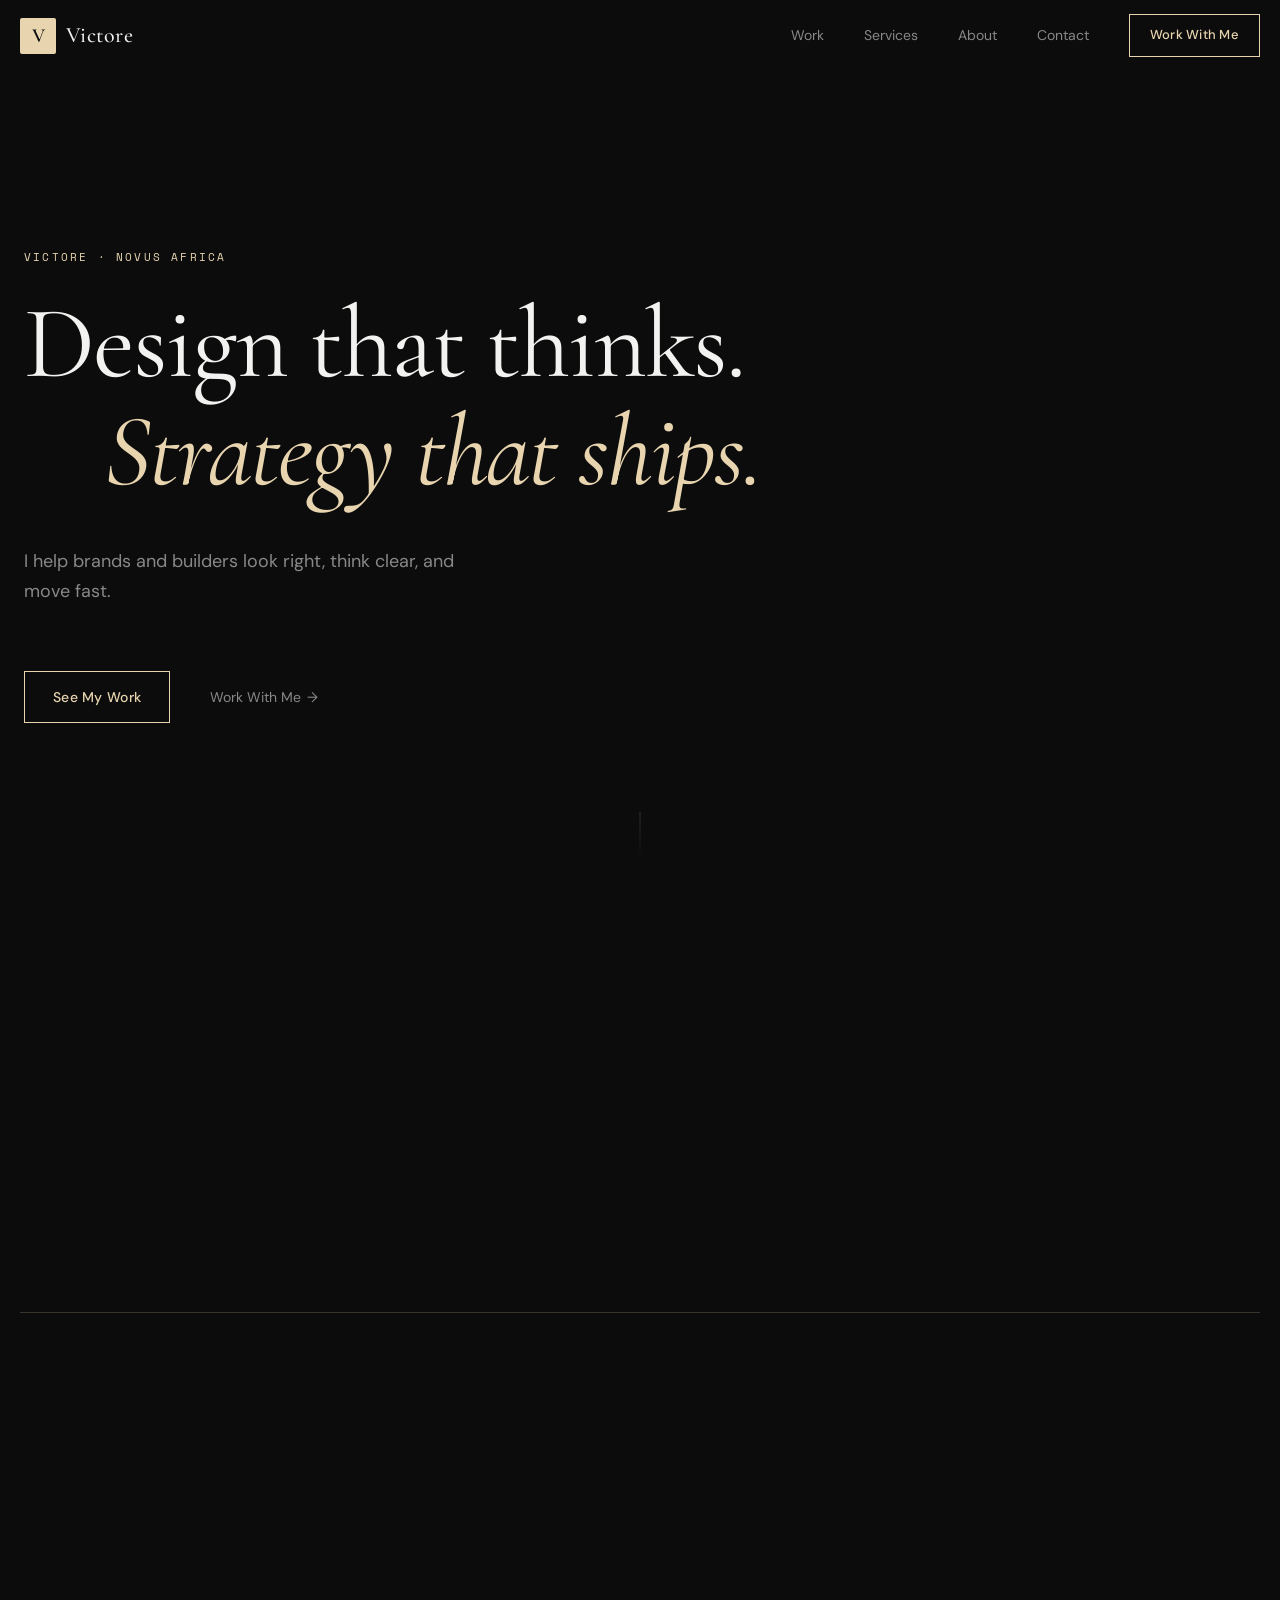
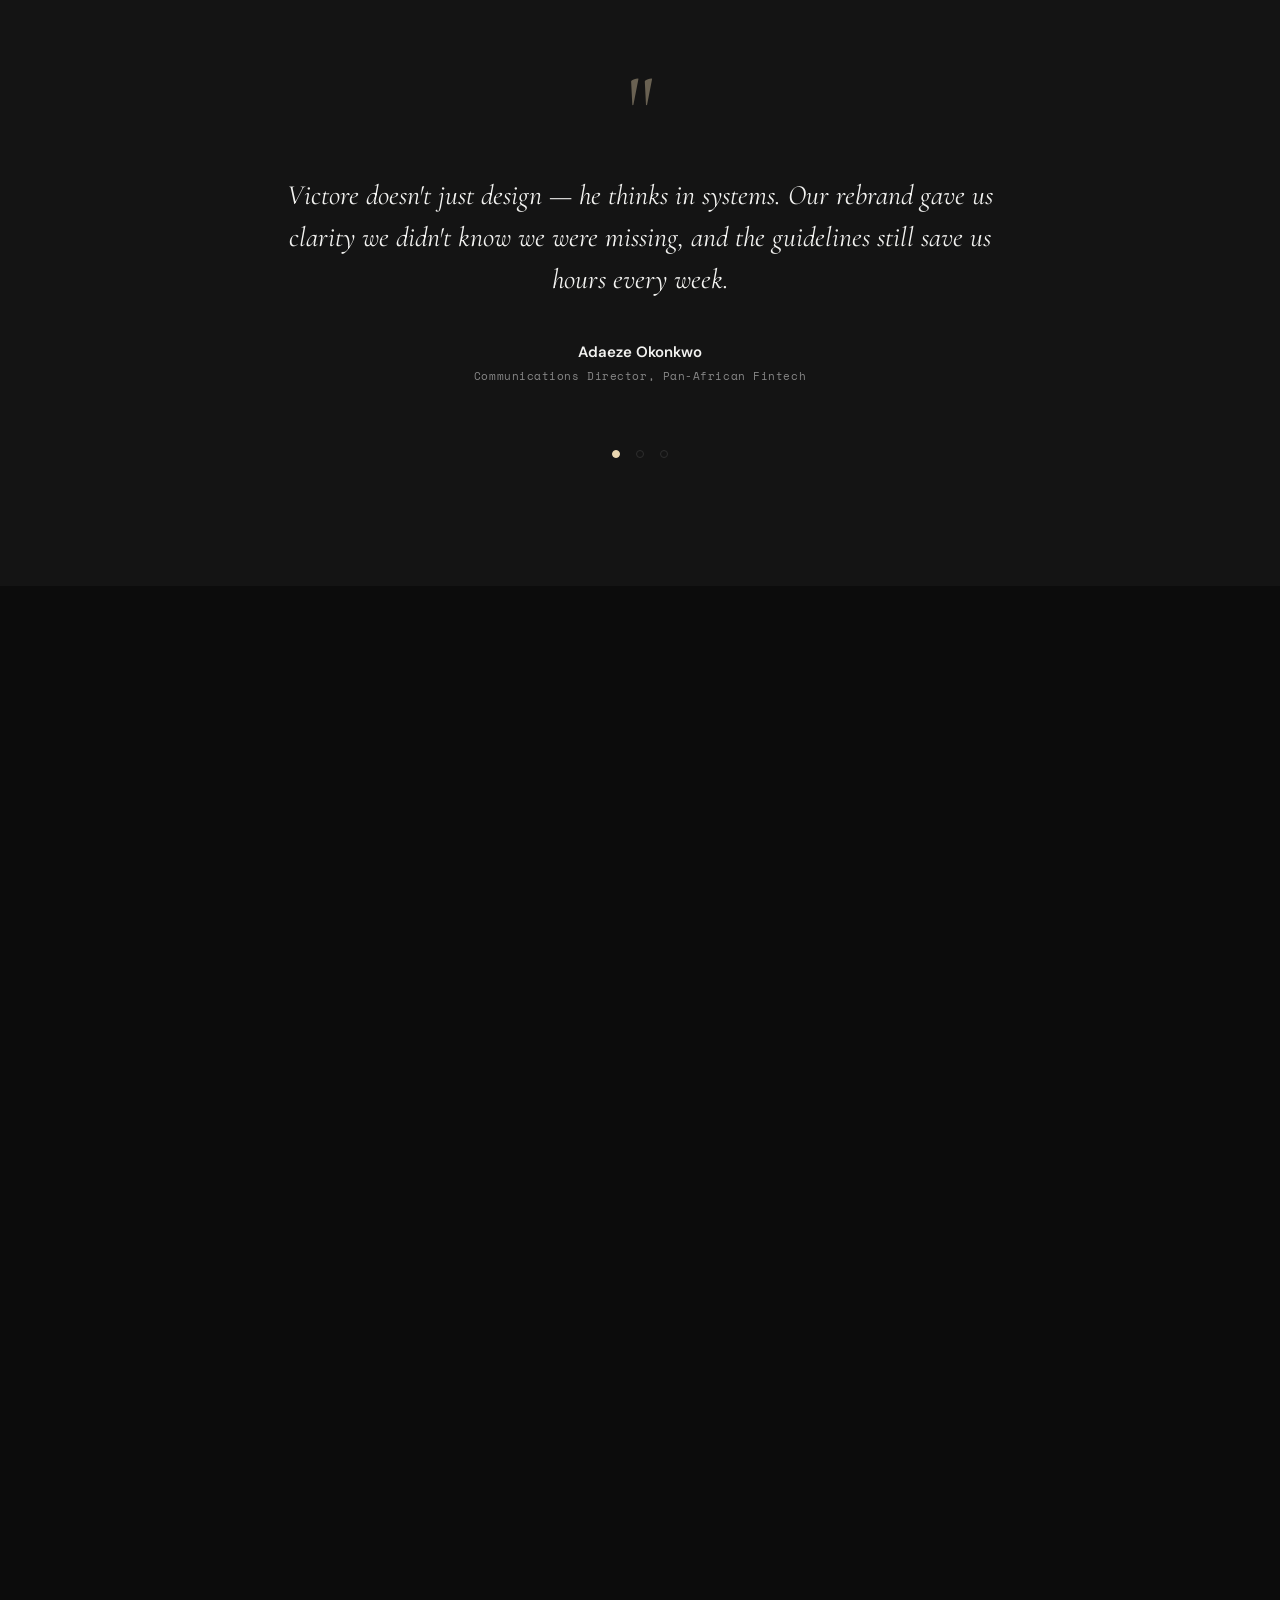
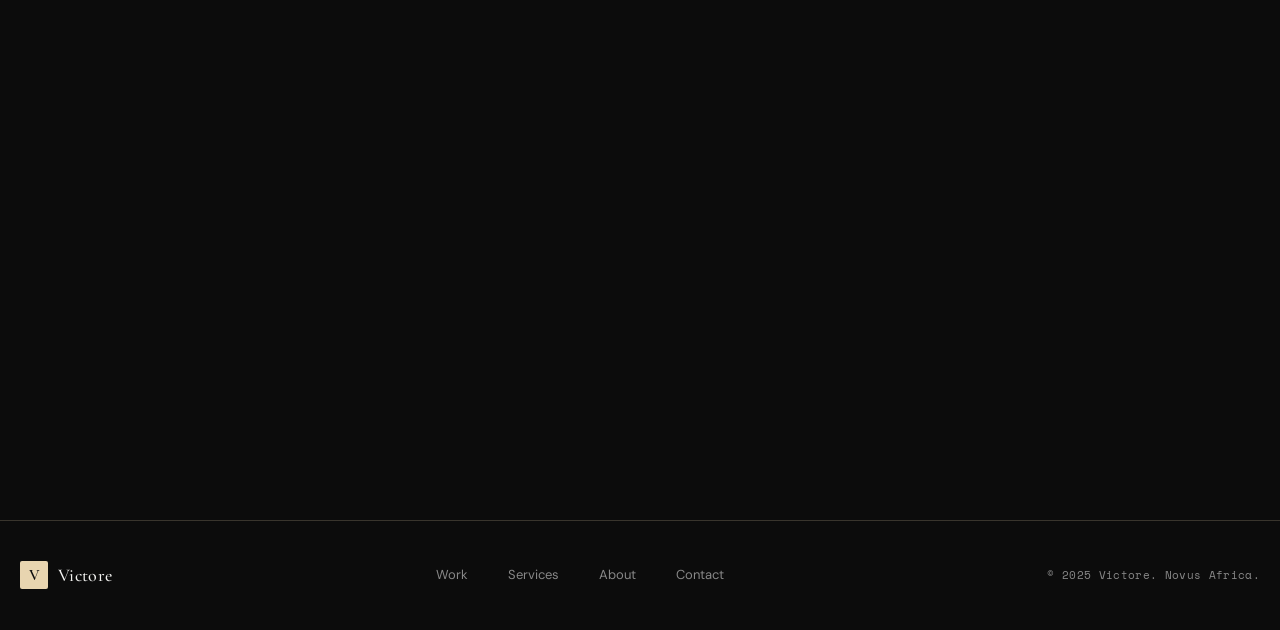
==== index.html @ de28cc41 "Add Victore personal brand website." ====
<!DOCTYPE html>
<html lang="en">
<head>
  <meta charset="UTF-8">
  <meta name="viewport" content="width=device-width, initial-scale=1.0">
  <title>Victore — Design that thinks. Strategy that ships.</title>
  <meta name="description" content="Victore is a Nigerian designer, builder, and founder. Brand identity, web design, content strategy, and business systems under Novus Africa.">
  <link rel="preconnect" href="https://fonts.googleapis.com">
  <link rel="preconnect" href="https://fonts.gstatic.com" crossorigin>
  <link href="https://fonts.googleapis.com/css2?family=Cormorant+Garamond:ital,wght@0,400;0,500;0,600;0,700;1,400;1,500&family=DM+Sans:ital,opsz,wght@0,9..40,400;0,9..40,500;0,9..40,600;1,9..40,400&family=Space+Mono:ital,wght@0,400;0,700;1,400&display=swap" rel="stylesheet">
  <link rel="stylesheet" href="css/styles.css">
</head>
<body>
  <a href="#main" class="skip-link">Skip to content</a>

  <header class="site-header" id="header">
    <div class="header-inner">
      <a href="#" class="logo" aria-label="Victore home">
        <span class="logo-mark">V</span>
        <span class="logo-text">Victore</span>
      </a>
      <button class="menu-toggle" id="menuToggle" aria-label="Toggle menu" aria-expanded="false">
        <span class="menu-bar"></span>
        <span class="menu-bar"></span>
      </button>
      <nav class="nav" id="nav">
        <a href="#work" class="nav-link">Work</a>
        <a href="#services" class="nav-link">Services</a>
        <a href="#about" class="nav-link">About</a>
        <a href="#contact" class="nav-link">Contact</a>
        <a href="#contact" class="btn btn--ghost btn--sm">Work With Me</a>
      </nav>
    </div>
  </header>

  <main id="main">
    <!-- Hero -->
    <section class="hero" id="hero" aria-label="Introduction">
      <div class="hero-spotlight" id="heroSpotlight" aria-hidden="true"></div>
      <div class="hero-inner">
        <p class="hero-label reveal" data-delay="0">Victore · Novus Africa</p>
        <h1 class="hero-headline reveal" data-delay="1">
          <span class="line">Design that thinks.</span>
          <span class="line line--offset">Strategy that ships.</span>
        </h1>
        <p class="hero-sub reveal" data-delay="2">I help brands and builders look right, think clear, and move fast.</p>
        <div class="hero-cta reveal" data-delay="3">
          <a href="#work" class="btn btn--ghost">See My Work</a>
          <a href="#contact" class="link-arrow">Work With Me <span aria-hidden="true">→</span></a>
        </div>
      </div>
      <div class="scroll-indicator" aria-hidden="true">
        <span class="scroll-line"></span>
      </div>
    </section>

    <!-- Identity Strip -->
    <section class="identity section" id="about" aria-labelledby="identity-heading">
      <div class="container">
        <p class="identity-copy reveal" id="identity-heading">
          I'm Victore — designer, builder, and founder. I work at the intersection of visual identity, systems thinking, and digital product. Based in Nigeria, building for the world.
        </p>
        <div class="stats reveal">
          <div class="stat">
            <span class="stat-value">4+</span>
            <span class="stat-label">Ventures Built</span>
          </div>
          <div class="stat">
            <span class="stat-value">10+</span>
            <span class="stat-label">Years in Design</span>
          </div>
          <div class="stat">
            <span class="stat-value">Pan-African</span>
            <span class="stat-label">+ Global Clients</span>
          </div>
        </div>
        <hr class="gold-rule">
      </div>
    </section>

    <!-- Services -->
    <section class="services section" id="services" aria-labelledby="services-heading">
      <div class="container">
        <div class="section-intro reveal">
          <span class="section-tag">What I Do</span>
          <h2 class="section-title" id="services-heading">Services</h2>
        </div>
      </div>
      <div class="services-list" role="list">
        <article class="service-row reveal" role="listitem">
          <div class="service-icon" aria-hidden="true">
            <svg viewBox="0 0 32 32" fill="none"><circle cx="16" cy="16" r="12" stroke="currentColor" stroke-width="1"/><path d="M10 16h12M16 10v12" stroke="currentColor" stroke-width="1"/></svg>
          </div>
          <div class="service-content">
            <h3 class="service-name">Brand Identity & Visual Systems</h3>
            <p class="service-desc">Logos, guidelines, and cohesive visual languages that scale across every touchpoint.</p>
          </div>
        </article>
        <article class="service-row reveal" role="listitem">
          <div class="service-icon" aria-hidden="true">
            <svg viewBox="0 0 32 32" fill="none"><rect x="6" y="8" width="20" height="16" rx="1" stroke="currentColor" stroke-width="1"/><path d="M6 12h20" stroke="currentColor" stroke-width="1"/></svg>
          </div>
          <div class="service-content">
            <h3 class="service-name">Web Design & Development</h3>
            <p class="service-desc">Fast, beautiful websites and digital products built to convert and perform.</p>
          </div>
        </article>
        <article class="service-row reveal" role="listitem">
          <div class="service-icon" aria-hidden="true">
            <svg viewBox="0 0 32 32" fill="none"><path d="M8 24V12l8-4 8 4v12" stroke="currentColor" stroke-width="1"/><path d="M12 20h8" stroke="currentColor" stroke-width="1"/></svg>
          </div>
          <div class="service-content">
            <h3 class="service-name">Content Strategy</h3>
            <p class="service-desc">Messaging frameworks and content systems that tell your story with clarity.</p>
          </div>
        </article>
        <article class="service-row reveal" role="listitem">
          <div class="service-icon" aria-hidden="true">
            <svg viewBox="0 0 32 32" fill="none"><rect x="8" y="8" width="6" height="6" stroke="currentColor" stroke-width="1"/><rect x="18" y="8" width="6" height="6" stroke="currentColor" stroke-width="1"/><rect x="8" y="18" width="6" height="6" stroke="currentColor" stroke-width="1"/><rect x="18" y="18" width="6" height="6" stroke="currentColor" stroke-width="1"/></svg>
          </div>
          <div class="service-content">
            <h3 class="service-name">Business Systems & Consulting</h3>
            <p class="service-desc">Operational clarity — workflows, tools, and structures that help teams move faster.</p>
          </div>
        </article>
        <article class="service-row reveal" role="listitem">
          <div class="service-icon" aria-hidden="true">
            <svg viewBox="0 0 32 32" fill="none"><path d="M6 26L16 6l10 20" stroke="currentColor" stroke-width="1"/><circle cx="16" cy="18" r="2" stroke="currentColor" stroke-width="1"/></svg>
          </div>
          <div class="service-content">
            <h3 class="service-name">Creative Direction</h3>
            <p class="service-desc">End-to-end vision for campaigns, launches, and brand moments that land.</p>
          </div>
        </article>
      </div>
    </section>

    <!-- Portfolio -->
    <section class="work section" id="work" aria-labelledby="work-heading">
      <div class="container">
        <div class="section-intro reveal">
          <span class="section-tag">Selected Work</span>
          <h2 class="section-title" id="work-heading">Projects</h2>
        </div>
        <div class="bento-grid">
          <article class="bento-item bento-item--wide reveal">
            <a href="#" class="bento-link">
              <div class="bento-visual bento-visual--fintech" aria-hidden="true"></div>
              <div class="bento-info">
                <span class="bento-tag">Branding</span>
                <h3 class="bento-name">Pan-African Fintech Identity</h3>
                <p class="bento-desc">Full brand system for a trust-first fintech launch across West Africa.</p>
              </div>
            </a>
          </article>
          <article class="bento-item reveal">
            <a href="#" class="bento-link">
              <div class="bento-visual bento-visual--saas" aria-hidden="true"></div>
              <div class="bento-info">
                <span class="bento-tag">Branding</span>
                <h3 class="bento-name">SaaS Startup Identity</h3>
                <p class="bento-desc">Memorable B2B brand used through fundraise and product launch.</p>
              </div>
            </a>
          </article>
          <article class="bento-item reveal">
            <a href="#" class="bento-link">
              <div class="bento-visual bento-visual--corp" aria-hidden="true"></div>
              <div class="bento-info">
                <span class="bento-tag">Web</span>
                <h3 class="bento-name">Corporate Services Site</h3>
                <p class="bento-desc">Lead-generating website with 3× form submissions post-launch.</p>
              </div>
            </a>
          </article>
          <article class="bento-item bento-item--tall reveal">
            <a href="#" class="bento-link">
              <div class="bento-visual bento-visual--church" aria-hidden="true"></div>
              <div class="bento-info">
                <span class="bento-tag">Branding + Web</span>
                <h3 class="bento-name">Megachurch Rebrand</h3>
                <p class="bento-desc">Complete rebrand, guidelines, and digital presence for a 10,000+ congregation.</p>
              </div>
            </a>
          </article>
          <article class="bento-item bento-item--wide reveal">
            <a href="#" class="bento-link">
              <div class="bento-visual bento-visual--ecom" aria-hidden="true"></div>
              <div class="bento-info">
                <span class="bento-tag">E-commerce</span>
                <h3 class="bento-name">Trybez Marketplace</h3>
                <p class="bento-desc">Brand, UX, and storefront design for a Pan-African fashion platform.</p>
              </div>
            </a>
          </article>
          <article class="bento-item reveal">
            <a href="#" class="bento-link">
              <div class="bento-visual bento-visual--media" aria-hidden="true"></div>
              <div class="bento-info">
                <span class="bento-tag">Creative Direction</span>
                <h3 class="bento-name">Design Circle</h3>
                <p class="bento-desc">Visual identity and content system for Africa's design community.</p>
              </div>
            </a>
          </article>
        </div>
        <div class="work-cta reveal">
          <a href="#" class="link-arrow">View All Work <span aria-hidden="true">→</span></a>
        </div>
      </div>
    </section>

    <!-- Process -->
    <section class="process section" id="process" aria-labelledby="process-heading">
      <div class="container">
        <div class="section-intro reveal">
          <span class="section-tag">How I Work</span>
          <h2 class="section-title" id="process-heading">Process</h2>
        </div>
        <div class="timeline" role="list">
          <div class="timeline-track" aria-hidden="true">
            <svg class="timeline-svg" viewBox="0 0 800 4" preserveAspectRatio="none">
              <line class="timeline-line-bg" x1="0" y1="2" x2="800" y2="2"/>
              <line class="timeline-line-draw" x1="0" y1="2" x2="800" y2="2"/>
            </svg>
          </div>
          <article class="timeline-step reveal" role="listitem">
            <span class="timeline-label">Discover</span>
            <p class="timeline-text">Deep listening. Understanding your goals, audience, and constraints before anything else.</p>
          </article>
          <article class="timeline-step reveal" role="listitem">
            <span class="timeline-label">Define</span>
            <p class="timeline-text">Strategy and structure. Clear direction, messaging, and a roadmap everyone aligns on.</p>
          </article>
          <article class="timeline-step reveal" role="listitem">
            <span class="timeline-label">Design</span>
            <p class="timeline-text">Visual and experiential craft. Iterative, intentional, always in service of the strategy.</p>
          </article>
          <article class="timeline-step reveal" role="listitem">
            <span class="timeline-label">Deliver</span>
            <p class="timeline-text">Launch-ready assets, systems, and handoff. Built to scale, not just to look good.</p>
          </article>
        </div>
      </div>
    </section>

    <!-- Testimonials -->
    <section class="testimonials section" id="testimonials" aria-labelledby="testimonials-heading">
      <div class="container">
        <h2 class="visually-hidden" id="testimonials-heading">Client Testimonials</h2>
        <div class="testimonial-carousel" id="testimonialCarousel">
          <span class="quote-mark" aria-hidden="true">"</span>
          <div class="testimonial-slides">
            <blockquote class="testimonial-slide active" data-index="0">
              <p>Victore doesn't just design — he thinks in systems. Our rebrand gave us clarity we didn't know we were missing, and the guidelines still save us hours every week.</p>
              <footer>
                <cite class="client-name">Adaeze Okonkwo</cite>
                <span class="client-role">Communications Director, Pan-African Fintech</span>
              </footer>
            </blockquote>
            <blockquote class="testimonial-slide" data-index="1">
              <p>Working with Victore felt like having a co-founder in the room. He understood our product, our market, and delivered a site that actually converts.</p>
              <footer>
                <cite class="client-name">James Mwangi</cite>
                <span class="client-role">Founder, B2B SaaS Startup</span>
              </footer>
            </blockquote>
            <blockquote class="testimonial-slide" data-index="2">
              <p>Premium taste, fast turnaround, and zero ego. Victore is the kind of creative partner you keep on speed dial.</p>
              <footer>
                <cite class="client-name">Sarah Adeyemi</cite>
                <span class="client-role">CEO, Professional Services Firm</span>
              </footer>
            </blockquote>
          </div>
          <div class="testimonial-dots" role="tablist" aria-label="Testimonial navigation">
            <button class="dot active" role="tab" aria-selected="true" aria-label="Testimonial 1" data-index="0"></button>
            <button class="dot" role="tab" aria-selected="false" aria-label="Testimonial 2" data-index="1"></button>
            <button class="dot" role="tab" aria-selected="false" aria-label="Testimonial 3" data-index="2"></button>
          </div>
        </div>
      </div>
    </section>

    <!-- Ventures -->
    <section class="ventures section" id="ventures" aria-labelledby="ventures-heading">
      <div class="container">
        <div class="section-intro reveal">
          <span class="section-tag">Novus Africa</span>
          <h2 class="section-title" id="ventures-heading">Beyond client work, I build.</h2>
        </div>
        <div class="venture-grid">
          <article class="venture-card reveal">
            <div class="venture-header">
              <h3 class="venture-name">Stack Sixth</h3>
              <span class="venture-badge venture-badge--live">Live</span>
            </div>
            <p class="venture-desc">Tech education and community for the next generation of African builders.</p>
          </article>
          <article class="venture-card reveal">
            <div class="venture-header">
              <h3 class="venture-name">Design Circle</h3>
              <span class="venture-badge venture-badge--live">Live</span>
            </div>
            <p class="venture-desc">Africa's design community — events, resources, and creative collaboration.</p>
          </article>
          <article class="venture-card reveal">
            <div class="venture-header">
              <h3 class="venture-name">Trybez</h3>
              <span class="venture-badge venture-badge--dev">In Development</span>
            </div>
            <p class="venture-desc">Pan-African fashion marketplace connecting designers with global buyers.</p>
          </article>
          <article class="venture-card reveal">
            <div class="venture-header">
              <h3 class="venture-name">Stitches by Isi</h3>
              <span class="venture-badge venture-badge--soon">Coming Soon</span>
            </div>
            <p class="venture-desc">Premium bespoke fashion brand celebrating African craftsmanship.</p>
          </article>
        </div>
      </div>
    </section>

    <!-- CTA / Contact -->
    <section class="cta section" id="contact" aria-labelledby="cta-heading">
      <div class="container">
        <h2 class="cta-headline reveal" id="cta-heading">Let's Build Something<br>Worth Remembering.</h2>
        <p class="cta-sub reveal">Whether you need a brand, a website, a strategy, or all three — I'd love to hear what you're working on.</p>
        <form class="contact-form reveal" id="contactForm" action="mailto:info@novusafricang.com" method="post" enctype="text/plain">
          <div class="form-row">
            <label for="name" class="visually-hidden">Your name</label>
            <input type="text" id="name" name="name" placeholder="Your name" required autocomplete="name">
            <label for="email" class="visually-hidden">Your email</label>
            <input type="email" id="email" name="email" placeholder="Your email" required autocomplete="email">
          </div>
          <label for="message" class="visually-hidden">Your message</label>
          <textarea id="message" name="message" rows="4" placeholder="Tell me about your project..." required></textarea>
          <button type="submit" class="btn btn--primary btn--shimmer">Start a Conversation <span aria-hidden="true">→</span></button>
        </form>
        <p class="cta-email reveal">
          Or email directly: <a href="mailto:info@novusafricang.com">info@novusafricang.com</a>
        </p>
        <div class="social-links reveal">
          <a href="https://instagram.com/realvictore" target="_blank" rel="noopener noreferrer" class="social-link">Instagram @realvictore</a>
        </div>
      </div>
    </section>
  </main>

  <footer class="site-footer">
    <div class="footer-inner">
      <a href="#" class="logo logo--footer" aria-label="Victore home">
        <span class="logo-mark">V</span>
        <span class="logo-text">Victore</span>
      </a>
      <nav class="footer-nav" aria-label="Footer">
        <a href="#work">Work</a>
        <a href="#services">Services</a>
        <a href="#about">About</a>
        <a href="#contact">Contact</a>
      </nav>
      <p class="footer-copy">© 2025 Victore. Novus Africa.</p>
    </div>
  </footer>

  <script src="js/main.js"></script>
</body>
</html>
---- css/styles.css ----
/* ==========================================================================
   Victore — Personal Brand Site
   Simplicity. Structure. Strategy.
   ========================================================================== */

:root {
  --bg: #0C0C0C;
  --surface: #141414;
  --surface-hover: #1A1A1A;
  --accent: #E8D5B0;
  --accent-muted: rgba(232, 213, 176, 0.2);
  --border: #2E2E2E;
  --text: #F2F2F0;
  --text-muted: #888888;

  --font-display: "Cormorant Garamond", Georgia, serif;
  --font-body: "DM Sans", system-ui, sans-serif;
  --font-mono: "Space Mono", ui-monospace, monospace;

  --space-xs: 0.5rem;
  --space-sm: 1rem;
  --space-md: 1.5rem;
  --space-lg: 2.5rem;
  --space-xl: 4rem;
  --space-2xl: 6rem;
  --space-3xl: 8rem;

  --container: min(1280px, calc(100% - 2.5rem));
  --header-h: 72px;
  --ease: cubic-bezier(0.25, 0.46, 0.45, 0.94);
  --ease-out: cubic-bezier(0.16, 1, 0.3, 1);
}

*, *::before, *::after {
  box-sizing: border-box;
  margin: 0;
  padding: 0;
}

html {
  scroll-behavior: smooth;
  -webkit-font-smoothing: antialiased;
  -moz-osx-font-smoothing: grayscale;
}

body {
  font-family: var(--font-body);
  font-size: 1rem;
  line-height: 1.6;
  color: var(--text);
  background: var(--bg);
  overflow-x: hidden;
}

img, svg {
  display: block;
  max-width: 100%;
}

a {
  color: inherit;
  text-decoration: none;
}

button, input, textarea {
  font: inherit;
  color: inherit;
  border: none;
  background: none;
}

.visually-hidden {
  position: absolute;
  width: 1px;
  height: 1px;
  padding: 0;
  margin: -1px;
  overflow: hidden;
  clip: rect(0, 0, 0, 0);
  white-space: nowrap;
  border: 0;
}

.skip-link {
  position: absolute;
  top: -100%;
  left: var(--space-sm);
  z-index: 9999;
  padding: var(--space-xs) var(--space-sm);
  background: var(--accent);
  color: var(--bg);
  font-family: var(--font-mono);
  font-size: 0.75rem;
}

.skip-link:focus {
  top: var(--space-sm);
}

.container {
  width: var(--container);
  margin-inline: auto;
}

.section {
  padding-block: var(--space-2xl);
}

.gold-rule {
  border: none;
  height: 1px;
  background: var(--accent-muted);
  margin-top: var(--space-xl);
}

.section-tag {
  display: block;
  font-family: var(--font-mono);
  font-size: 0.6875rem;
  letter-spacing: 0.15em;
  text-transform: uppercase;
  color: var(--accent);
  margin-bottom: var(--space-sm);
}

.section-title {
  font-family: var(--font-display);
  font-size: clamp(2.5rem, 5vw, 3.75rem);
  font-weight: 400;
  letter-spacing: -0.02em;
  line-height: 1.1;
}

.section-intro {
  margin-bottom: var(--space-xl);
}

/* ==========================================================================
   Header
   ========================================================================== */

.site-header {
  position: fixed;
  top: 0;
  left: 0;
  right: 0;
  z-index: 100;
  height: var(--header-h);
  transition: background 0.4s var(--ease), border-color 0.4s var(--ease);
  border-bottom: 1px solid transparent;
}

.site-header.scrolled {
  background: rgba(12, 12, 12, 0.92);
  backdrop-filter: blur(12px);
  -webkit-backdrop-filter: blur(12px);
  border-bottom-color: var(--border);
}

.header-inner {
  display: flex;
  align-items: center;
  justify-content: space-between;
  height: 100%;
  width: var(--container);
  margin-inline: auto;
}

.logo {
  display: flex;
  align-items: center;
  gap: 0.625rem;
}

.logo-mark {
  display: flex;
  align-items: center;
  justify-content: center;
  width: 36px;
  height: 36px;
  font-family: var(--font-display);
  font-size: 1.25rem;
  font-weight: 600;
  color: var(--bg);
  background: var(--accent);
  border-radius: 2px;
}

.logo-text {
  font-family: var(--font-display);
  font-size: 1.375rem;
  font-weight: 500;
  letter-spacing: 0.02em;
}

.nav {
  display: flex;
  align-items: center;
  gap: var(--space-lg);
}

.nav-link {
  position: relative;
  font-size: 0.875rem;
  color: var(--text-muted);
  transition: color 0.3s var(--ease);
}

.nav-link::after {
  content: "";
  position: absolute;
  left: 0;
  bottom: -4px;
  width: 100%;
  height: 1px;
  background: var(--accent);
  transform: scaleX(0);
  transform-origin: left;
  transition: transform 0.35s var(--ease-out);
}

.nav-link:hover,
.nav-link:focus-visible {
  color: var(--text);
}

.nav-link:hover::after,
.nav-link:focus-visible::after {
  transform: scaleX(1);
}

.menu-toggle {
  display: none;
  flex-direction: column;
  justify-content: center;
  gap: 6px;
  width: 32px;
  height: 32px;
  cursor: pointer;
}

.menu-bar {
  display: block;
  width: 100%;
  height: 1px;
  background: var(--text);
  transition: transform 0.3s var(--ease), opacity 0.3s var(--ease);
}

.menu-toggle[aria-expanded="true"] .menu-bar:first-child {
  transform: translateY(3.5px) rotate(45deg);
}

.menu-toggle[aria-expanded="true"] .menu-bar:last-child {
  transform: translateY(-3.5px) rotate(-45deg);
}

/* Buttons */
.btn {
  display: inline-flex;
  align-items: center;
  gap: 0.5rem;
  padding: 0.875rem 1.75rem;
  font-size: 0.875rem;
  font-weight: 500;
  letter-spacing: 0.02em;
  cursor: pointer;
  transition: color 0.3s var(--ease), border-color 0.3s var(--ease), background 0.3s var(--ease);
}

.btn--sm {
  padding: 0.625rem 1.25rem;
  font-size: 0.8125rem;
}

.btn--ghost {
  border: 1px solid var(--accent);
  color: var(--accent);
  background: transparent;
}

.btn--ghost:hover,
.btn--ghost:focus-visible {
  background: rgba(232, 213, 176, 0.08);
}

.btn--primary {
  border: 1px solid var(--accent);
  background: var(--accent);
  color: var(--bg);
}

.btn--primary:hover,
.btn--primary:focus-visible {
  background: transparent;
  color: var(--accent);
}

.btn--shimmer {
  position: relative;
  overflow: hidden;
}

.btn--shimmer::before {
  content: "";
  position: absolute;
  top: 0;
  left: -100%;
  width: 60%;
  height: 100%;
  background: linear-gradient(90deg, transparent, rgba(255, 255, 255, 0.25), transparent);
  transition: left 0.6s var(--ease);
}

.btn--shimmer:hover::before {
  left: 120%;
}

.link-arrow {
  display: inline-flex;
  align-items: center;
  gap: 0.375rem;
  font-size: 0.875rem;
  color: var(--text-muted);
  transition: color 0.3s var(--ease), gap 0.3s var(--ease);
}

.link-arrow:hover,
.link-arrow:focus-visible {
  color: var(--accent);
  gap: 0.625rem;
}

/* ==========================================================================
   Hero
   ========================================================================== */

.hero {
  position: relative;
  min-height: 100vh;
  min-height: 100dvh;
  display: flex;
  flex-direction: column;
  justify-content: center;
  padding: calc(var(--header-h) + var(--space-xl)) var(--space-md) var(--space-xl);
  overflow: hidden;
}

.hero-spotlight {
  position: absolute;
  inset: 0;
  pointer-events: none;
  opacity: 0;
  transition: opacity 0.6s var(--ease);
  background: radial-gradient(
    600px circle at var(--mouse-x, 50%) var(--mouse-y, 50%),
    rgba(232, 213, 176, 0.12),
    transparent 40%
  );
}

.hero-spotlight.active {
  opacity: 1;
}

.hero-inner {
  position: relative;
  z-index: 1;
  max-width: 900px;
}

.hero-label {
  font-family: var(--font-mono);
  font-size: 0.6875rem;
  letter-spacing: 0.2em;
  text-transform: uppercase;
  color: var(--accent);
  margin-bottom: var(--space-md);
}

.hero-headline {
  font-family: var(--font-display);
  font-weight: 400;
  line-height: 1.05;
  margin-bottom: var(--space-lg);
}

.hero-headline .line {
  display: block;
  font-size: clamp(3rem, 8vw, 6.5rem);
  letter-spacing: -0.02em;
}

.hero-headline .line--offset {
  margin-left: clamp(1rem, 8vw, 5rem);
  font-style: italic;
  color: var(--accent);
}

.hero-sub {
  max-width: 480px;
  font-size: clamp(1rem, 2vw, 1.125rem);
  color: var(--text-muted);
  margin-bottom: var(--space-xl);
  line-height: 1.7;
}

.hero-cta {
  display: flex;
  flex-wrap: wrap;
  align-items: center;
  gap: var(--space-md) var(--space-lg);
}

.scroll-indicator {
  position: absolute;
  bottom: var(--space-lg);
  left: 50%;
  transform: translateX(-50%);
  z-index: 1;
}

.scroll-line {
  display: block;
  width: 1px;
  height: 48px;
  background: linear-gradient(to bottom, var(--accent-muted), transparent);
  animation: scrollPulse 2s var(--ease) infinite;
}

@keyframes scrollPulse {
  0%, 100% { opacity: 0.4; transform: scaleY(0.6); transform-origin: top; }
  50% { opacity: 1; transform: scaleY(1); transform-origin: top; }
}

/* Hero reveal animation */
.reveal {
  opacity: 0;
  transform: translateY(24px);
}

.reveal.visible {
  animation: fadeUp 0.7s var(--ease-out) forwards;
}

.reveal[data-delay="1"].visible { animation-delay: 0.1s; }
.reveal[data-delay="2"].visible { animation-delay: 0.2s; }
.reveal[data-delay="3"].visible { animation-delay: 0.35s; }

@keyframes fadeUp {
  to {
    opacity: 1;
    transform: translateY(0);
  }
}

/* Scroll reveal (non-hero) */
.section .reveal:not(.hero-inner .reveal) {
  opacity: 0;
  transform: translateY(32px);
  transition: opacity 0.7s var(--ease-out), transform 0.7s var(--ease-out);
}

.section .reveal.in-view {
  opacity: 1;
  transform: translateY(0);
}

/* ==========================================================================
   Identity
   ========================================================================== */

.identity-copy {
  font-family: var(--font-display);
  font-size: clamp(1.375rem, 3vw, 2rem);
  line-height: 1.5;
  max-width: 780px;
  letter-spacing: -0.01em;
}

.stats {
  display: flex;
  flex-wrap: wrap;
  gap: var(--space-lg) var(--space-xl);
  margin-top: var(--space-xl);
}

.stat {
  display: flex;
  flex-direction: column;
  gap: 0.25rem;
}

.stat-value {
  font-family: var(--font-mono);
  font-size: 0.875rem;
  color: var(--accent);
  letter-spacing: 0.05em;
}

.stat-label {
  font-family: var(--font-mono);
  font-size: 0.6875rem;
  color: var(--text-muted);
  letter-spacing: 0.1em;
  text-transform: uppercase;
}

/* ==========================================================================
   Services
   ========================================================================== */

.services-list {
  display: flex;
  flex-direction: column;
}

@media (max-width: 767px) {
  .services-list {
    flex-direction: row;
    overflow-x: auto;
    scroll-snap-type: x mandatory;
    -webkit-overflow-scrolling: touch;
    scrollbar-width: none;
    padding-inline: max(1.25rem, calc((100% - 1280px) / 2 + 1.25rem));
    gap: var(--space-sm);
    padding-bottom: var(--space-sm);
  }

  .services-list::-webkit-scrollbar {
    display: none;
  }

  .service-row {
    flex: 0 0 min(85vw, 340px);
    scroll-snap-align: start;
    border: 1px solid var(--border);
    border-radius: 2px;
  }
}

.service-row {
  position: relative;
  display: flex;
  align-items: flex-start;
  gap: var(--space-md);
  padding: var(--space-lg) max(1.25rem, calc((100% - 1280px) / 2 + 1.25rem));
  border-bottom: 1px solid var(--border);
  transition: background 0.35s var(--ease);
  cursor: default;
}

.service-row::before {
  content: "";
  position: absolute;
  left: 0;
  top: 0;
  bottom: 0;
  width: 3px;
  background: var(--accent);
  transform: scaleY(0);
  transform-origin: top;
  transition: transform 0.35s var(--ease-out);
}

.service-row:hover {
  background: var(--surface-hover);
}

.service-row:hover::before {
  transform: scaleY(1);
}

.service-icon {
  flex-shrink: 0;
  width: 32px;
  height: 32px;
  color: var(--accent);
  opacity: 0.7;
  transition: opacity 0.3s var(--ease);
}

.service-row:hover .service-icon {
  opacity: 1;
}

.service-name {
  font-family: var(--font-display);
  font-size: clamp(1.5rem, 3vw, 2.25rem);
  font-weight: 500;
  line-height: 1.2;
  margin-bottom: 0.375rem;
}

.service-desc {
  font-size: 0.9375rem;
  color: var(--text-muted);
  max-width: 560px;
}

/* ==========================================================================
   Portfolio — Bento Grid
   ========================================================================== */

.bento-grid {
  display: grid;
  grid-template-columns: repeat(3, 1fr);
  grid-auto-rows: minmax(280px, auto);
  gap: var(--space-sm);
}

.bento-item {
  position: relative;
  background: var(--surface);
  border-radius: 2px;
  overflow: hidden;
  min-height: 280px;
}

.bento-item--wide {
  grid-column: span 2;
}

.bento-item--tall {
  grid-row: span 2;
}

.bento-link {
  display: flex;
  flex-direction: column;
  height: 100%;
}

.bento-visual {
  flex: 1;
  min-height: 180px;
  transition: transform 0.6s var(--ease-out);
  background-size: cover;
  background-position: center;
}

.bento-link:hover .bento-visual,
.bento-link:focus-visible .bento-visual {
  transform: scale(1.03);
}

.bento-visual--fintech {
  background: linear-gradient(135deg, #1a1520 0%, #2d2438 50%, rgba(232, 213, 176, 0.15) 100%);
}

.bento-visual--saas {
  background: linear-gradient(160deg, #0f1419 0%, #1e2a3a 60%, rgba(232, 213, 176, 0.1) 100%);
}

.bento-visual--corp {
  background: linear-gradient(180deg, #141414 0%, #1c1c1c 40%, rgba(232, 213, 176, 0.08) 100%);
}

.bento-visual--church {
  background: linear-gradient(145deg, #18120f 0%, #2a1f18 50%, rgba(232, 213, 176, 0.12) 100%);
}

.bento-visual--ecom {
  background: linear-gradient(120deg, #1a1018 0%, #251a28 50%, rgba(232, 213, 176, 0.18) 100%);
}

.bento-visual--media {
  background: linear-gradient(200deg, #101418 0%, #1a2228 70%, rgba(232, 213, 176, 0.1) 100%);
}

.bento-info {
  padding: var(--space-md);
  position: relative;
}

.bento-tag {
  font-family: var(--font-mono);
  font-size: 0.625rem;
  letter-spacing: 0.12em;
  text-transform: uppercase;
  color: var(--accent);
}

.bento-name {
  font-family: var(--font-display);
  font-size: 1.375rem;
  font-weight: 500;
  margin-top: 0.375rem;
  line-height: 1.2;
}

.bento-desc {
  font-size: 0.8125rem;
  color: var(--text-muted);
  margin-top: 0.5rem;
  max-height: 0;
  opacity: 0;
  overflow: hidden;
  transform: translateY(8px);
  transition: max-height 0.4s var(--ease-out), opacity 0.4s var(--ease-out), transform 0.4s var(--ease-out);
}

.bento-link:hover .bento-desc,
.bento-link:focus-visible .bento-desc {
  max-height: 80px;
  opacity: 1;
  transform: translateY(0);
}

.work-cta {
  margin-top: var(--space-xl);
  text-align: center;
}

/* ==========================================================================
   Process — Timeline
   ========================================================================== */

.timeline {
  position: relative;
  display: grid;
  grid-template-columns: repeat(4, 1fr);
  gap: var(--space-md);
  padding-top: var(--space-lg);
}

.timeline-track {
  position: absolute;
  top: 0;
  left: 0;
  right: 0;
  height: 4px;
}

.timeline-svg {
  width: 100%;
  height: 4px;
}

.timeline-line-bg {
  stroke: var(--border);
  stroke-width: 1;
}

.timeline-line-draw {
  stroke: var(--accent);
  stroke-width: 1;
  stroke-dasharray: 800;
  stroke-dashoffset: 800;
  transition: stroke-dashoffset 1.2s var(--ease-out);
}

.timeline.in-view .timeline-line-draw {
  stroke-dashoffset: 0;
}

.timeline-label {
  display: block;
  font-family: var(--font-display);
  font-size: 1.5rem;
  font-weight: 500;
  color: var(--accent);
  margin-bottom: var(--space-sm);
}

.timeline-text {
  font-size: 0.875rem;
  color: var(--text-muted);
  line-height: 1.65;
  max-width: 220px;
}

/* ==========================================================================
   Testimonials
   ========================================================================== */

.testimonials {
  background: var(--surface);
  padding-block: var(--space-3xl);
}

.testimonial-carousel {
  position: relative;
  max-width: 720px;
  margin-inline: auto;
  text-align: center;
}

.quote-mark {
  display: block;
  font-family: var(--font-display);
  font-size: 6rem;
  line-height: 0.5;
  color: var(--accent);
  opacity: 0.4;
  margin-bottom: var(--space-lg);
}

.testimonial-slides {
  position: relative;
  min-height: 200px;
}

.testimonial-slide {
  position: absolute;
  inset: 0;
  opacity: 0;
  transform: translateY(12px);
  transition: opacity 0.5s var(--ease), transform 0.5s var(--ease);
  pointer-events: none;
}

.testimonial-slide.active {
  position: relative;
  opacity: 1;
  transform: translateY(0);
  pointer-events: auto;
}

.testimonial-slide p {
  font-family: var(--font-display);
  font-size: clamp(1.25rem, 3vw, 1.75rem);
  line-height: 1.5;
  font-style: italic;
  margin-bottom: var(--space-lg);
}

.client-name {
  display: block;
  font-family: var(--font-body);
  font-size: 0.9375rem;
  font-style: normal;
  font-weight: 600;
}

.client-role {
  display: block;
  font-family: var(--font-mono);
  font-size: 0.6875rem;
  color: var(--text-muted);
  letter-spacing: 0.05em;
  margin-top: 0.25rem;
}

.testimonial-dots {
  display: flex;
  justify-content: center;
  gap: var(--space-sm);
  margin-top: var(--space-xl);
}

.dot {
  width: 8px;
  height: 8px;
  border-radius: 50%;
  border: 1px solid var(--border);
  cursor: pointer;
  transition: background 0.3s var(--ease), border-color 0.3s var(--ease);
}

.dot.active,
.dot:hover {
  background: var(--accent);
  border-color: var(--accent);
}

/* ==========================================================================
   Ventures
   ========================================================================== */

.venture-grid {
  display: grid;
  grid-template-columns: repeat(2, 1fr);
  gap: var(--space-sm);
}

.venture-card {
  padding: var(--space-md) var(--space-lg);
  background: var(--surface);
  border: 1px solid var(--border);
  border-radius: 2px;
  transition: border-color 0.3s var(--ease);
}

.venture-card:hover {
  border-color: var(--accent-muted);
}

.venture-header {
  display: flex;
  align-items: center;
  justify-content: space-between;
  gap: var(--space-sm);
  margin-bottom: 0.5rem;
}

.venture-name {
  font-family: var(--font-display);
  font-size: 1.25rem;
  font-weight: 500;
}

.venture-badge {
  font-family: var(--font-mono);
  font-size: 0.5625rem;
  letter-spacing: 0.1em;
  text-transform: uppercase;
  padding: 0.25rem 0.5rem;
  border: 1px solid var(--border);
  border-radius: 2px;
  flex-shrink: 0;
}

.venture-badge--live {
  color: var(--accent);
  border-color: var(--accent-muted);
}

.venture-badge--dev {
  color: var(--text-muted);
}

.venture-badge--soon {
  color: var(--text-muted);
  opacity: 0.7;
}

.venture-desc {
  font-size: 0.875rem;
  color: var(--text-muted);
  line-height: 1.6;
}

/* ==========================================================================
   CTA / Contact
   ========================================================================== */

.cta {
  min-height: 80vh;
  display: flex;
  align-items: center;
  padding-block: var(--space-3xl);
}

.cta-headline {
  font-family: var(--font-display);
  font-size: clamp(2.5rem, 6vw, 4.5rem);
  font-weight: 400;
  line-height: 1.1;
  letter-spacing: -0.02em;
  margin-bottom: var(--space-md);
}

.cta-sub {
  font-size: 1.0625rem;
  color: var(--text-muted);
  max-width: 520px;
  margin-bottom: var(--space-xl);
  line-height: 1.7;
}

.contact-form {
  max-width: 560px;
  display: flex;
  flex-direction: column;
  gap: var(--space-sm);
  margin-bottom: var(--space-lg);
}

.form-row {
  display: grid;
  grid-template-columns: 1fr 1fr;
  gap: var(--space-sm);
}

.contact-form input,
.contact-form textarea {
  width: 100%;
  padding: 0.875rem 1rem;
  background: var(--surface);
  border: 1px solid var(--border);
  border-radius: 2px;
  color: var(--text);
  transition: border-color 0.3s var(--ease);
}

.contact-form input::placeholder,
.contact-form textarea::placeholder {
  color: var(--text-muted);
}

.contact-form input:focus,
.contact-form textarea:focus {
  outline: none;
  border-color: var(--accent-muted);
}

.contact-form textarea {
  resize: vertical;
  min-height: 120px;
}

.cta-email {
  font-size: 0.875rem;
  color: var(--text-muted);
  margin-bottom: var(--space-md);
}

.cta-email a {
  color: var(--accent);
  transition: opacity 0.3s var(--ease);
}

.cta-email a:hover {
  opacity: 0.8;
}

.social-links {
  display: flex;
  gap: var(--space-md);
}

.social-link {
  font-family: var(--font-mono);
  font-size: 0.75rem;
  color: var(--text-muted);
  letter-spacing: 0.03em;
  transition: color 0.3s var(--ease);
}

.social-link:hover {
  color: var(--accent);
}

/* ==========================================================================
   Footer
   ========================================================================== */

.site-footer {
  border-top: 1px solid var(--accent-muted);
  padding: var(--space-lg) 0;
}

.footer-inner {
  display: flex;
  align-items: center;
  justify-content: space-between;
  flex-wrap: wrap;
  gap: var(--space-md);
  width: var(--container);
  margin-inline: auto;
}

.footer-nav {
  display: flex;
  gap: var(--space-lg);
}

.footer-nav a {
  font-size: 0.8125rem;
  color: var(--text-muted);
  transition: color 0.3s var(--ease);
}

.footer-nav a:hover {
  color: var(--text);
}

.footer-copy {
  font-family: var(--font-mono);
  font-size: 0.6875rem;
  color: var(--text-muted);
  letter-spacing: 0.03em;
}

.logo--footer .logo-mark {
  width: 28px;
  height: 28px;
  font-size: 1rem;
}

.logo--footer .logo-text {
  font-size: 1.125rem;
}

/* ==========================================================================
   Responsive
   ========================================================================== */

@media (max-width: 1023px) {
  .bento-grid {
    grid-template-columns: repeat(2, 1fr);
  }

  .bento-item--wide {
    grid-column: span 2;
  }

  .bento-item--tall {
    grid-row: span 1;
  }

  .timeline {
    grid-template-columns: repeat(2, 1fr);
    row-gap: var(--space-xl);
  }

  .timeline-track {
    display: none;
  }
}

@media (max-width: 767px) {
  :root {
    --space-2xl: 4rem;
    --space-3xl: 5rem;
  }

  .menu-toggle {
    display: flex;
  }

  .nav {
    position: fixed;
    top: var(--header-h);
    left: 0;
    right: 0;
    bottom: 0;
    flex-direction: column;
    align-items: flex-start;
    justify-content: flex-start;
    gap: var(--space-md);
    padding: var(--space-xl) var(--space-md);
    background: var(--bg);
    border-top: 1px solid var(--border);
    transform: translateX(100%);
    transition: transform 0.4s var(--ease-out);
  }

  .nav.open {
    transform: translateX(0);
  }

  .nav .btn {
    margin-top: var(--space-sm);
  }

  .hero-headline .line--offset {
    margin-left: 0;
  }

  .bento-grid {
    grid-template-columns: 1fr;
  }

  .bento-item--wide {
    grid-column: span 1;
  }

  .timeline {
    grid-template-columns: 1fr;
    padding-top: 0;
    border-left: 1px solid var(--border);
    padding-left: var(--space-md);
    margin-left: var(--space-xs);
  }

  .timeline-step {
    padding-bottom: var(--space-lg);
  }

  .timeline-text {
    max-width: none;
  }

  .venture-grid {
    grid-template-columns: 1fr;
  }

  .form-row {
    grid-template-columns: 1fr;
  }

  .footer-inner {
    flex-direction: column;
    text-align: center;
  }

  .footer-nav {
    order: 2;
    flex-wrap: wrap;
    justify-content: center;
  }

  .footer-copy {
    order: 3;
  }
}

/* ==========================================================================
   Reduced Motion
   ========================================================================== */

@media (prefers-reduced-motion: reduce) {
  html {
    scroll-behavior: auto;
  }

  *, *::before, *::after {
    animation-duration: 0.01ms !important;
    animation-iteration-count: 1 !important;
    transition-duration: 0.01ms !important;
  }

  .hero-spotlight {
    display: none;
  }

  .reveal,
  .section .reveal:not(.hero-inner .reveal) {
    opacity: 1;
    transform: none;
  }

  .scroll-line {
    animation: none;
  }

  .timeline-line-draw {
    stroke-dashoffset: 0;
  }

  .bento-link:hover .bento-visual {
    transform: none;
  }
}
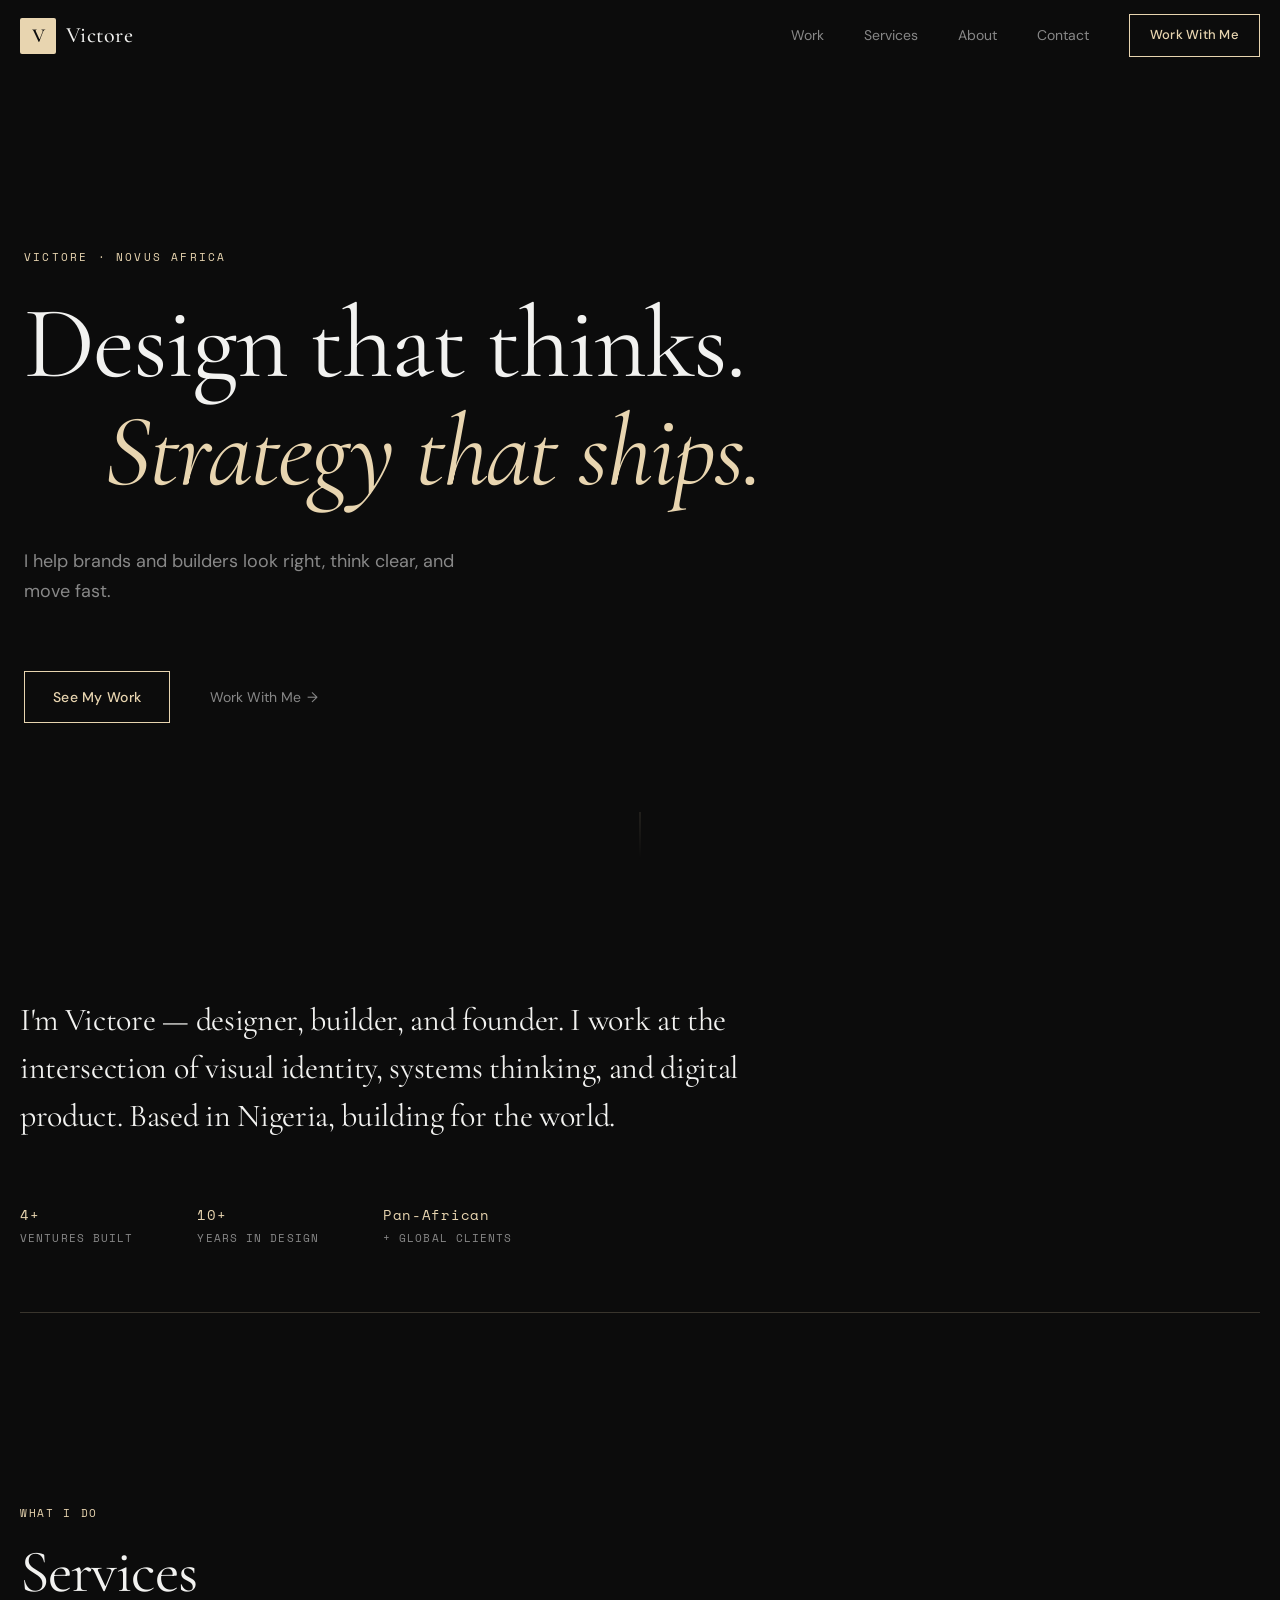
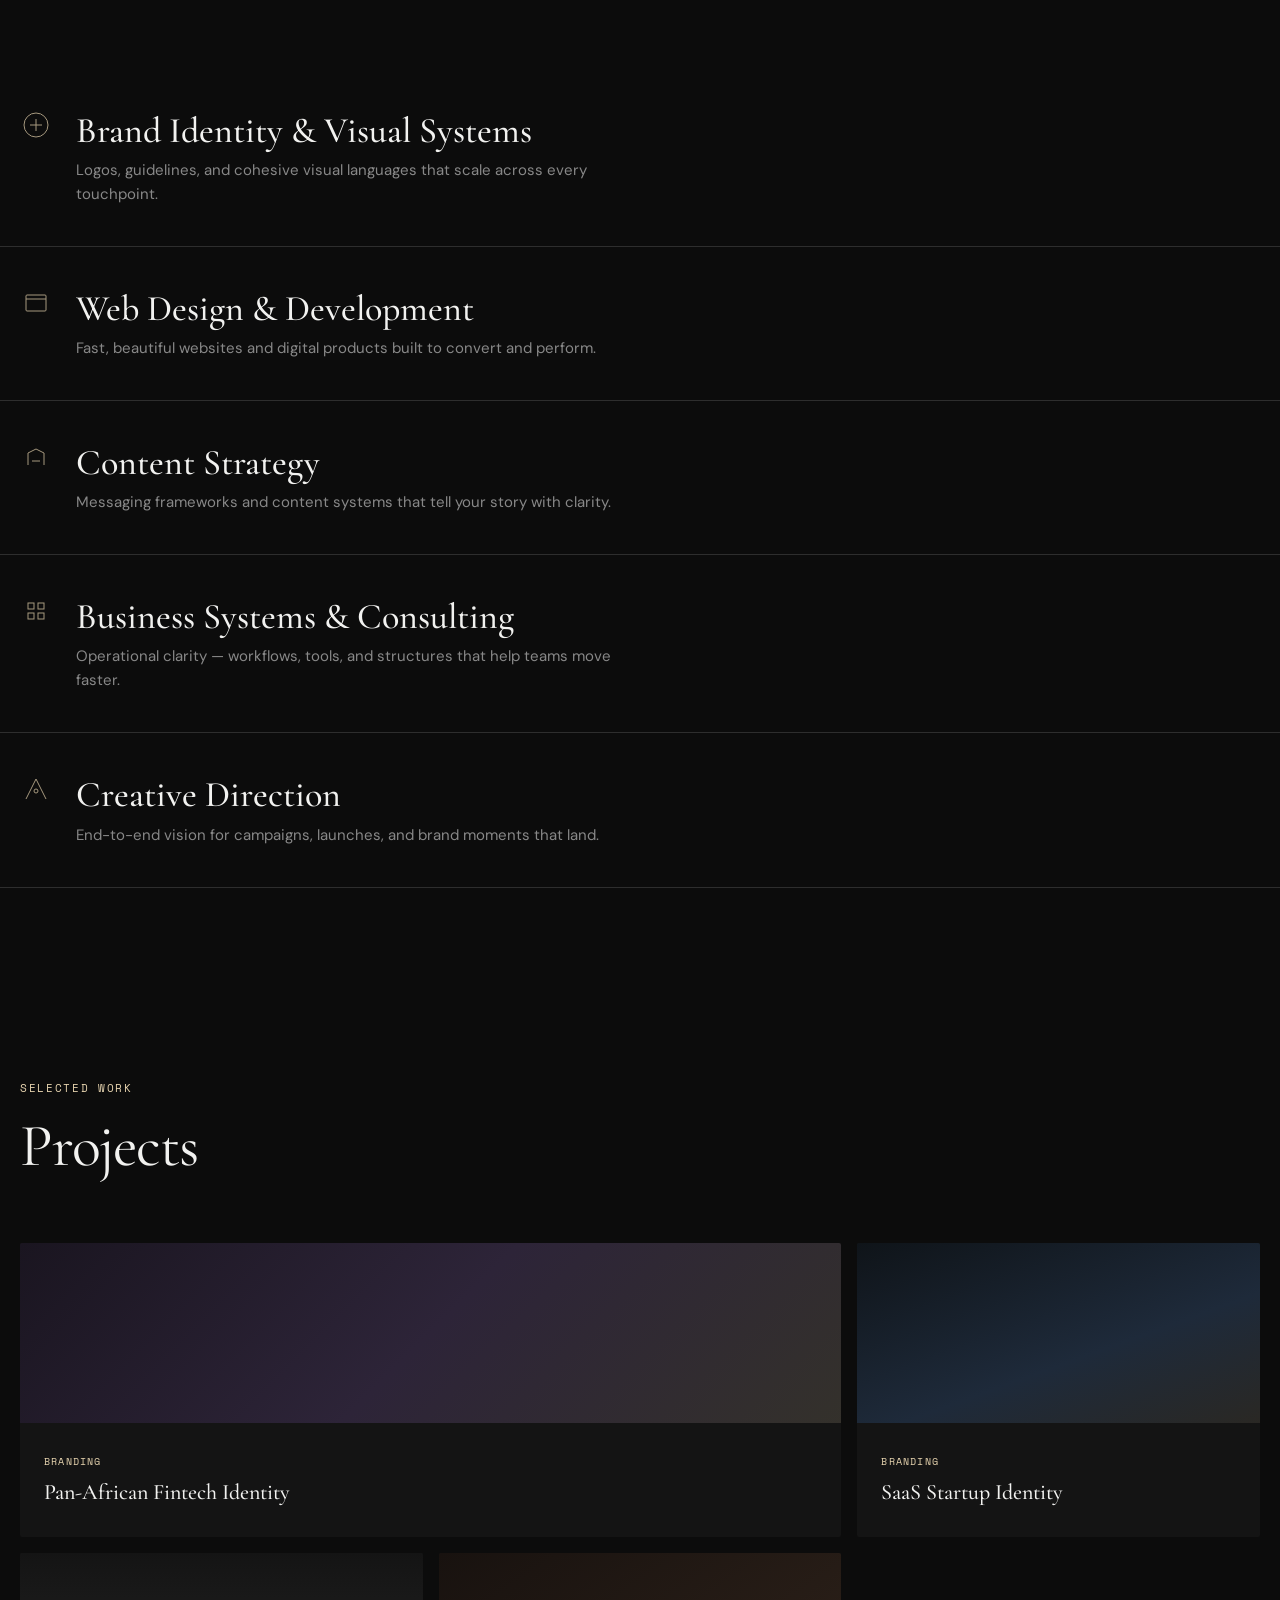
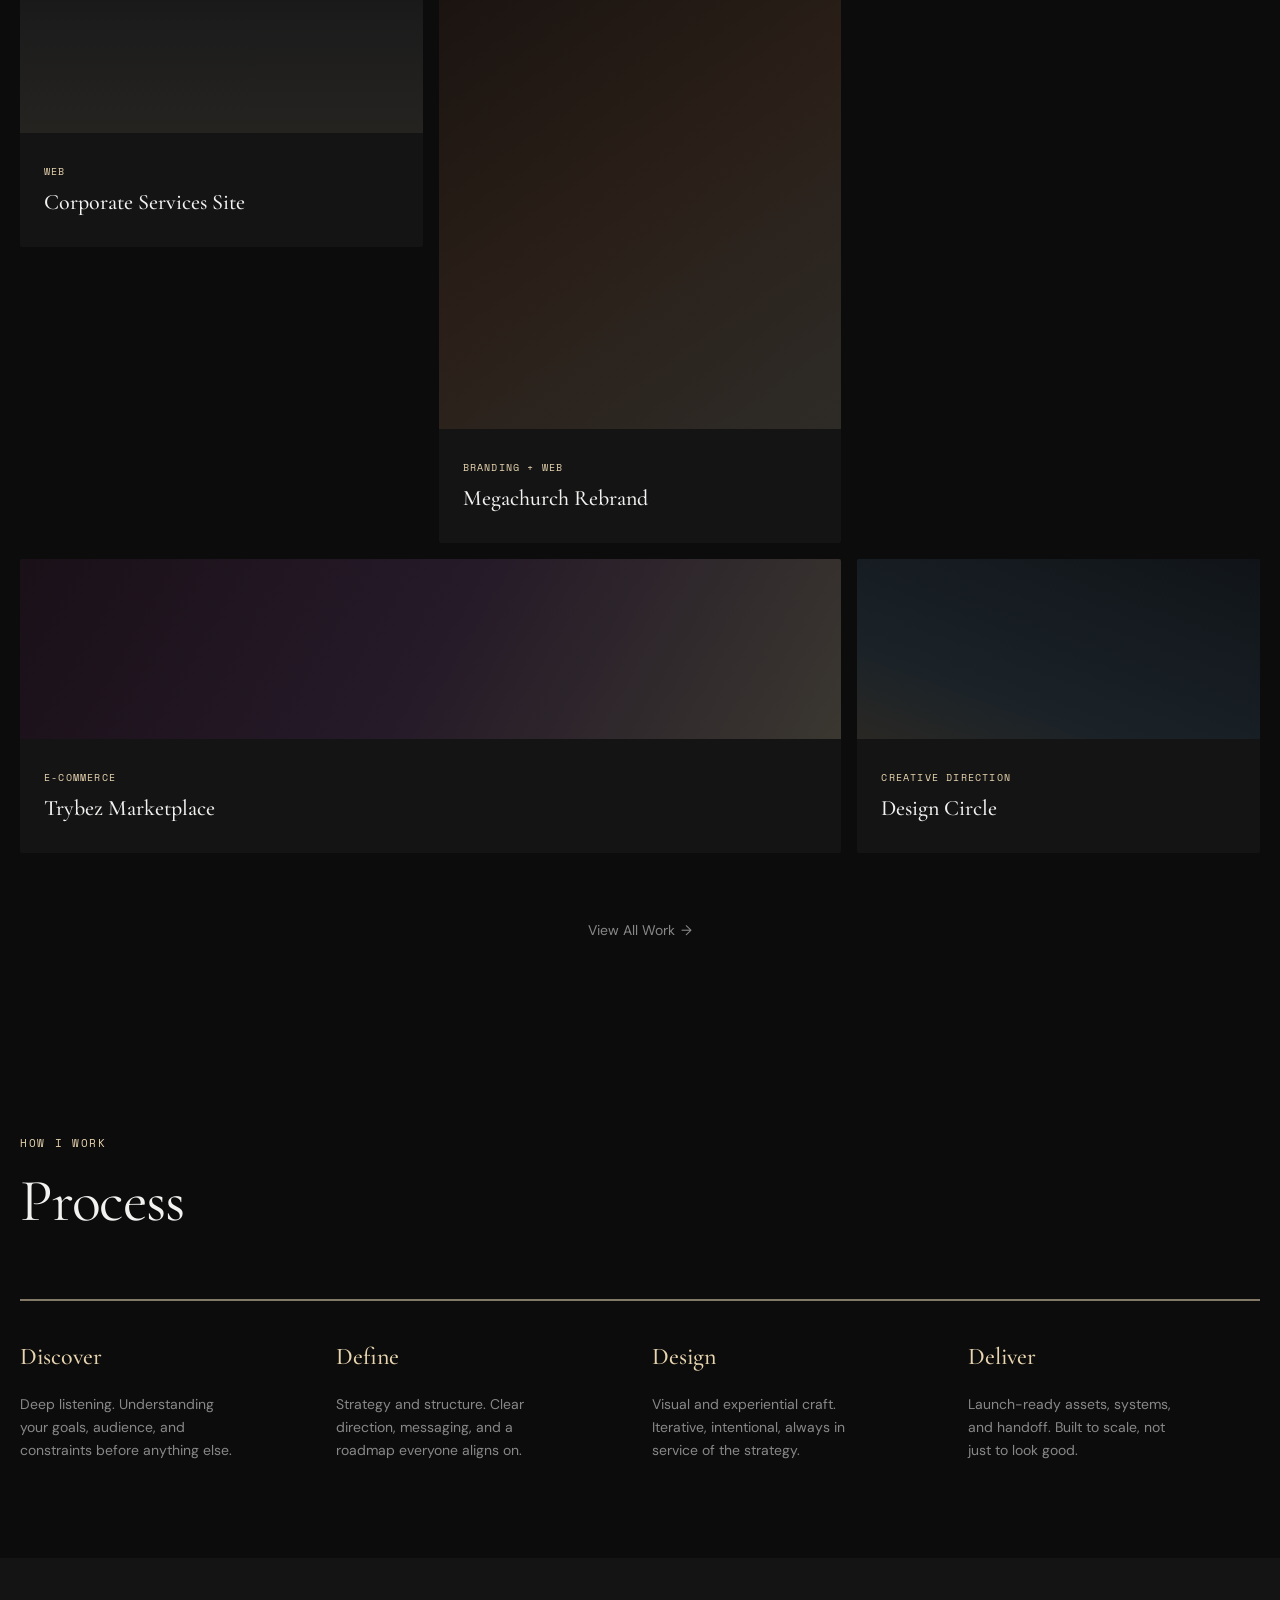
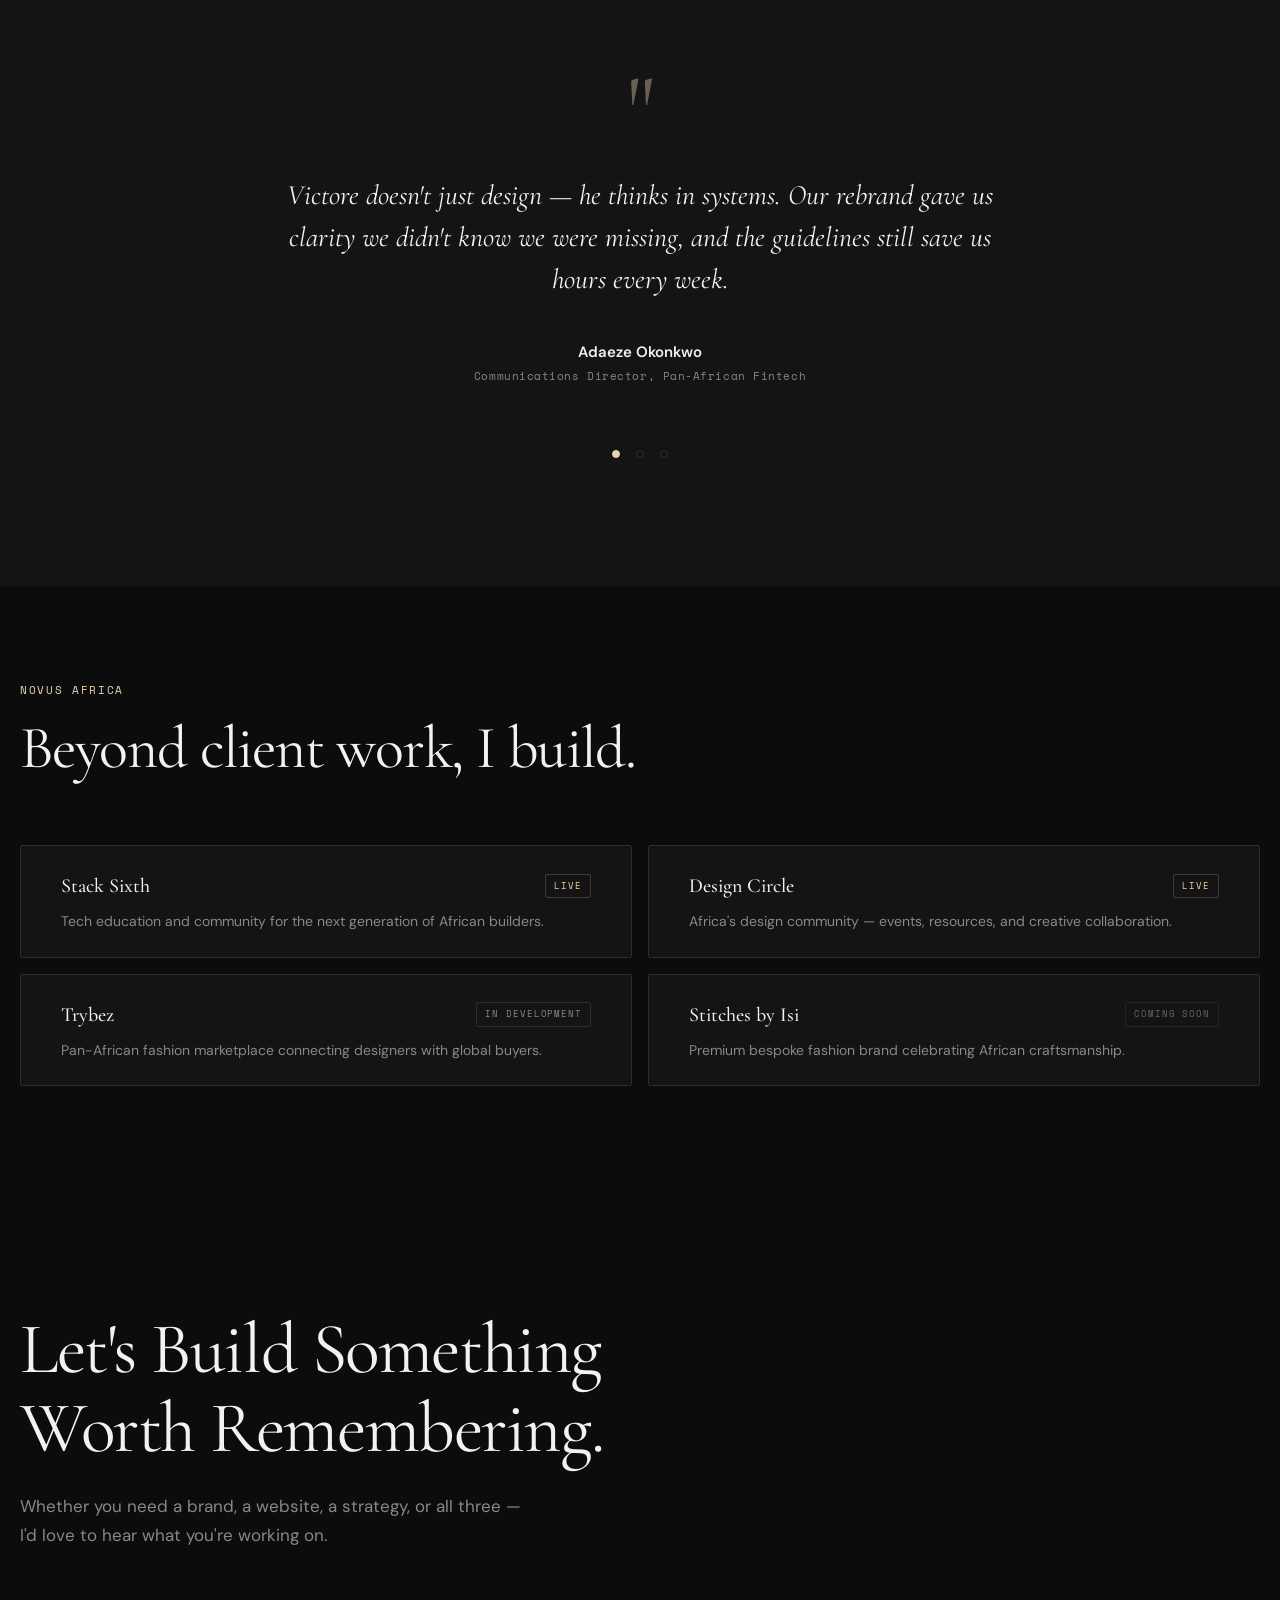
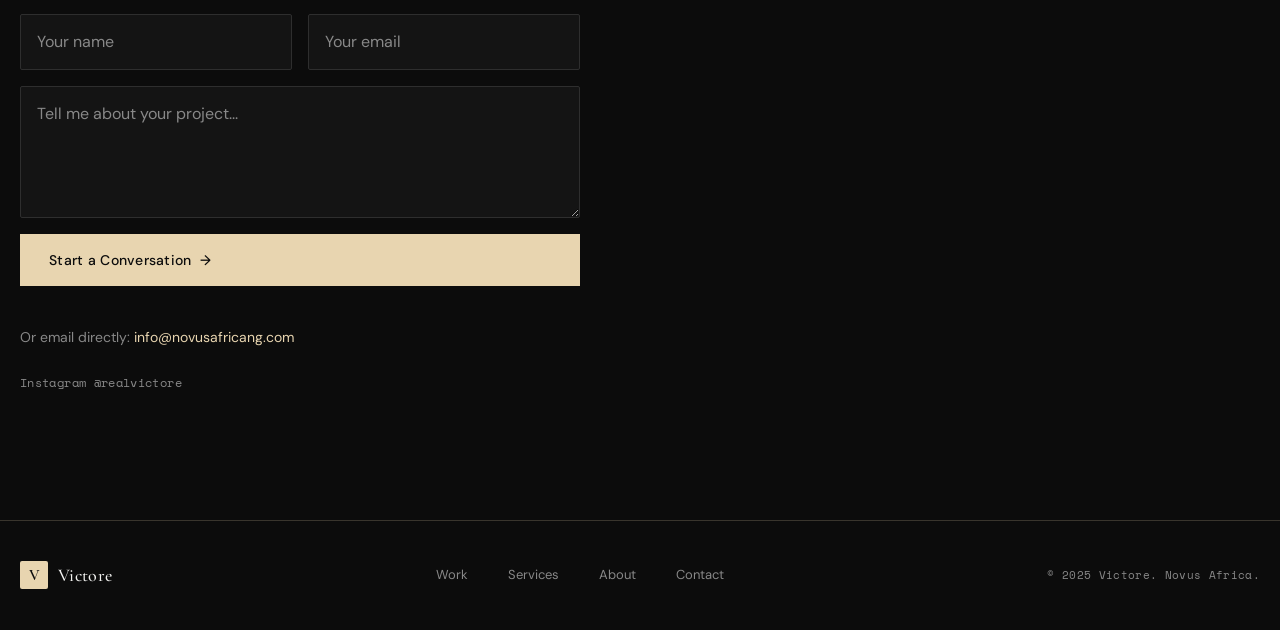
==== commit 7074f44d: "Fix blank page issue and harden static hosting. Content is always visible without JS. Add GitHub Pag" ====
--- a/index.html
+++ b/index.html
@@ -9,6 +9,7 @@
   <link rel="preconnect" href="https://fonts.gstatic.com" crossorigin>
   <link href="https://fonts.googleapis.com/css2?family=Cormorant+Garamond:ital,wght@0,400;0,500;0,600;0,700;1,400;1,500&family=DM+Sans:ital,opsz,wght@0,9..40,400;0,9..40,500;0,9..40,600;1,9..40,400&family=Space+Mono:ital,wght@0,400;0,700;1,400&display=swap" rel="stylesheet">
   <link rel="stylesheet" href="css/styles.css">
+  <link rel="canonical" href="https://victore-brand.vercel.app/">
 </head>
 <body>
   <a href="#main" class="skip-link">Skip to content</a>
--- a/css/styles.css
+++ b/css/styles.css
@@ -433,36 +433,32 @@
   50% { opacity: 1; transform: scaleY(1); transform-origin: top; }
 }
 
-/* Hero reveal animation */
-.reveal {
-  opacity: 0;
-  transform: translateY(24px);
-}
-
-.reveal.visible {
-  animation: fadeUp 0.7s var(--ease-out) forwards;
-}
-
-.reveal[data-delay="1"].visible { animation-delay: 0.1s; }
-.reveal[data-delay="2"].visible { animation-delay: 0.2s; }
-.reveal[data-delay="3"].visible { animation-delay: 0.35s; }
-
-@keyframes fadeUp {
+/* Optional motion — content always visible */
+html.js .hero-inner .reveal.visible {
+  animation: heroIn 0.65s var(--ease-out) both;
+}
+
+html.js .hero-inner .reveal[data-delay="1"].visible { animation-delay: 0.08s; }
+html.js .hero-inner .reveal[data-delay="2"].visible { animation-delay: 0.16s; }
+html.js .hero-inner .reveal[data-delay="3"].visible { animation-delay: 0.28s; }
+
+@keyframes heroIn {
+  from {
+    opacity: 0.7;
+    transform: translateY(14px);
+  }
   to {
     opacity: 1;
     transform: translateY(0);
   }
 }
 
-/* Scroll reveal (non-hero) */
-.section .reveal:not(.hero-inner .reveal) {
-  opacity: 0;
-  transform: translateY(32px);
-  transition: opacity 0.7s var(--ease-out), transform 0.7s var(--ease-out);
-}
-
-.section .reveal.in-view {
-  opacity: 1;
+html.js .section .reveal {
+  transition: transform 0.65s var(--ease-out), opacity 0.65s var(--ease-out);
+  transform: translateY(18px);
+}
+
+html.js .section .reveal.in-view {
   transform: translateY(0);
 }
 
@@ -1216,8 +1212,8 @@
     display: none;
   }
 
-  .reveal,
-  .section .reveal:not(.hero-inner .reveal) {
+  html.js .section .reveal,
+  html.js .hero-inner .reveal {
     opacity: 1;
     transform: none;
   }
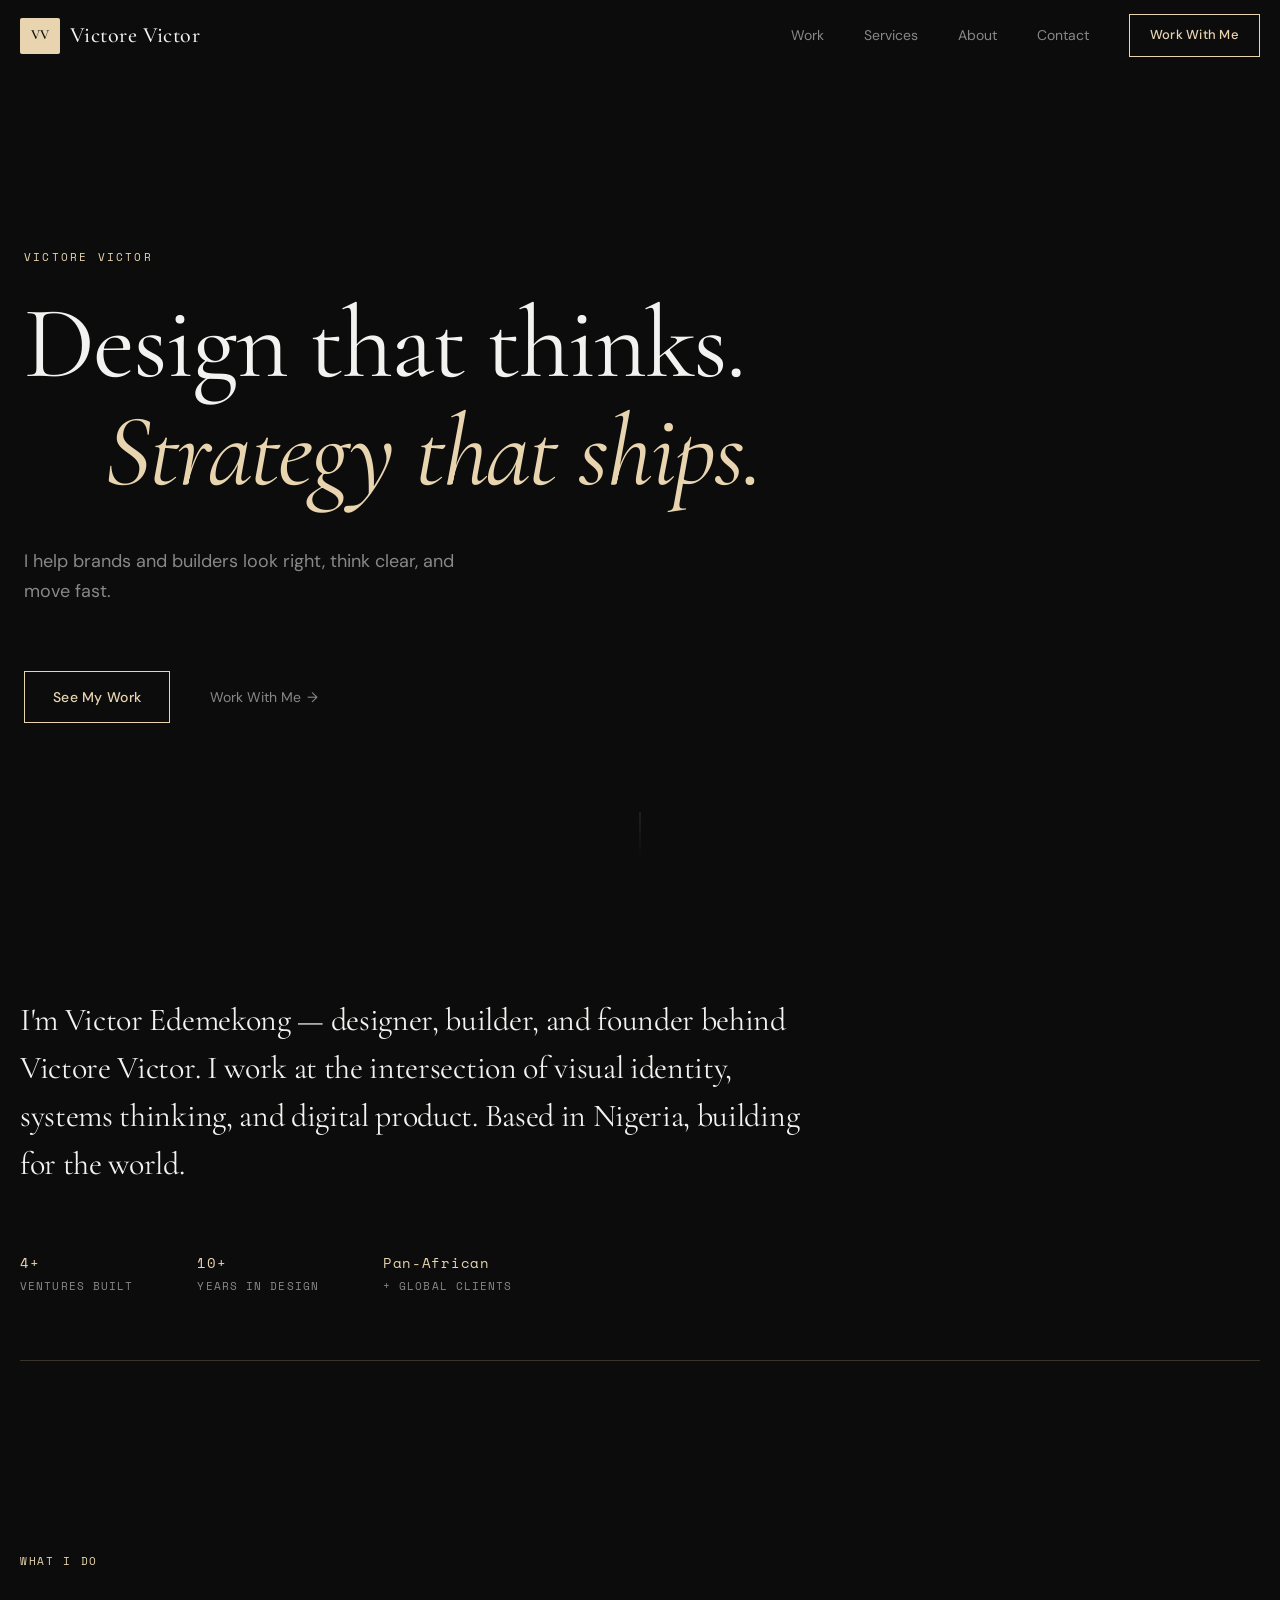
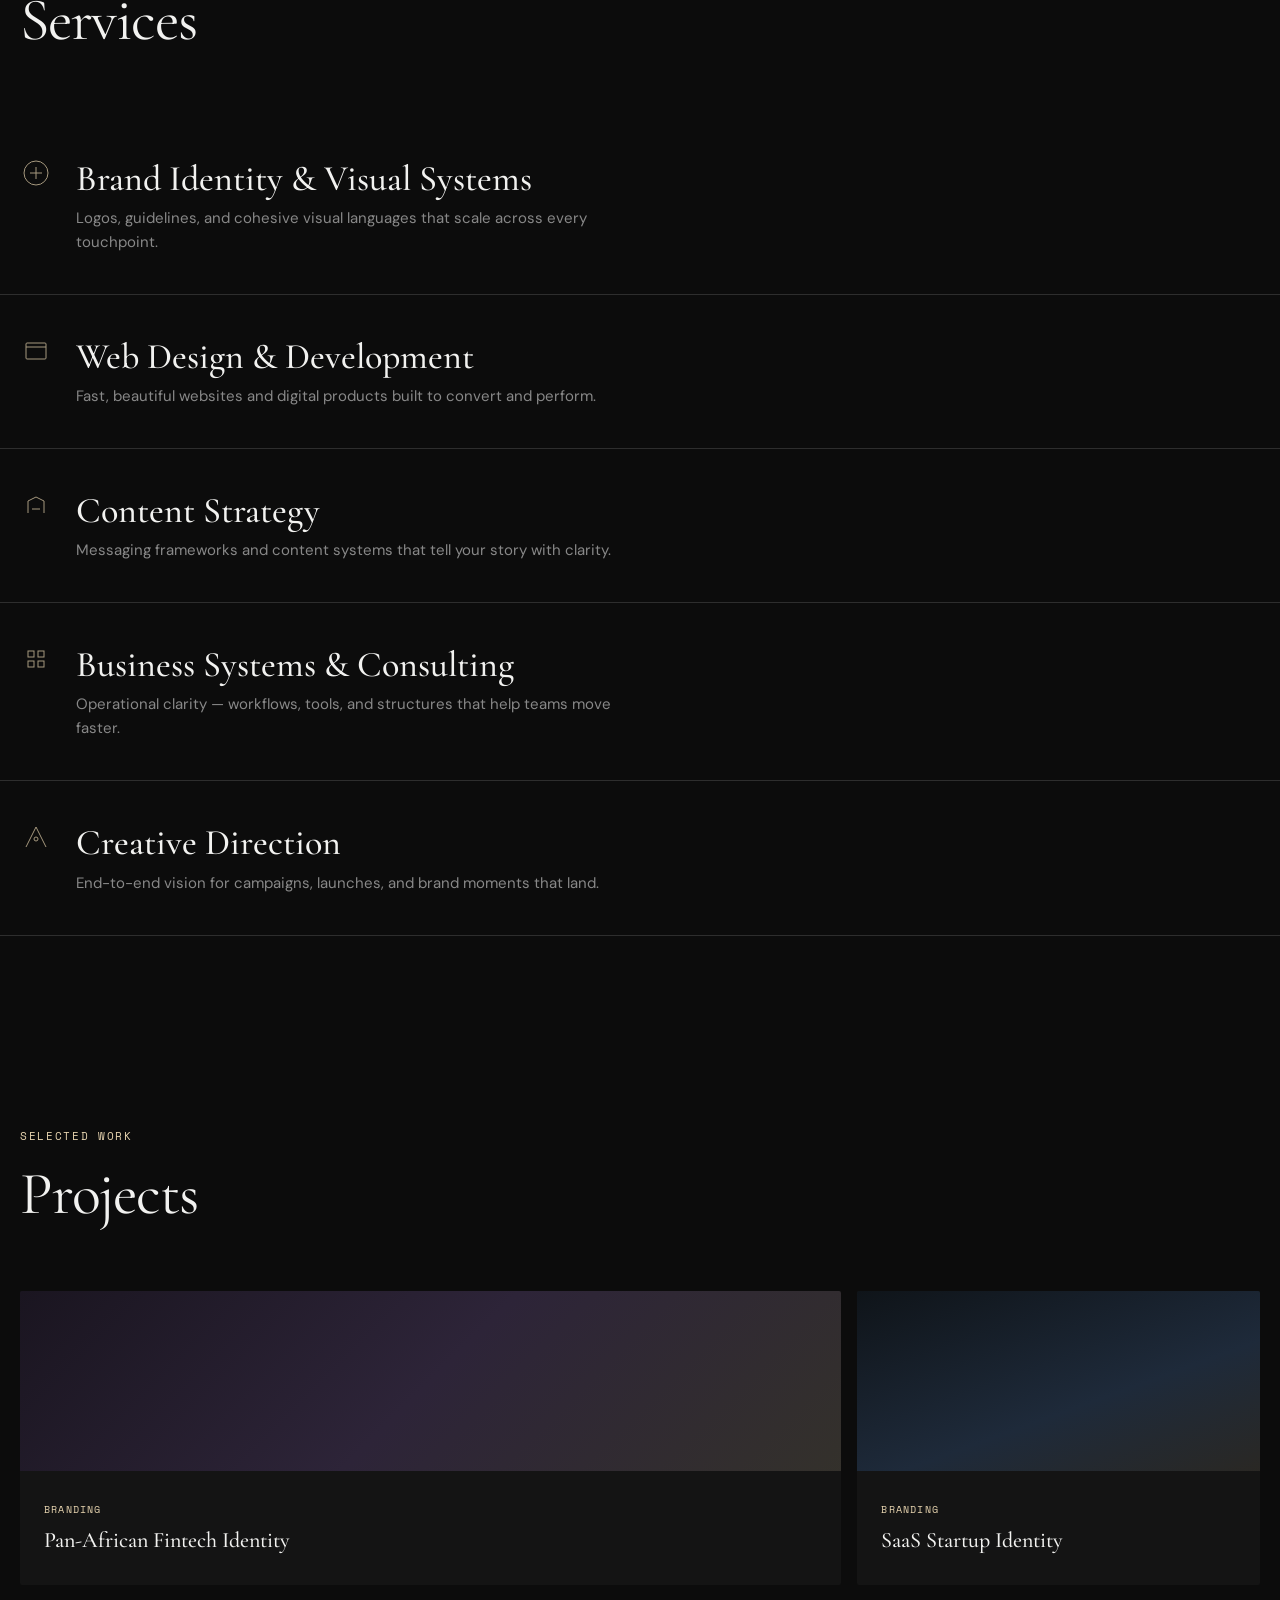
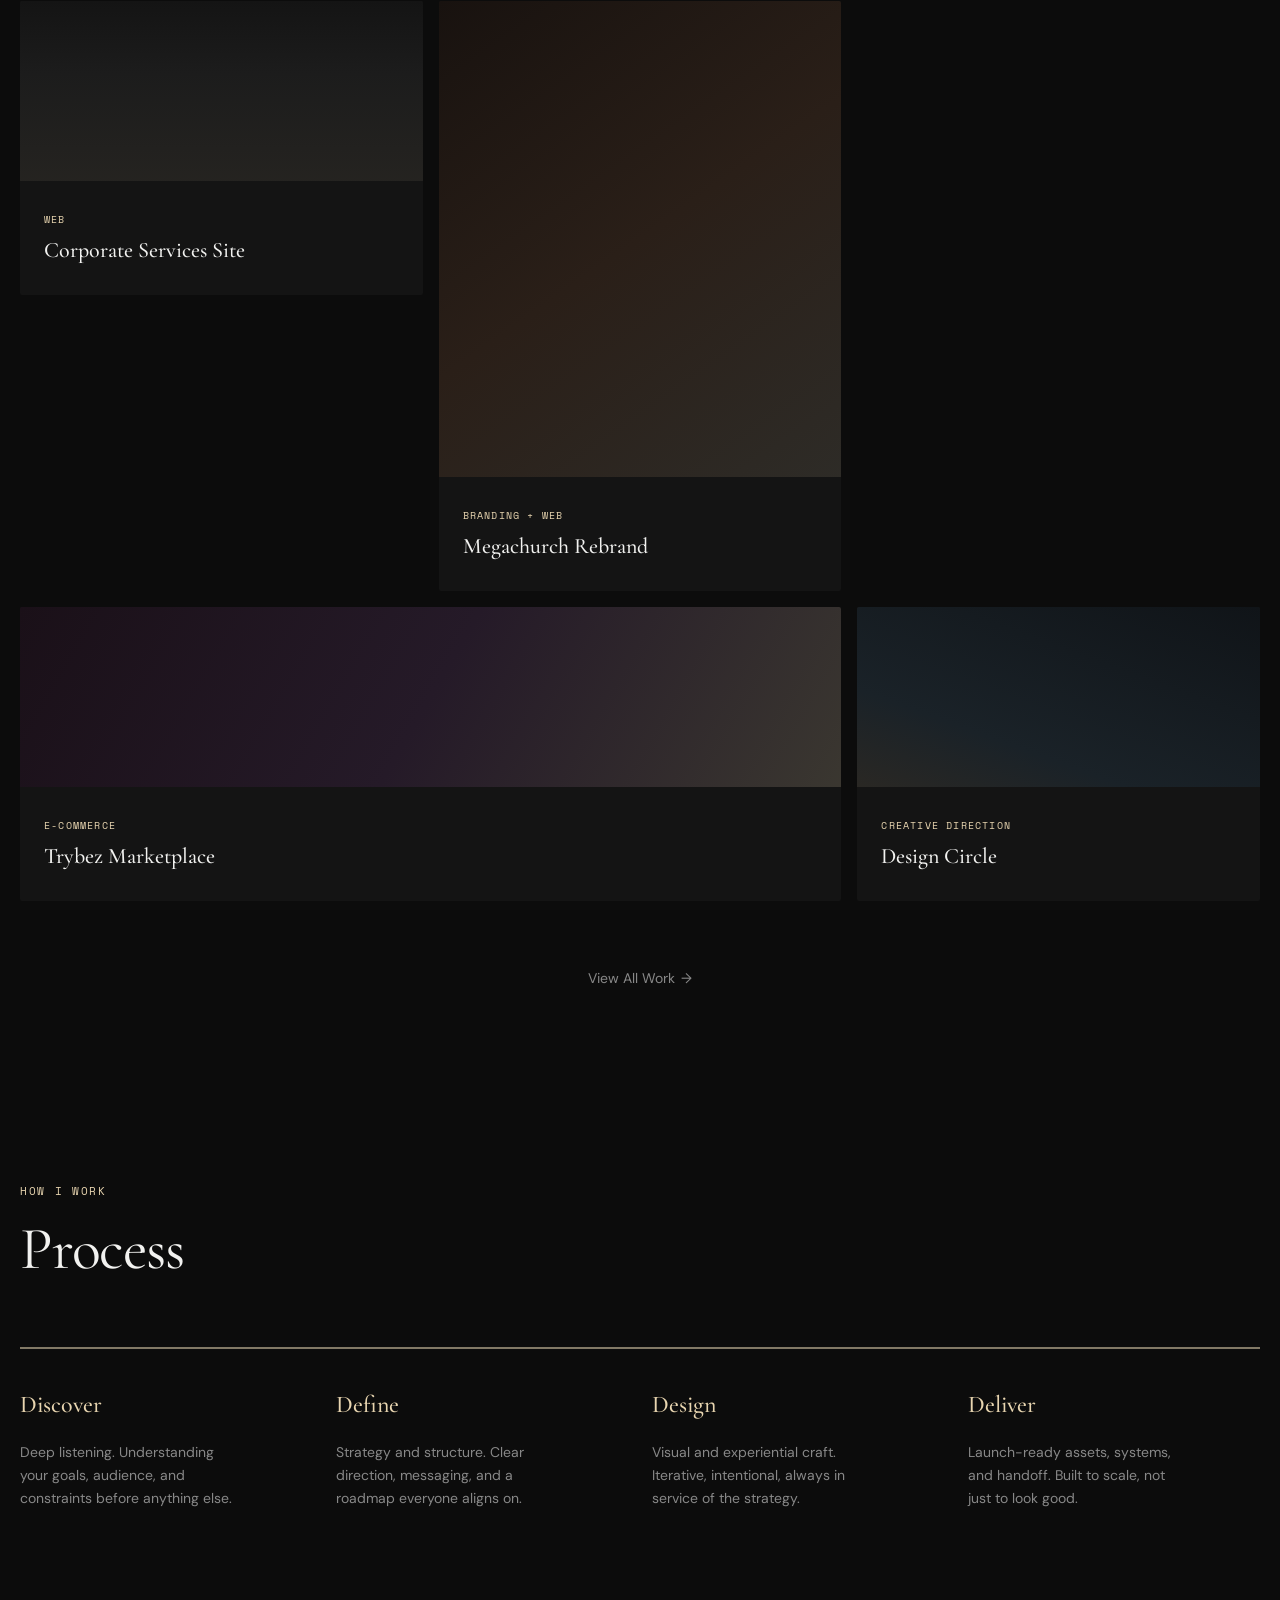
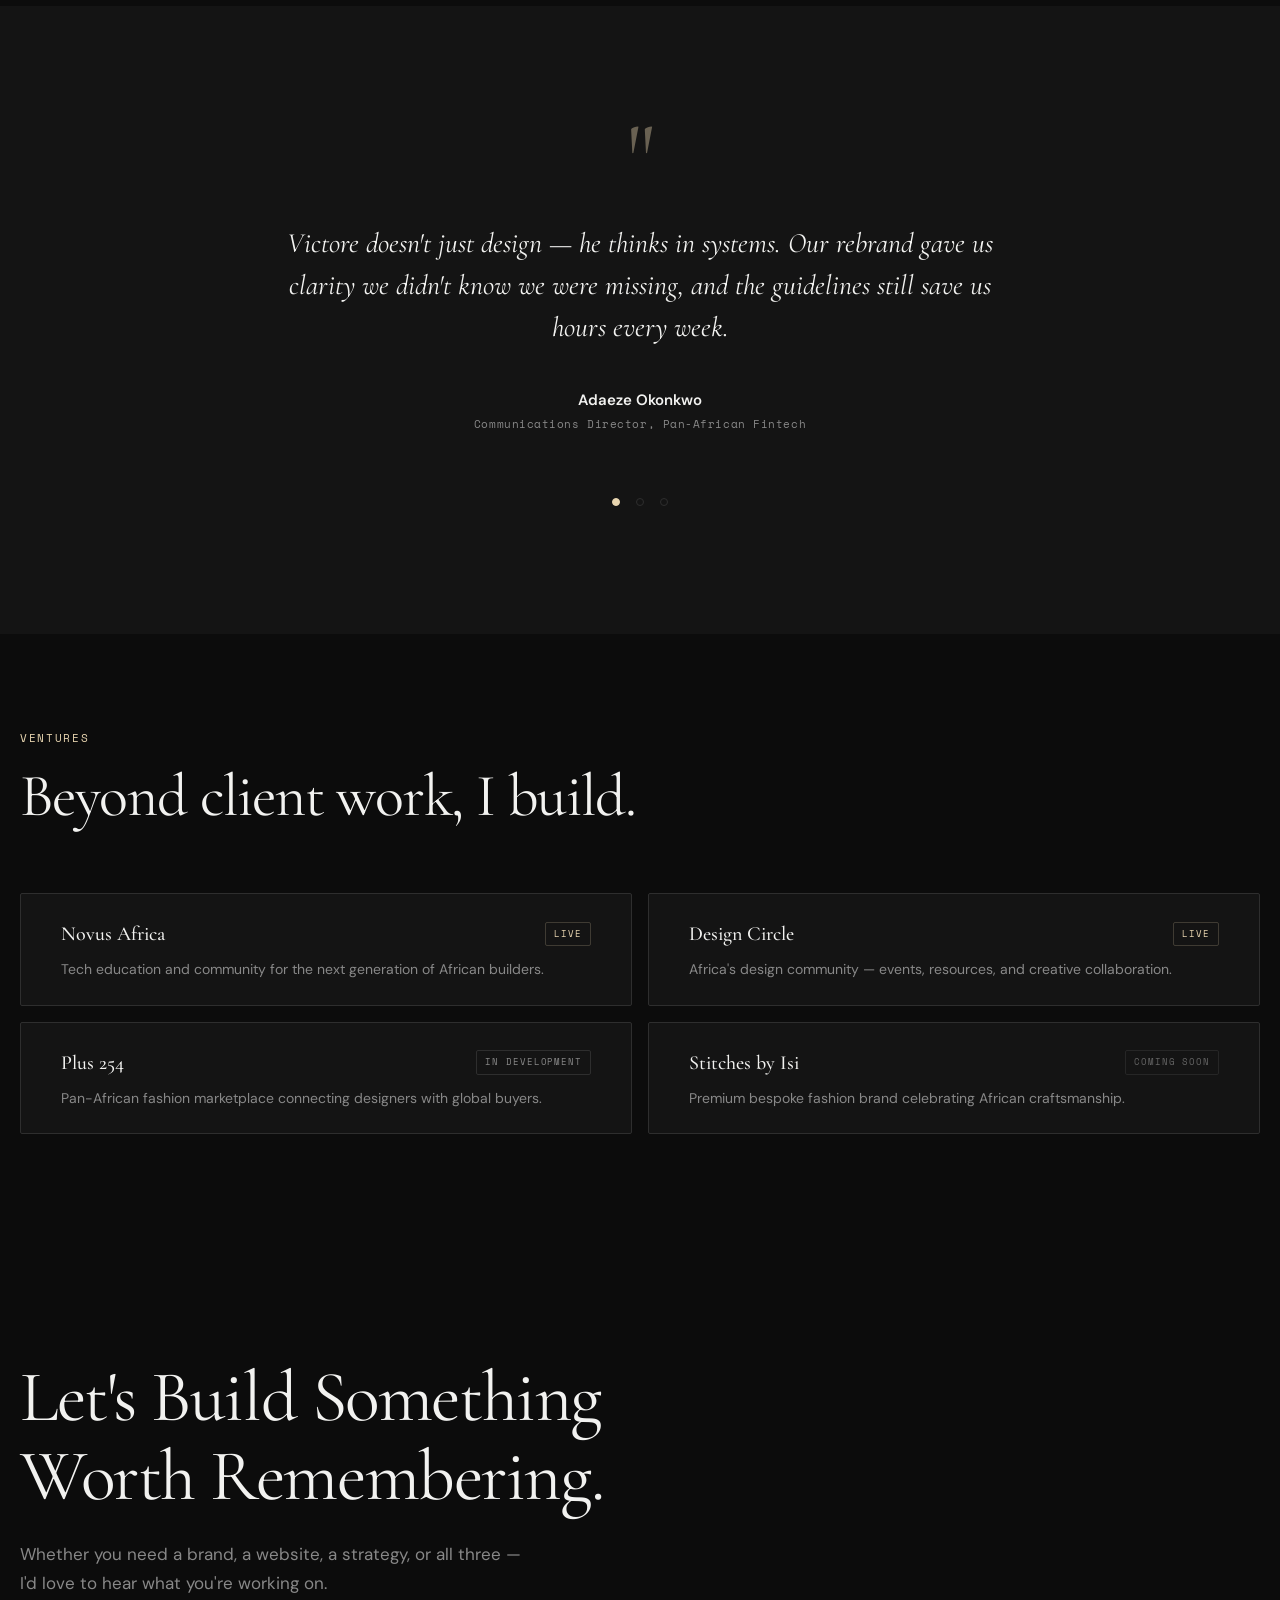
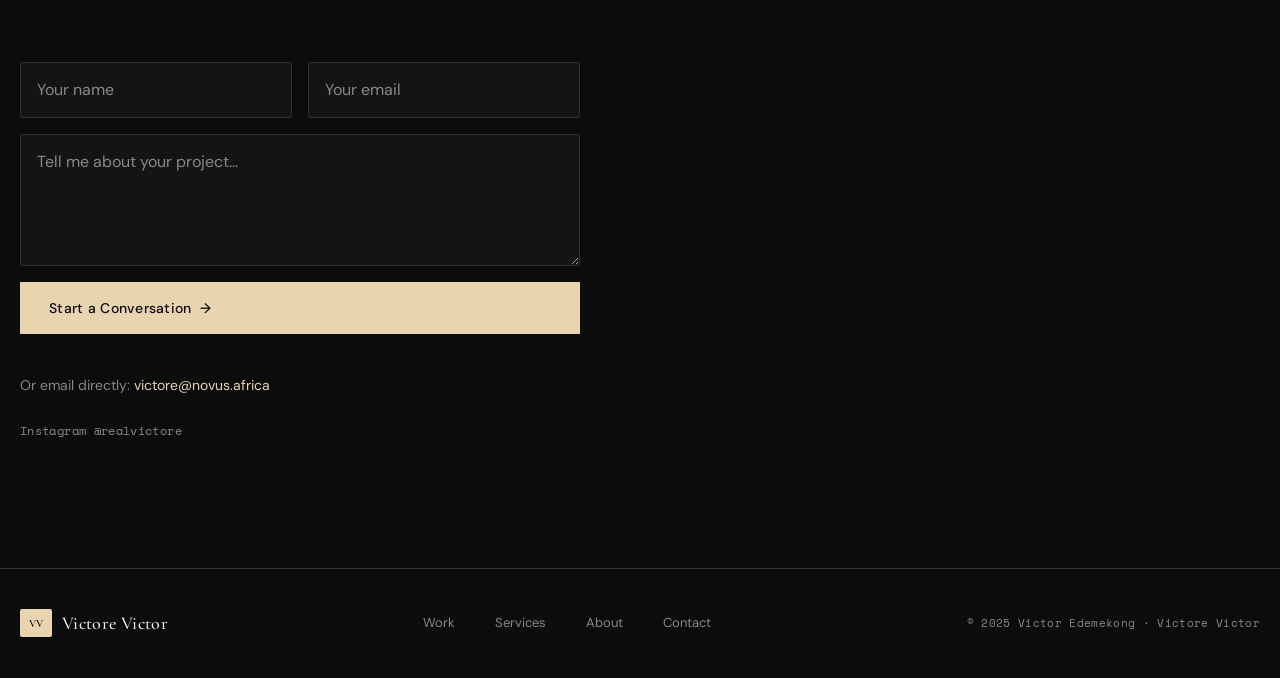
==== commit bc985abb: "Update personal brand to Victore Victor and refresh contact details. Rebrand hero, identity, logo, v" ====
--- a/index.html
+++ b/index.html
@@ -3,8 +3,8 @@
 <head>
   <meta charset="UTF-8">
   <meta name="viewport" content="width=device-width, initial-scale=1.0">
-  <title>Victore — Design that thinks. Strategy that ships.</title>
-  <meta name="description" content="Victore is a Nigerian designer, builder, and founder. Brand identity, web design, content strategy, and business systems under Novus Africa.">
+  <title>Victore Victor — Design that thinks. Strategy that ships.</title>
+  <meta name="description" content="Victor Edemekong — Nigerian designer, builder, and founder behind Victore Victor. Brand identity, web design, content strategy, and business systems.">
   <link rel="preconnect" href="https://fonts.googleapis.com">
   <link rel="preconnect" href="https://fonts.gstatic.com" crossorigin>
   <link href="https://fonts.googleapis.com/css2?family=Cormorant+Garamond:ital,wght@0,400;0,500;0,600;0,700;1,400;1,500&family=DM+Sans:ital,opsz,wght@0,9..40,400;0,9..40,500;0,9..40,600;1,9..40,400&family=Space+Mono:ital,wght@0,400;0,700;1,400&display=swap" rel="stylesheet">
@@ -16,9 +16,9 @@
 
   <header class="site-header" id="header">
     <div class="header-inner">
-      <a href="#" class="logo" aria-label="Victore home">
-        <span class="logo-mark">V</span>
-        <span class="logo-text">Victore</span>
+      <a href="#" class="logo" aria-label="Victore Victor home">
+        <span class="logo-mark">VV</span>
+        <span class="logo-text">Victore Victor</span>
       </a>
       <button class="menu-toggle" id="menuToggle" aria-label="Toggle menu" aria-expanded="false">
         <span class="menu-bar"></span>
@@ -39,7 +39,7 @@
     <section class="hero" id="hero" aria-label="Introduction">
       <div class="hero-spotlight" id="heroSpotlight" aria-hidden="true"></div>
       <div class="hero-inner">
-        <p class="hero-label reveal" data-delay="0">Victore · Novus Africa</p>
+        <p class="hero-label reveal" data-delay="0">Victore Victor</p>
         <h1 class="hero-headline reveal" data-delay="1">
           <span class="line">Design that thinks.</span>
           <span class="line line--offset">Strategy that ships.</span>
@@ -59,7 +59,7 @@
     <section class="identity section" id="about" aria-labelledby="identity-heading">
       <div class="container">
         <p class="identity-copy reveal" id="identity-heading">
-          I'm Victore — designer, builder, and founder. I work at the intersection of visual identity, systems thinking, and digital product. Based in Nigeria, building for the world.
+          I'm Victor Edemekong — designer, builder, and founder behind Victore Victor. I work at the intersection of visual identity, systems thinking, and digital product. Based in Nigeria, building for the world.
         </p>
         <div class="stats reveal">
           <div class="stat">
@@ -287,13 +287,13 @@
     <section class="ventures section" id="ventures" aria-labelledby="ventures-heading">
       <div class="container">
         <div class="section-intro reveal">
-          <span class="section-tag">Novus Africa</span>
+          <span class="section-tag">Ventures</span>
           <h2 class="section-title" id="ventures-heading">Beyond client work, I build.</h2>
         </div>
         <div class="venture-grid">
           <article class="venture-card reveal">
             <div class="venture-header">
-              <h3 class="venture-name">Stack Sixth</h3>
+              <h3 class="venture-name">Novus Africa</h3>
               <span class="venture-badge venture-badge--live">Live</span>
             </div>
             <p class="venture-desc">Tech education and community for the next generation of African builders.</p>
@@ -307,7 +307,7 @@
           </article>
           <article class="venture-card reveal">
             <div class="venture-header">
-              <h3 class="venture-name">Trybez</h3>
+              <h3 class="venture-name">Plus 254</h3>
               <span class="venture-badge venture-badge--dev">In Development</span>
             </div>
             <p class="venture-desc">Pan-African fashion marketplace connecting designers with global buyers.</p>
@@ -328,7 +328,7 @@
       <div class="container">
         <h2 class="cta-headline reveal" id="cta-heading">Let's Build Something<br>Worth Remembering.</h2>
         <p class="cta-sub reveal">Whether you need a brand, a website, a strategy, or all three — I'd love to hear what you're working on.</p>
-        <form class="contact-form reveal" id="contactForm" action="mailto:info@novusafricang.com" method="post" enctype="text/plain">
+        <form class="contact-form reveal" id="contactForm" action="mailto:victore@novus.africa" method="post" enctype="text/plain">
           <div class="form-row">
             <label for="name" class="visually-hidden">Your name</label>
             <input type="text" id="name" name="name" placeholder="Your name" required autocomplete="name">
@@ -340,7 +340,7 @@
           <button type="submit" class="btn btn--primary btn--shimmer">Start a Conversation <span aria-hidden="true">→</span></button>
         </form>
         <p class="cta-email reveal">
-          Or email directly: <a href="mailto:info@novusafricang.com">info@novusafricang.com</a>
+          Or email directly: <a href="mailto:victore@novus.africa">victore@novus.africa</a>
         </p>
         <div class="social-links reveal">
           <a href="https://instagram.com/realvictore" target="_blank" rel="noopener noreferrer" class="social-link">Instagram @realvictore</a>
@@ -351,9 +351,9 @@
 
   <footer class="site-footer">
     <div class="footer-inner">
-      <a href="#" class="logo logo--footer" aria-label="Victore home">
-        <span class="logo-mark">V</span>
-        <span class="logo-text">Victore</span>
+      <a href="#" class="logo logo--footer" aria-label="Victore Victor home">
+        <span class="logo-mark">VV</span>
+        <span class="logo-text">Victore Victor</span>
       </a>
       <nav class="footer-nav" aria-label="Footer">
         <a href="#work">Work</a>
@@ -361,7 +361,7 @@
         <a href="#about">About</a>
         <a href="#contact">Contact</a>
       </nav>
-      <p class="footer-copy">© 2025 Victore. Novus Africa.</p>
+      <p class="footer-copy">© 2025 Victor Edemekong · Victore Victor</p>
     </div>
   </footer>
 
--- a/css/styles.css
+++ b/css/styles.css
@@ -176,11 +176,12 @@
   display: flex;
   align-items: center;
   justify-content: center;
-  width: 36px;
+  width: 40px;
   height: 36px;
   font-family: var(--font-display);
-  font-size: 1.25rem;
+  font-size: 0.875rem;
   font-weight: 600;
+  letter-spacing: -0.03em;
   color: var(--bg);
   background: var(--accent);
   border-radius: 2px;
@@ -1070,9 +1071,9 @@
 }
 
 .logo--footer .logo-mark {
-  width: 28px;
+  width: 32px;
   height: 28px;
-  font-size: 1rem;
+  font-size: 0.6875rem;
 }
 
 .logo--footer .logo-text {
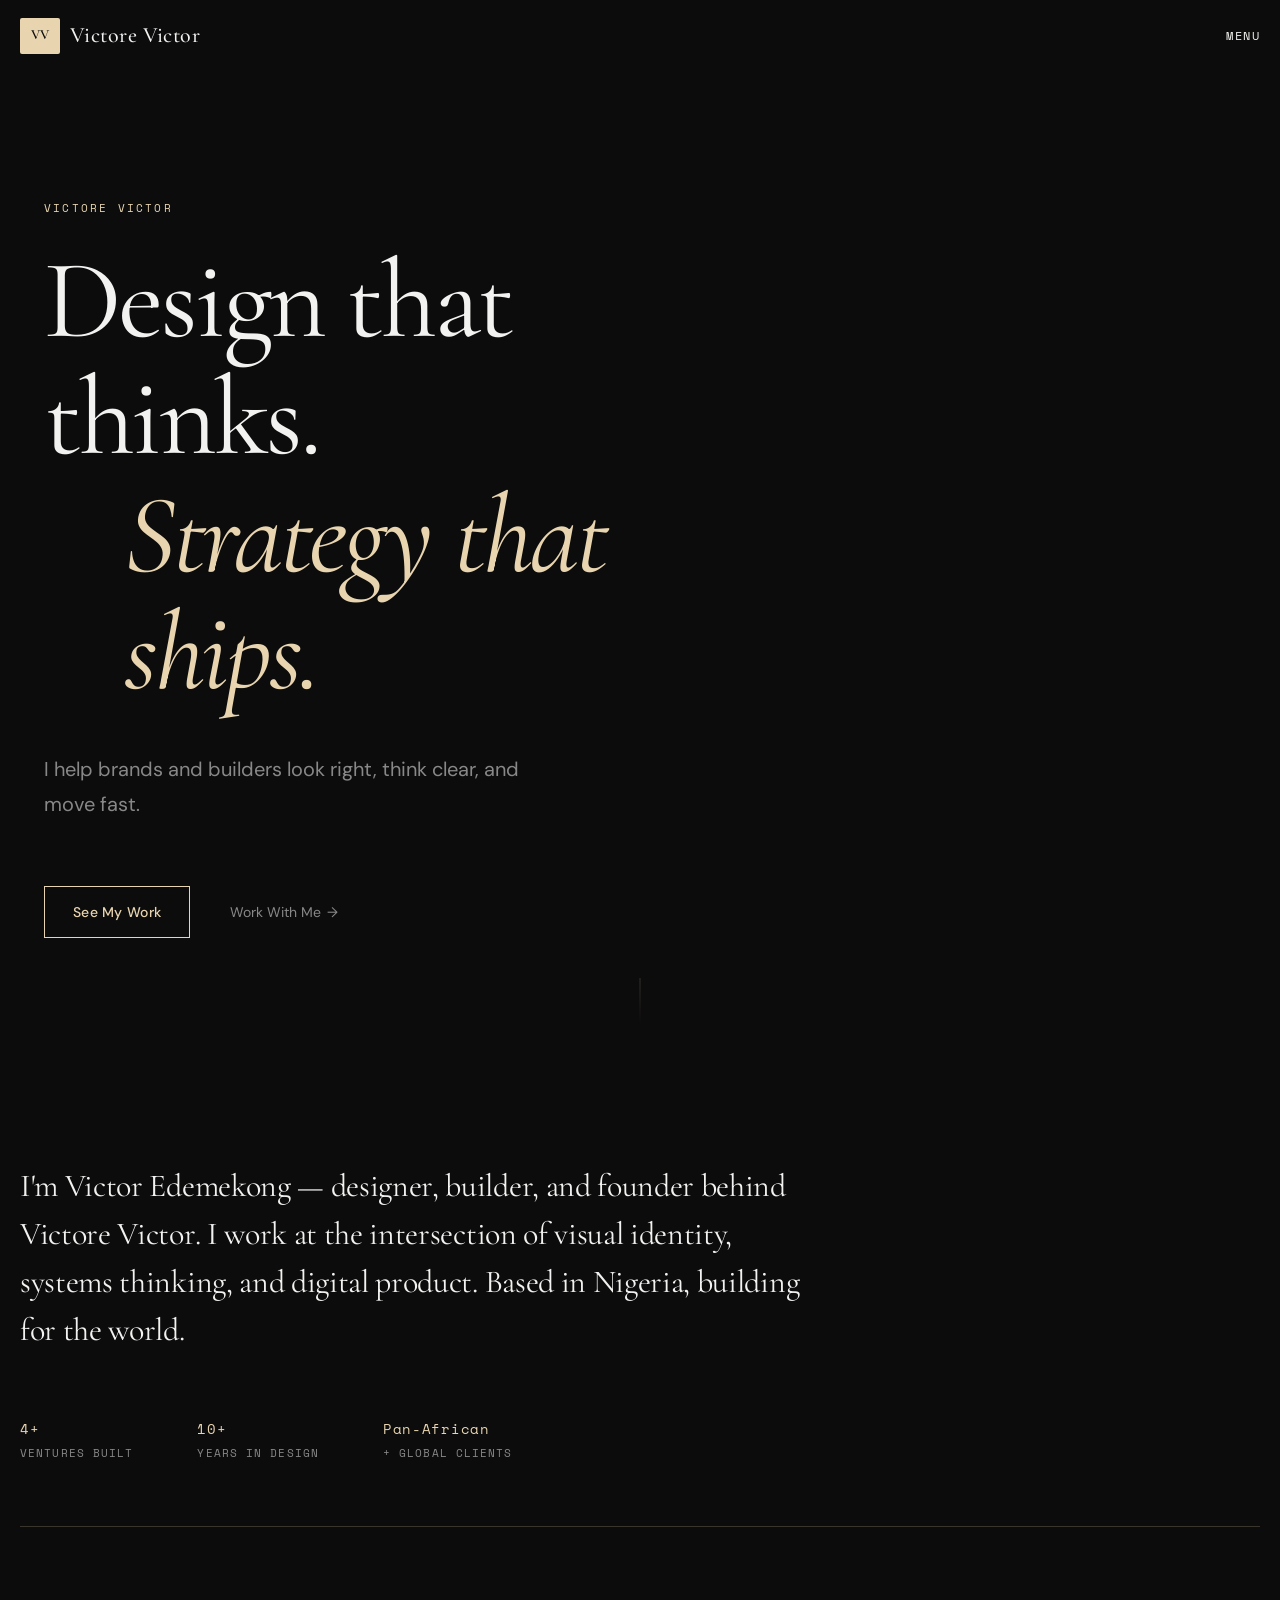
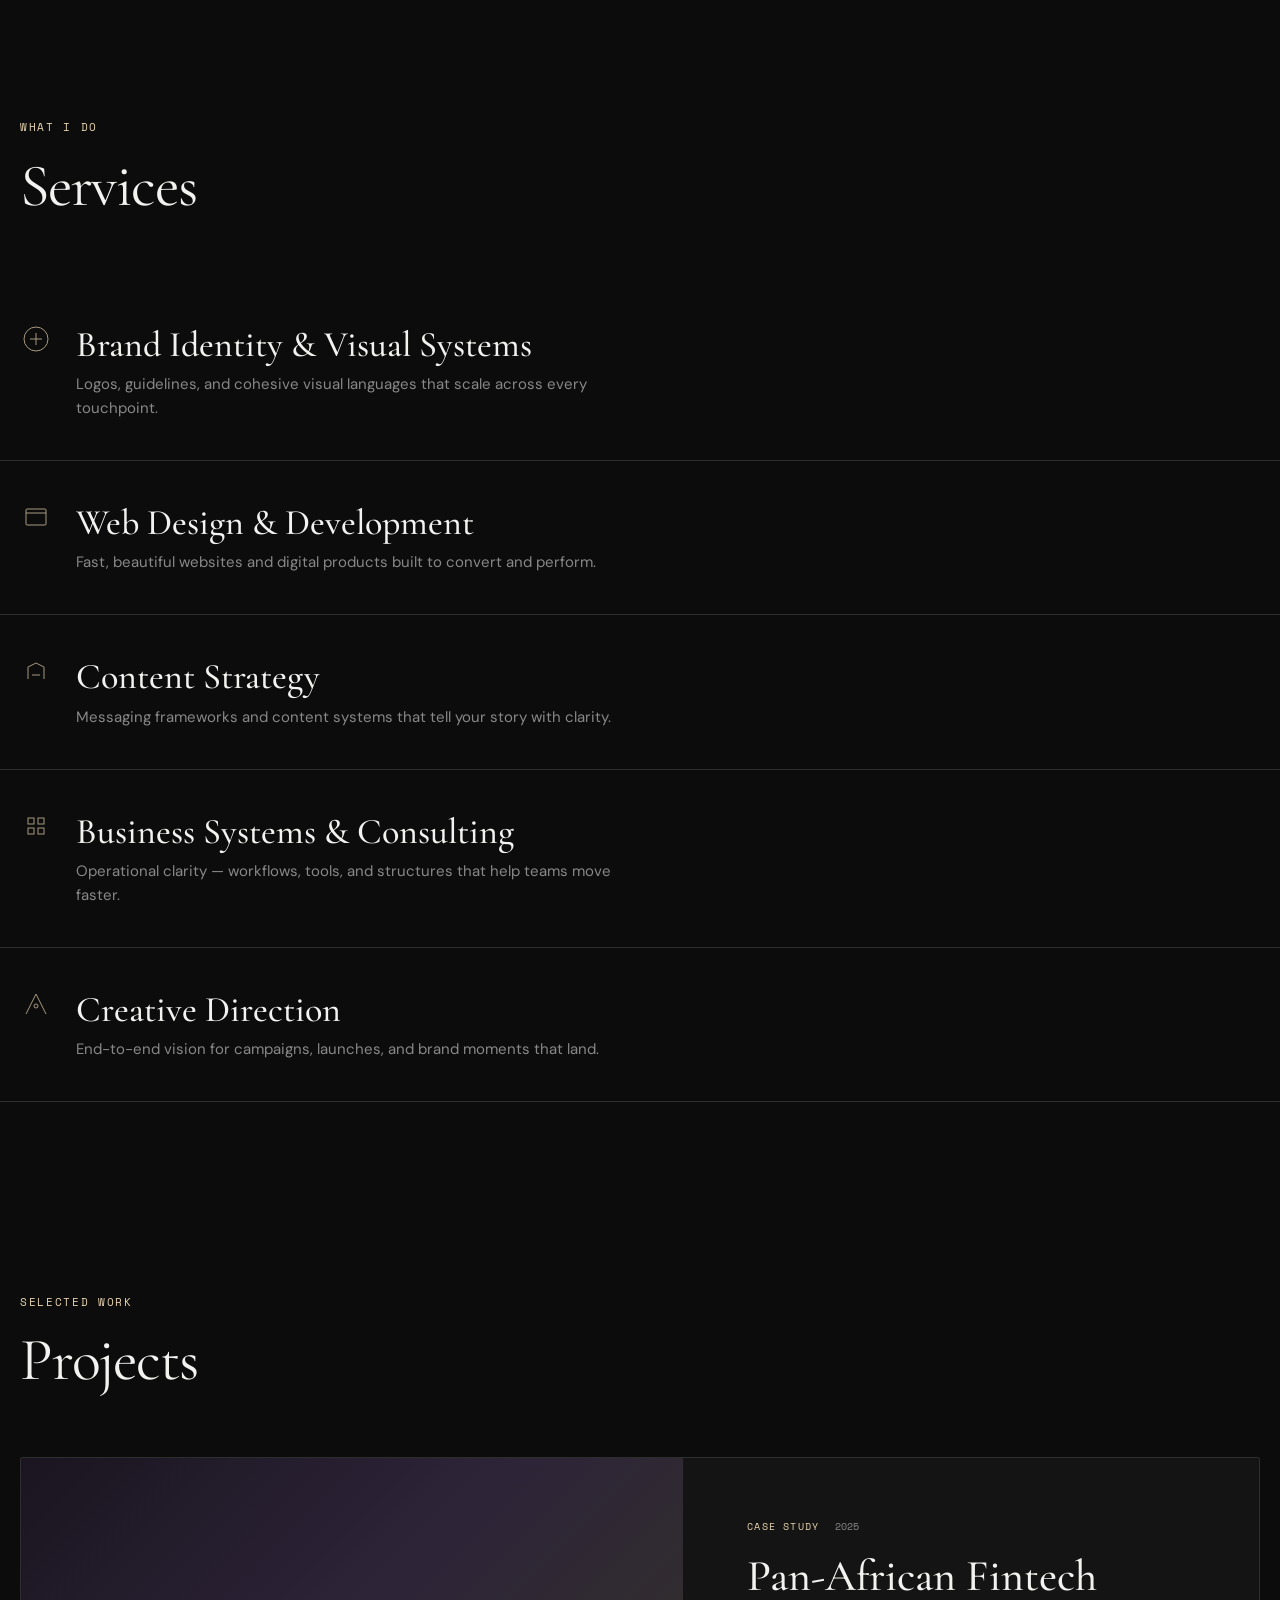
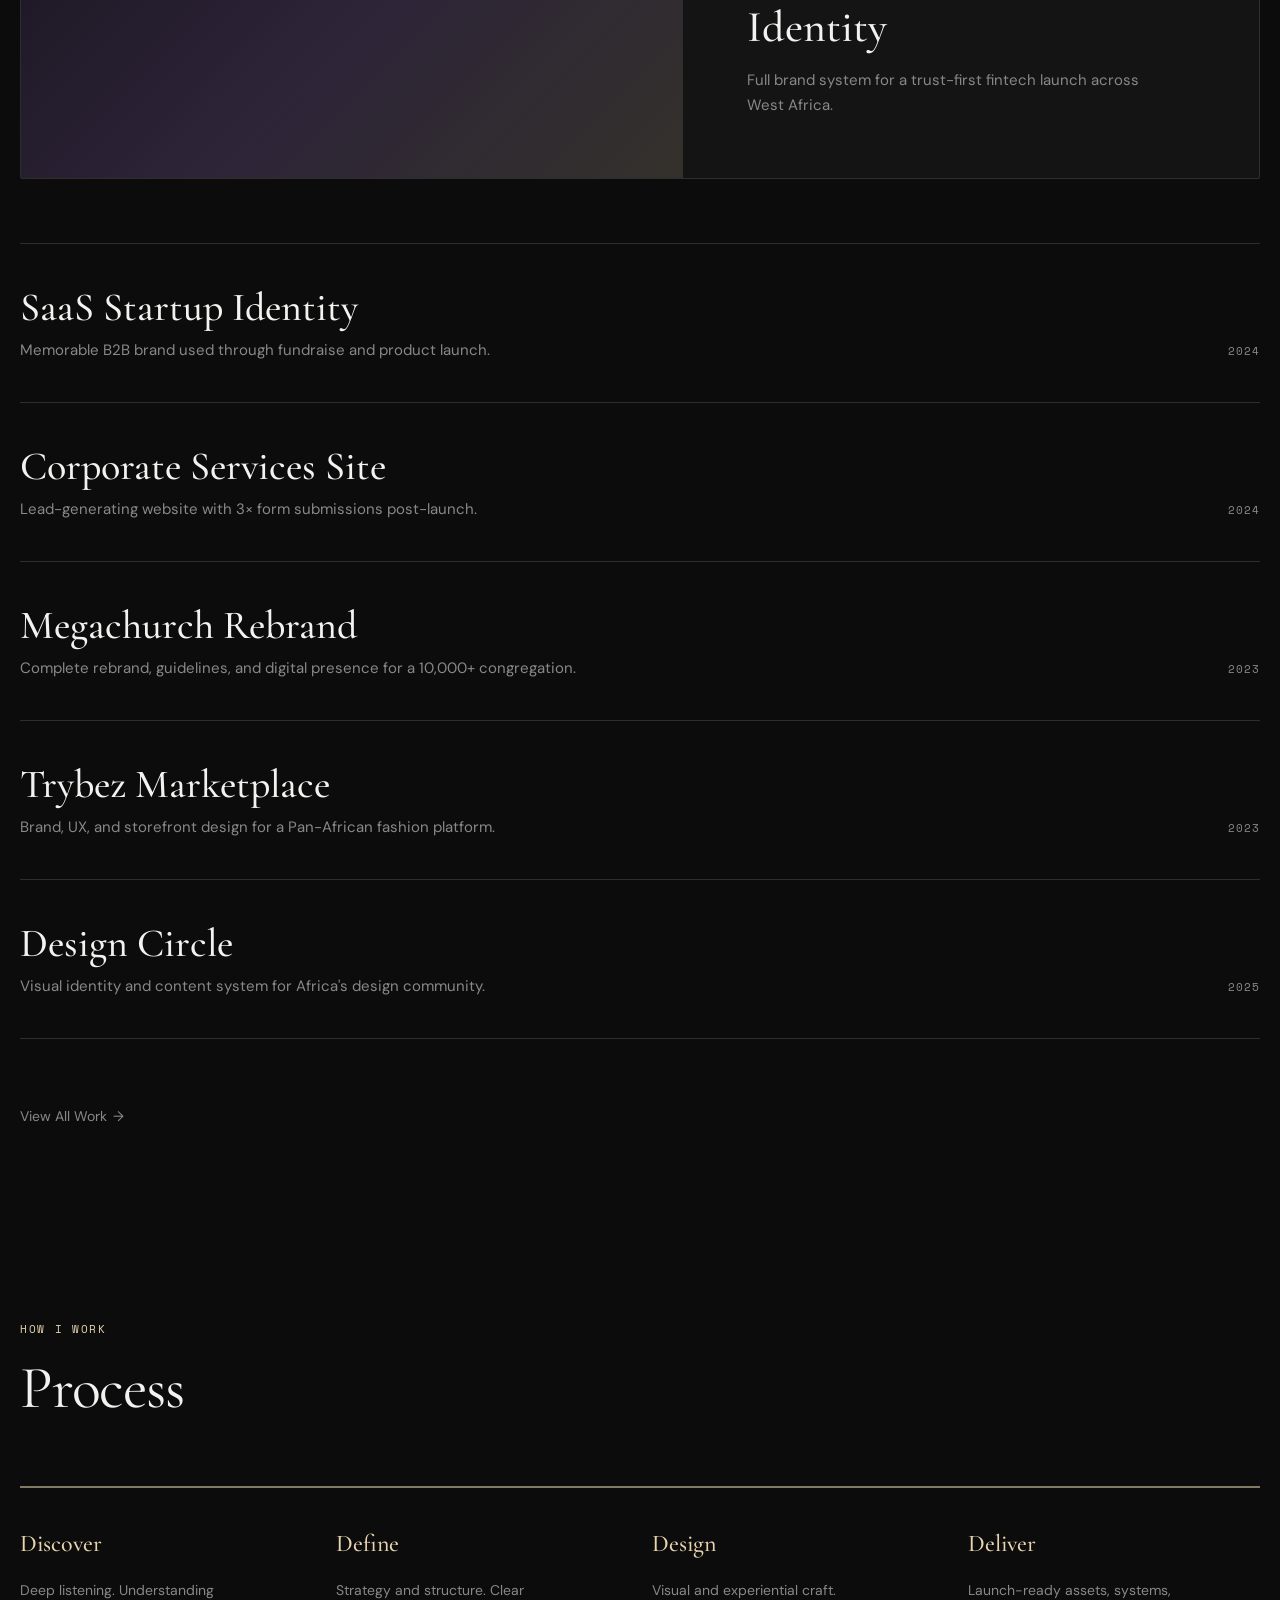
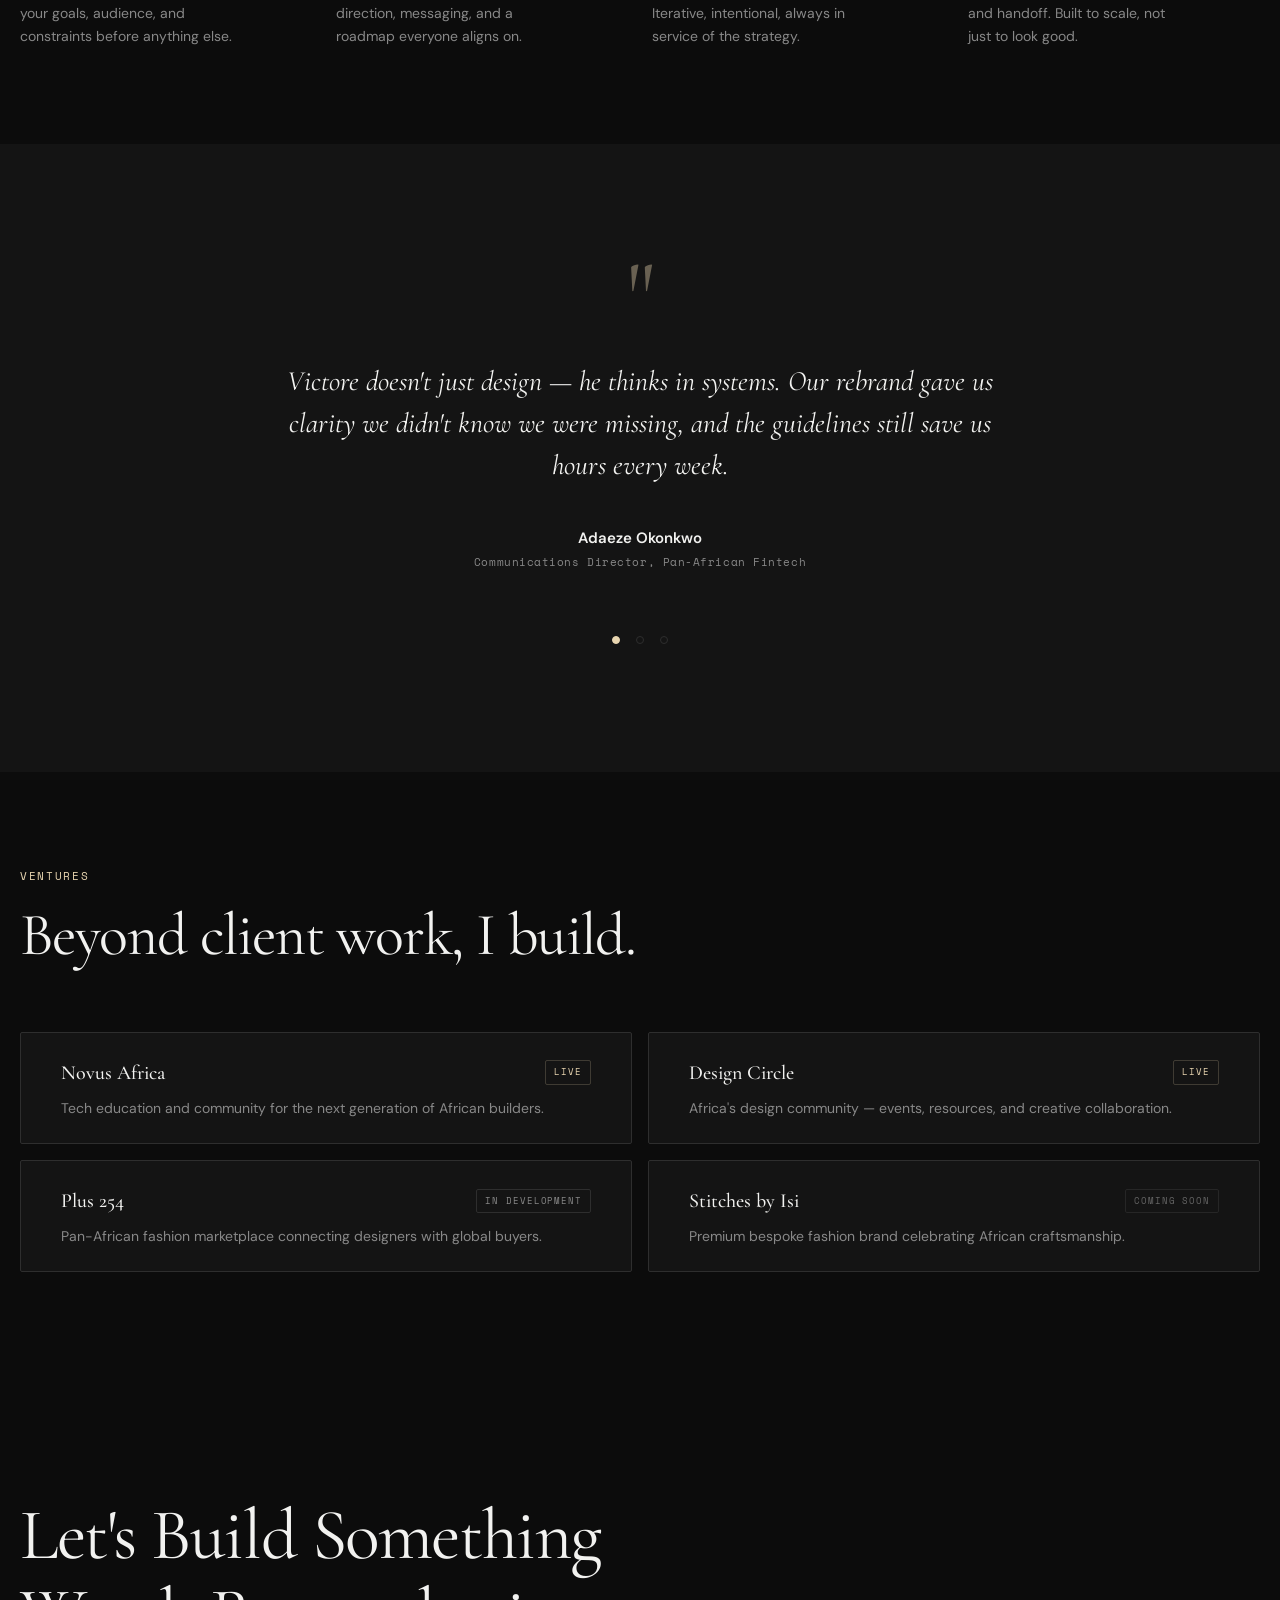
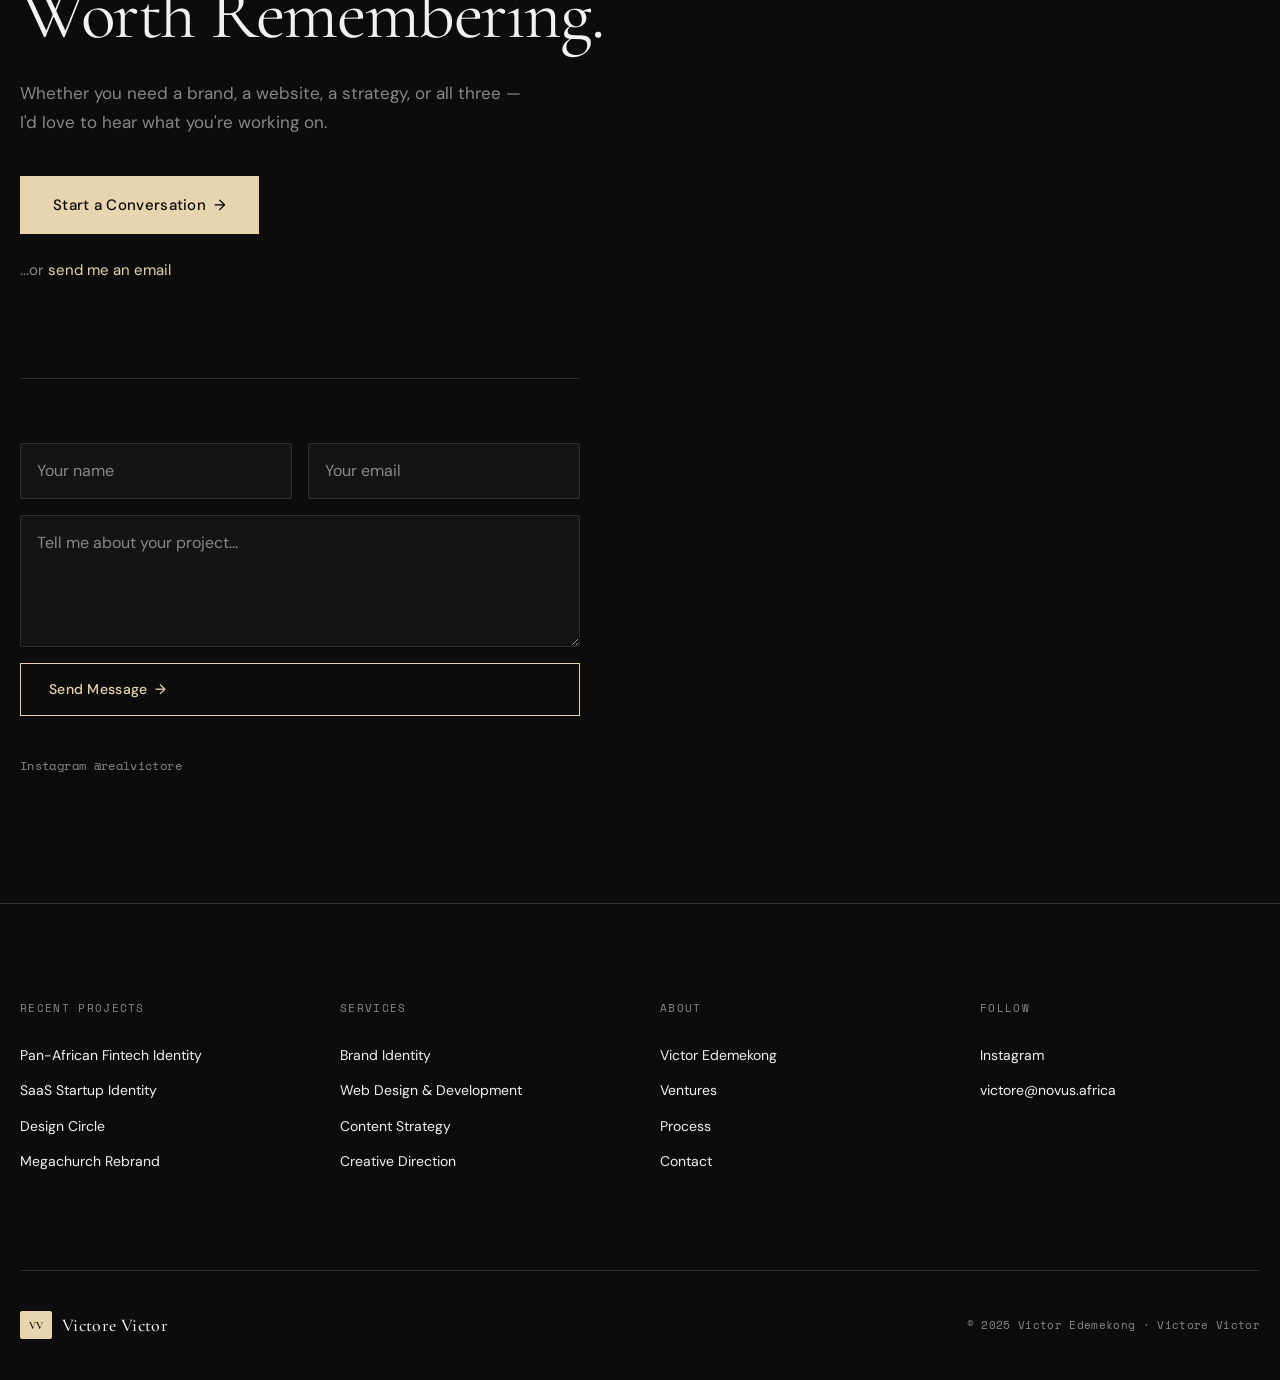
==== commit bd3ba5ee: "Adapt Kolibri-inspired layout while keeping Victore Victor branding. Fullscreen menu, featured proje" ====
--- a/index.html
+++ b/index.html
@@ -20,25 +20,36 @@
         <span class="logo-mark">VV</span>
         <span class="logo-text">Victore Victor</span>
       </a>
-      <button class="menu-toggle" id="menuToggle" aria-label="Toggle menu" aria-expanded="false">
-        <span class="menu-bar"></span>
-        <span class="menu-bar"></span>
+      <button class="menu-toggle" id="menuToggle" aria-label="Open menu" aria-expanded="false" aria-controls="menuOverlay">
+        <span class="menu-toggle-text">Menu</span>
       </button>
-      <nav class="nav" id="nav">
-        <a href="#work" class="nav-link">Work</a>
-        <a href="#services" class="nav-link">Services</a>
-        <a href="#about" class="nav-link">About</a>
-        <a href="#contact" class="nav-link">Contact</a>
-        <a href="#contact" class="btn btn--ghost btn--sm">Work With Me</a>
-      </nav>
     </div>
   </header>
+
+  <div class="menu-overlay" id="menuOverlay" aria-hidden="true">
+    <div class="menu-overlay-top">
+      <span class="menu-overlay-label">Navigation</span>
+      <button class="menu-close" id="menuClose" aria-label="Close menu">
+        <span class="menu-toggle-text">Close</span>
+      </button>
+    </div>
+    <nav class="menu-nav" id="nav" aria-label="Main">
+      <a href="#work" class="menu-nav-link">Work</a>
+      <a href="#services" class="menu-nav-link">Services</a>
+      <a href="#about" class="menu-nav-link">About</a>
+      <a href="#contact" class="menu-nav-link">Contact</a>
+    </nav>
+    <div class="menu-overlay-footer">
+      <a href="mailto:victore@novus.africa" class="menu-overlay-email">victore@novus.africa</a>
+      <a href="https://instagram.com/realvictore" target="_blank" rel="noopener noreferrer" class="menu-overlay-social">Instagram</a>
+    </div>
+  </div>
 
   <main id="main">
     <!-- Hero -->
     <section class="hero" id="hero" aria-label="Introduction">
       <div class="hero-spotlight" id="heroSpotlight" aria-hidden="true"></div>
-      <div class="hero-inner">
+      <div class="hero-inner container">
         <p class="hero-label reveal" data-delay="0">Victore Victor</p>
         <h1 class="hero-headline reveal" data-delay="1">
           <span class="line">Design that thinks.</span>
@@ -143,68 +154,69 @@
           <span class="section-tag">Selected Work</span>
           <h2 class="section-title" id="work-heading">Projects</h2>
         </div>
-        <div class="bento-grid">
-          <article class="bento-item bento-item--wide reveal">
-            <a href="#" class="bento-link">
-              <div class="bento-visual bento-visual--fintech" aria-hidden="true"></div>
-              <div class="bento-info">
-                <span class="bento-tag">Branding</span>
-                <h3 class="bento-name">Pan-African Fintech Identity</h3>
-                <p class="bento-desc">Full brand system for a trust-first fintech launch across West Africa.</p>
+
+        <article class="project-featured reveal">
+          <a href="#" class="project-featured-link">
+            <div class="project-featured-visual bento-visual--fintech" aria-hidden="true"></div>
+            <div class="project-featured-body">
+              <div class="project-featured-meta">
+                <span class="project-featured-tag">Case Study</span>
+                <span class="project-featured-year">2025</span>
               </div>
+              <h3 class="project-featured-title">Pan-African Fintech Identity</h3>
+              <p class="project-featured-desc">Full brand system for a trust-first fintech launch across West Africa.</p>
+            </div>
+          </a>
+        </article>
+
+        <ul class="project-list">
+          <li class="project-item reveal">
+            <a href="#" class="project-item-link">
+              <h3 class="project-item-title">SaaS Startup Identity</h3>
+              <p class="project-item-meta">
+                <span class="project-item-desc">Memorable B2B brand used through fundraise and product launch.</span>
+                <span class="project-item-year">2024</span>
+              </p>
             </a>
-          </article>
-          <article class="bento-item reveal">
-            <a href="#" class="bento-link">
-              <div class="bento-visual bento-visual--saas" aria-hidden="true"></div>
-              <div class="bento-info">
-                <span class="bento-tag">Branding</span>
-                <h3 class="bento-name">SaaS Startup Identity</h3>
-                <p class="bento-desc">Memorable B2B brand used through fundraise and product launch.</p>
-              </div>
+          </li>
+          <li class="project-item reveal">
+            <a href="#" class="project-item-link">
+              <h3 class="project-item-title">Corporate Services Site</h3>
+              <p class="project-item-meta">
+                <span class="project-item-desc">Lead-generating website with 3× form submissions post-launch.</span>
+                <span class="project-item-year">2024</span>
+              </p>
             </a>
-          </article>
-          <article class="bento-item reveal">
-            <a href="#" class="bento-link">
-              <div class="bento-visual bento-visual--corp" aria-hidden="true"></div>
-              <div class="bento-info">
-                <span class="bento-tag">Web</span>
-                <h3 class="bento-name">Corporate Services Site</h3>
-                <p class="bento-desc">Lead-generating website with 3× form submissions post-launch.</p>
-              </div>
+          </li>
+          <li class="project-item reveal">
+            <a href="#" class="project-item-link">
+              <h3 class="project-item-title">Megachurch Rebrand</h3>
+              <p class="project-item-meta">
+                <span class="project-item-desc">Complete rebrand, guidelines, and digital presence for a 10,000+ congregation.</span>
+                <span class="project-item-year">2023</span>
+              </p>
             </a>
-          </article>
-          <article class="bento-item bento-item--tall reveal">
-            <a href="#" class="bento-link">
-              <div class="bento-visual bento-visual--church" aria-hidden="true"></div>
-              <div class="bento-info">
-                <span class="bento-tag">Branding + Web</span>
-                <h3 class="bento-name">Megachurch Rebrand</h3>
-                <p class="bento-desc">Complete rebrand, guidelines, and digital presence for a 10,000+ congregation.</p>
-              </div>
+          </li>
+          <li class="project-item reveal">
+            <a href="#" class="project-item-link">
+              <h3 class="project-item-title">Trybez Marketplace</h3>
+              <p class="project-item-meta">
+                <span class="project-item-desc">Brand, UX, and storefront design for a Pan-African fashion platform.</span>
+                <span class="project-item-year">2023</span>
+              </p>
             </a>
-          </article>
-          <article class="bento-item bento-item--wide reveal">
-            <a href="#" class="bento-link">
-              <div class="bento-visual bento-visual--ecom" aria-hidden="true"></div>
-              <div class="bento-info">
-                <span class="bento-tag">E-commerce</span>
-                <h3 class="bento-name">Trybez Marketplace</h3>
-                <p class="bento-desc">Brand, UX, and storefront design for a Pan-African fashion platform.</p>
-              </div>
+          </li>
+          <li class="project-item reveal">
+            <a href="#" class="project-item-link">
+              <h3 class="project-item-title">Design Circle</h3>
+              <p class="project-item-meta">
+                <span class="project-item-desc">Visual identity and content system for Africa's design community.</span>
+                <span class="project-item-year">2025</span>
+              </p>
             </a>
-          </article>
-          <article class="bento-item reveal">
-            <a href="#" class="bento-link">
-              <div class="bento-visual bento-visual--media" aria-hidden="true"></div>
-              <div class="bento-info">
-                <span class="bento-tag">Creative Direction</span>
-                <h3 class="bento-name">Design Circle</h3>
-                <p class="bento-desc">Visual identity and content system for Africa's design community.</p>
-              </div>
-            </a>
-          </article>
-        </div>
+          </li>
+        </ul>
+
         <div class="work-cta reveal">
           <a href="#" class="link-arrow">View All Work <span aria-hidden="true">→</span></a>
         </div>
@@ -328,6 +340,10 @@
       <div class="container">
         <h2 class="cta-headline reveal" id="cta-heading">Let's Build Something<br>Worth Remembering.</h2>
         <p class="cta-sub reveal">Whether you need a brand, a website, a strategy, or all three — I'd love to hear what you're working on.</p>
+        <div class="cta-actions reveal">
+          <a href="#contactForm" class="btn btn--primary btn--lg btn--shimmer">Start a Conversation <span aria-hidden="true">→</span></a>
+          <p class="cta-alt">...or <a href="mailto:victore@novus.africa">send me an email</a></p>
+        </div>
         <form class="contact-form reveal" id="contactForm" action="mailto:victore@novus.africa" method="post" enctype="text/plain">
           <div class="form-row">
             <label for="name" class="visually-hidden">Your name</label>
@@ -337,11 +353,8 @@
           </div>
           <label for="message" class="visually-hidden">Your message</label>
           <textarea id="message" name="message" rows="4" placeholder="Tell me about your project..." required></textarea>
-          <button type="submit" class="btn btn--primary btn--shimmer">Start a Conversation <span aria-hidden="true">→</span></button>
+          <button type="submit" class="btn btn--ghost">Send Message <span aria-hidden="true">→</span></button>
         </form>
-        <p class="cta-email reveal">
-          Or email directly: <a href="mailto:victore@novus.africa">victore@novus.africa</a>
-        </p>
         <div class="social-links reveal">
           <a href="https://instagram.com/realvictore" target="_blank" rel="noopener noreferrer" class="social-link">Instagram @realvictore</a>
         </div>
@@ -350,17 +363,47 @@
   </main>
 
   <footer class="site-footer">
-    <div class="footer-inner">
+    <div class="footer-grid container">
+      <div class="footer-col">
+        <h3 class="footer-col-title">Recent projects</h3>
+        <ul class="footer-list">
+          <li><a href="#work">Pan-African Fintech Identity</a></li>
+          <li><a href="#work">SaaS Startup Identity</a></li>
+          <li><a href="#work">Design Circle</a></li>
+          <li><a href="#work">Megachurch Rebrand</a></li>
+        </ul>
+      </div>
+      <div class="footer-col">
+        <h3 class="footer-col-title">Services</h3>
+        <ul class="footer-list">
+          <li><a href="#services">Brand Identity</a></li>
+          <li><a href="#services">Web Design & Development</a></li>
+          <li><a href="#services">Content Strategy</a></li>
+          <li><a href="#services">Creative Direction</a></li>
+        </ul>
+      </div>
+      <div class="footer-col">
+        <h3 class="footer-col-title">About</h3>
+        <ul class="footer-list">
+          <li><a href="#about">Victor Edemekong</a></li>
+          <li><a href="#ventures">Ventures</a></li>
+          <li><a href="#process">Process</a></li>
+          <li><a href="#contact">Contact</a></li>
+        </ul>
+      </div>
+      <div class="footer-col">
+        <h3 class="footer-col-title">Follow</h3>
+        <ul class="footer-list">
+          <li><a href="https://instagram.com/realvictore" target="_blank" rel="noopener noreferrer">Instagram</a></li>
+          <li><a href="mailto:victore@novus.africa">victore@novus.africa</a></li>
+        </ul>
+      </div>
+    </div>
+    <div class="footer-bottom container">
       <a href="#" class="logo logo--footer" aria-label="Victore Victor home">
         <span class="logo-mark">VV</span>
         <span class="logo-text">Victore Victor</span>
       </a>
-      <nav class="footer-nav" aria-label="Footer">
-        <a href="#work">Work</a>
-        <a href="#services">Services</a>
-        <a href="#about">About</a>
-        <a href="#contact">Contact</a>
-      </nav>
       <p class="footer-copy">© 2025 Victor Edemekong · Victore Victor</p>
     </div>
   </footer>
--- a/css/styles.css
+++ b/css/styles.css
@@ -194,12 +194,6 @@
   letter-spacing: 0.02em;
 }
 
-.nav {
-  display: flex;
-  align-items: center;
-  gap: var(--space-lg);
-}
-
 .nav-link {
   position: relative;
   font-size: 0.875rem;
@@ -207,53 +201,124 @@
   transition: color 0.3s var(--ease);
 }
 
-.nav-link::after {
-  content: "";
-  position: absolute;
-  left: 0;
-  bottom: -4px;
-  width: 100%;
-  height: 1px;
-  background: var(--accent);
-  transform: scaleX(0);
-  transform-origin: left;
-  transition: transform 0.35s var(--ease-out);
-}
-
-.nav-link:hover,
-.nav-link:focus-visible {
+/* Menu toggle — Kolibri-style text button */
+.menu-toggle,
+.menu-close {
+  display: flex;
+  align-items: center;
+  cursor: pointer;
+  padding: 0.25rem 0;
   color: var(--text);
-}
-
-.nav-link:hover::after,
-.nav-link:focus-visible::after {
-  transform: scaleX(1);
-}
-
-.menu-toggle {
-  display: none;
+  transition: color 0.3s var(--ease);
+}
+
+.menu-toggle:hover,
+.menu-close:hover,
+.menu-toggle:focus-visible,
+.menu-close:focus-visible {
+  color: var(--accent);
+}
+
+.menu-toggle-text {
+  font-family: var(--font-mono);
+  font-size: 0.75rem;
+  letter-spacing: 0.12em;
+  text-transform: uppercase;
+}
+
+/* Fullscreen menu overlay */
+.menu-overlay {
+  position: fixed;
+  inset: 0;
+  z-index: 200;
+  display: flex;
   flex-direction: column;
-  justify-content: center;
-  gap: 6px;
-  width: 32px;
-  height: 32px;
-  cursor: pointer;
-}
-
-.menu-bar {
-  display: block;
-  width: 100%;
-  height: 1px;
-  background: var(--text);
-  transition: transform 0.3s var(--ease), opacity 0.3s var(--ease);
-}
-
-.menu-toggle[aria-expanded="true"] .menu-bar:first-child {
-  transform: translateY(3.5px) rotate(45deg);
-}
-
-.menu-toggle[aria-expanded="true"] .menu-bar:last-child {
-  transform: translateY(-3.5px) rotate(-45deg);
+  padding: var(--space-md) max(1.25rem, calc((100% - 1280px) / 2 + 1.25rem));
+  background: var(--bg);
+  opacity: 0;
+  visibility: hidden;
+  transition: opacity 0.45s var(--ease-out), visibility 0.45s var(--ease-out);
+}
+
+.menu-overlay.open {
+  opacity: 1;
+  visibility: visible;
+}
+
+.menu-overlay-top {
+  display: flex;
+  align-items: center;
+  justify-content: space-between;
+  padding-block: var(--space-sm);
+  margin-bottom: var(--space-2xl);
+}
+
+.menu-overlay-label {
+  font-family: var(--font-mono);
+  font-size: 0.6875rem;
+  letter-spacing: 0.15em;
+  text-transform: uppercase;
+  color: var(--text-muted);
+}
+
+.menu-nav {
+  display: flex;
+  flex-direction: column;
+  gap: var(--space-md);
+  flex: 1;
+}
+
+.menu-nav-link {
+  font-family: var(--font-display);
+  font-size: clamp(2.5rem, 8vw, 4.5rem);
+  font-weight: 400;
+  line-height: 1.1;
+  letter-spacing: -0.02em;
+  color: var(--text);
+  transform: translateY(20px);
+  opacity: 0;
+  transition: color 0.3s var(--ease), transform 0.5s var(--ease-out), opacity 0.5s var(--ease-out);
+}
+
+.menu-overlay.open .menu-nav-link {
+  transform: translateY(0);
+  opacity: 1;
+}
+
+.menu-overlay.open .menu-nav-link:nth-child(1) { transition-delay: 0.05s; }
+.menu-overlay.open .menu-nav-link:nth-child(2) { transition-delay: 0.1s; }
+.menu-overlay.open .menu-nav-link:nth-child(3) { transition-delay: 0.15s; }
+.menu-overlay.open .menu-nav-link:nth-child(4) { transition-delay: 0.2s; }
+
+.menu-nav-link:hover,
+.menu-nav-link:focus-visible {
+  color: var(--accent);
+}
+
+.menu-overlay-footer {
+  display: flex;
+  flex-wrap: wrap;
+  gap: var(--space-md) var(--space-xl);
+  padding-top: var(--space-xl);
+  border-top: 1px solid var(--border);
+}
+
+.menu-overlay-email,
+.menu-overlay-social {
+  font-family: var(--font-mono);
+  font-size: 0.75rem;
+  letter-spacing: 0.05em;
+  color: var(--text-muted);
+  transition: color 0.3s var(--ease);
+}
+
+.menu-overlay-email:hover,
+.menu-overlay-social:hover {
+  color: var(--accent);
+}
+
+body.menu-open {
+  overflow: hidden;
 }
 
 /* Buttons */
@@ -274,6 +339,11 @@
   font-size: 0.8125rem;
 }
 
+.btn--lg {
+  padding: 1rem 2rem;
+  font-size: 0.9375rem;
+}
+
 .btn--ghost {
   border: 1px solid var(--accent);
   color: var(--accent);
@@ -367,7 +437,8 @@
 .hero-inner {
   position: relative;
   z-index: 1;
-  max-width: 900px;
+  max-width: 100%;
+  padding-block: var(--space-xl);
 }
 
 .hero-label {
@@ -388,8 +459,9 @@
 
 .hero-headline .line {
   display: block;
-  font-size: clamp(3rem, 8vw, 6.5rem);
-  letter-spacing: -0.02em;
+  font-size: clamp(3rem, 9vw, 7rem);
+  letter-spacing: -0.03em;
+  max-width: 14ch;
 }
 
 .hero-headline .line--offset {
@@ -399,11 +471,11 @@
 }
 
 .hero-sub {
-  max-width: 480px;
-  font-size: clamp(1rem, 2vw, 1.125rem);
+  max-width: 520px;
+  font-size: clamp(1.0625rem, 2vw, 1.25rem);
   color: var(--text-muted);
   margin-bottom: var(--space-xl);
-  line-height: 1.7;
+  line-height: 1.75;
 }
 
 .hero-cta {
@@ -596,81 +668,53 @@
 }
 
 /* ==========================================================================
-   Portfolio — Bento Grid
+   Portfolio — Featured + List (Kolibri-inspired)
    ========================================================================== */
 
-.bento-grid {
+.project-featured {
+  margin-bottom: var(--space-xl);
+}
+
+.project-featured-link {
   display: grid;
-  grid-template-columns: repeat(3, 1fr);
-  grid-auto-rows: minmax(280px, auto);
-  gap: var(--space-sm);
-}
-
-.bento-item {
-  position: relative;
+  grid-template-columns: 1.2fr 1fr;
+  gap: var(--space-md);
   background: var(--surface);
+  border: 1px solid var(--border);
   border-radius: 2px;
   overflow: hidden;
-  min-height: 280px;
-}
-
-.bento-item--wide {
-  grid-column: span 2;
-}
-
-.bento-item--tall {
-  grid-row: span 2;
-}
-
-.bento-link {
+  transition: border-color 0.35s var(--ease);
+}
+
+.project-featured-link:hover,
+.project-featured-link:focus-visible {
+  border-color: var(--accent-muted);
+}
+
+.project-featured-visual {
+  min-height: 320px;
+  transition: transform 0.6s var(--ease-out);
+}
+
+.project-featured-link:hover .project-featured-visual {
+  transform: scale(1.02);
+}
+
+.project-featured-body {
   display: flex;
   flex-direction: column;
-  height: 100%;
-}
-
-.bento-visual {
-  flex: 1;
-  min-height: 180px;
-  transition: transform 0.6s var(--ease-out);
-  background-size: cover;
-  background-position: center;
-}
-
-.bento-link:hover .bento-visual,
-.bento-link:focus-visible .bento-visual {
-  transform: scale(1.03);
-}
-
-.bento-visual--fintech {
-  background: linear-gradient(135deg, #1a1520 0%, #2d2438 50%, rgba(232, 213, 176, 0.15) 100%);
-}
-
-.bento-visual--saas {
-  background: linear-gradient(160deg, #0f1419 0%, #1e2a3a 60%, rgba(232, 213, 176, 0.1) 100%);
-}
-
-.bento-visual--corp {
-  background: linear-gradient(180deg, #141414 0%, #1c1c1c 40%, rgba(232, 213, 176, 0.08) 100%);
-}
-
-.bento-visual--church {
-  background: linear-gradient(145deg, #18120f 0%, #2a1f18 50%, rgba(232, 213, 176, 0.12) 100%);
-}
-
-.bento-visual--ecom {
-  background: linear-gradient(120deg, #1a1018 0%, #251a28 50%, rgba(232, 213, 176, 0.18) 100%);
-}
-
-.bento-visual--media {
-  background: linear-gradient(200deg, #101418 0%, #1a2228 70%, rgba(232, 213, 176, 0.1) 100%);
-}
-
-.bento-info {
-  padding: var(--space-md);
-  position: relative;
-}
-
-.bento-tag {
+  justify-content: center;
+  padding: var(--space-lg);
+}
+
+.project-featured-meta {
+  display: flex;
+  align-items: center;
+  gap: var(--space-sm);
+  margin-bottom: var(--space-sm);
+}
+
+.project-featured-tag {
   font-family: var(--font-mono);
   font-size: 0.625rem;
   letter-spacing: 0.12em;
@@ -678,35 +722,111 @@
   color: var(--accent);
 }
 
-.bento-name {
+.project-featured-year {
+  font-family: var(--font-mono);
+  font-size: 0.625rem;
+  color: var(--text-muted);
+}
+
+.project-featured-title {
   font-family: var(--font-display);
-  font-size: 1.375rem;
+  font-size: clamp(1.75rem, 4vw, 2.75rem);
   font-weight: 500;
-  margin-top: 0.375rem;
-  line-height: 1.2;
-}
-
-.bento-desc {
-  font-size: 0.8125rem;
-  color: var(--text-muted);
-  margin-top: 0.5rem;
-  max-height: 0;
-  opacity: 0;
-  overflow: hidden;
-  transform: translateY(8px);
-  transition: max-height 0.4s var(--ease-out), opacity 0.4s var(--ease-out), transform 0.4s var(--ease-out);
-}
-
-.bento-link:hover .bento-desc,
-.bento-link:focus-visible .bento-desc {
-  max-height: 80px;
-  opacity: 1;
-  transform: translateY(0);
+  line-height: 1.15;
+  margin-bottom: var(--space-sm);
+}
+
+.project-featured-desc {
+  font-size: 0.9375rem;
+  color: var(--text-muted);
+  line-height: 1.65;
+  max-width: 42ch;
+}
+
+.project-list {
+  list-style: none;
+  border-top: 1px solid var(--border);
+}
+
+.project-item {
+  border-bottom: 1px solid var(--border);
+}
+
+.project-item-link {
+  display: block;
+  padding: var(--space-lg) 0;
+  transition: padding-left 0.35s var(--ease-out);
+}
+
+.project-item-link:hover,
+.project-item-link:focus-visible {
+  padding-left: var(--space-sm);
+}
+
+.project-item-title {
+  font-family: var(--font-display);
+  font-size: clamp(1.5rem, 4vw, 2.5rem);
+  font-weight: 500;
+  line-height: 1.15;
+  margin-bottom: 0.5rem;
+  transition: color 0.3s var(--ease);
+}
+
+.project-item-link:hover .project-item-title,
+.project-item-link:focus-visible .project-item-title {
+  color: var(--accent);
+}
+
+.project-item-meta {
+  display: flex;
+  flex-wrap: wrap;
+  align-items: baseline;
+  justify-content: space-between;
+  gap: var(--space-sm) var(--space-md);
+}
+
+.project-item-desc {
+  font-size: 0.9375rem;
+  color: var(--text-muted);
+  max-width: 56ch;
+  line-height: 1.6;
+}
+
+.project-item-year {
+  font-family: var(--font-mono);
+  font-size: 0.6875rem;
+  letter-spacing: 0.08em;
+  color: var(--text-muted);
+  flex-shrink: 0;
 }
 
 .work-cta {
   margin-top: var(--space-xl);
-  text-align: center;
+}
+
+/* Shared project visuals */
+.bento-visual--fintech {
+  background: linear-gradient(135deg, #1a1520 0%, #2d2438 50%, rgba(232, 213, 176, 0.15) 100%);
+}
+
+.bento-visual--saas {
+  background: linear-gradient(160deg, #0f1419 0%, #1e2a3a 60%, rgba(232, 213, 176, 0.1) 100%);
+}
+
+.bento-visual--corp {
+  background: linear-gradient(180deg, #141414 0%, #1c1c1c 40%, rgba(232, 213, 176, 0.08) 100%);
+}
+
+.bento-visual--church {
+  background: linear-gradient(145deg, #18120f 0%, #2a1f18 50%, rgba(232, 213, 176, 0.12) 100%);
+}
+
+.bento-visual--ecom {
+  background: linear-gradient(120deg, #1a1018 0%, #251a28 50%, rgba(232, 213, 176, 0.18) 100%);
+}
+
+.bento-visual--media {
+  background: linear-gradient(200deg, #101418 0%, #1a2228 70%, rgba(232, 213, 176, 0.1) 100%);
 }
 
 /* ==========================================================================
@@ -952,8 +1072,27 @@
   font-size: 1.0625rem;
   color: var(--text-muted);
   max-width: 520px;
-  margin-bottom: var(--space-xl);
+  margin-bottom: var(--space-lg);
   line-height: 1.7;
+}
+
+.cta-actions {
+  margin-bottom: var(--space-2xl);
+}
+
+.cta-alt {
+  margin-top: var(--space-md);
+  font-size: 0.9375rem;
+  color: var(--text-muted);
+}
+
+.cta-alt a {
+  color: var(--accent);
+  transition: opacity 0.3s var(--ease);
+}
+
+.cta-alt a:hover {
+  opacity: 0.8;
 }
 
 .contact-form {
@@ -961,7 +1100,8 @@
   display: flex;
   flex-direction: column;
   gap: var(--space-sm);
-  margin-bottom: var(--space-lg);
+  padding-top: var(--space-xl);
+  border-top: 1px solid var(--border);
 }
 
 .form-row {
@@ -1015,6 +1155,7 @@
 .social-links {
   display: flex;
   gap: var(--space-md);
+  margin-top: var(--space-lg);
 }
 
 .social-link {
@@ -1035,32 +1176,51 @@
 
 .site-footer {
   border-top: 1px solid var(--accent-muted);
-  padding: var(--space-lg) 0;
-}
-
-.footer-inner {
+  padding: var(--space-2xl) 0 var(--space-lg);
+}
+
+.footer-grid {
+  display: grid;
+  grid-template-columns: repeat(4, 1fr);
+  gap: var(--space-xl) var(--space-lg);
+  margin-bottom: var(--space-2xl);
+}
+
+.footer-col-title {
+  font-family: var(--font-mono);
+  font-size: 0.6875rem;
+  letter-spacing: 0.12em;
+  text-transform: uppercase;
+  color: var(--text-muted);
+  margin-bottom: var(--space-md);
+  font-weight: 400;
+}
+
+.footer-list {
+  list-style: none;
+  display: flex;
+  flex-direction: column;
+  gap: 0.625rem;
+}
+
+.footer-list a {
+  font-size: 0.875rem;
+  color: var(--text);
+  transition: color 0.3s var(--ease);
+}
+
+.footer-list a:hover {
+  color: var(--accent);
+}
+
+.footer-bottom {
   display: flex;
   align-items: center;
   justify-content: space-between;
   flex-wrap: wrap;
   gap: var(--space-md);
-  width: var(--container);
-  margin-inline: auto;
-}
-
-.footer-nav {
-  display: flex;
-  gap: var(--space-lg);
-}
-
-.footer-nav a {
-  font-size: 0.8125rem;
-  color: var(--text-muted);
-  transition: color 0.3s var(--ease);
-}
-
-.footer-nav a:hover {
-  color: var(--text);
+  padding-top: var(--space-lg);
+  border-top: 1px solid var(--border);
 }
 
 .footer-copy {
@@ -1085,16 +1245,16 @@
    ========================================================================== */
 
 @media (max-width: 1023px) {
-  .bento-grid {
+  .project-featured-link {
+    grid-template-columns: 1fr;
+  }
+
+  .project-featured-visual {
+    min-height: 240px;
+  }
+
+  .footer-grid {
     grid-template-columns: repeat(2, 1fr);
-  }
-
-  .bento-item--wide {
-    grid-column: span 2;
-  }
-
-  .bento-item--tall {
-    grid-row: span 1;
   }
 
   .timeline {
@@ -1113,45 +1273,23 @@
     --space-3xl: 5rem;
   }
 
-  .menu-toggle {
-    display: flex;
-  }
-
-  .nav {
-    position: fixed;
-    top: var(--header-h);
-    left: 0;
-    right: 0;
-    bottom: 0;
+  .hero-headline .line--offset {
+    margin-left: 0;
+  }
+
+  .project-item-meta {
     flex-direction: column;
     align-items: flex-start;
-    justify-content: flex-start;
-    gap: var(--space-md);
-    padding: var(--space-xl) var(--space-md);
-    background: var(--bg);
-    border-top: 1px solid var(--border);
-    transform: translateX(100%);
-    transition: transform 0.4s var(--ease-out);
-  }
-
-  .nav.open {
-    transform: translateX(0);
-  }
-
-  .nav .btn {
-    margin-top: var(--space-sm);
-  }
-
-  .hero-headline .line--offset {
-    margin-left: 0;
-  }
-
-  .bento-grid {
+  }
+
+  .footer-grid {
     grid-template-columns: 1fr;
-  }
-
-  .bento-item--wide {
-    grid-column: span 1;
+    gap: var(--space-lg);
+  }
+
+  .footer-bottom {
+    flex-direction: column;
+    align-items: flex-start;
   }
 
   .timeline {
@@ -1177,21 +1315,6 @@
   .form-row {
     grid-template-columns: 1fr;
   }
-
-  .footer-inner {
-    flex-direction: column;
-    text-align: center;
-  }
-
-  .footer-nav {
-    order: 2;
-    flex-wrap: wrap;
-    justify-content: center;
-  }
-
-  .footer-copy {
-    order: 3;
-  }
 }
 
 /* ==========================================================================
@@ -1227,7 +1350,12 @@
     stroke-dashoffset: 0;
   }
 
-  .bento-link:hover .bento-visual {
+  .project-featured-link:hover .project-featured-visual {
     transform: none;
   }
-}
+
+  .menu-nav-link {
+    transform: none;
+    opacity: 1;
+  }
+}
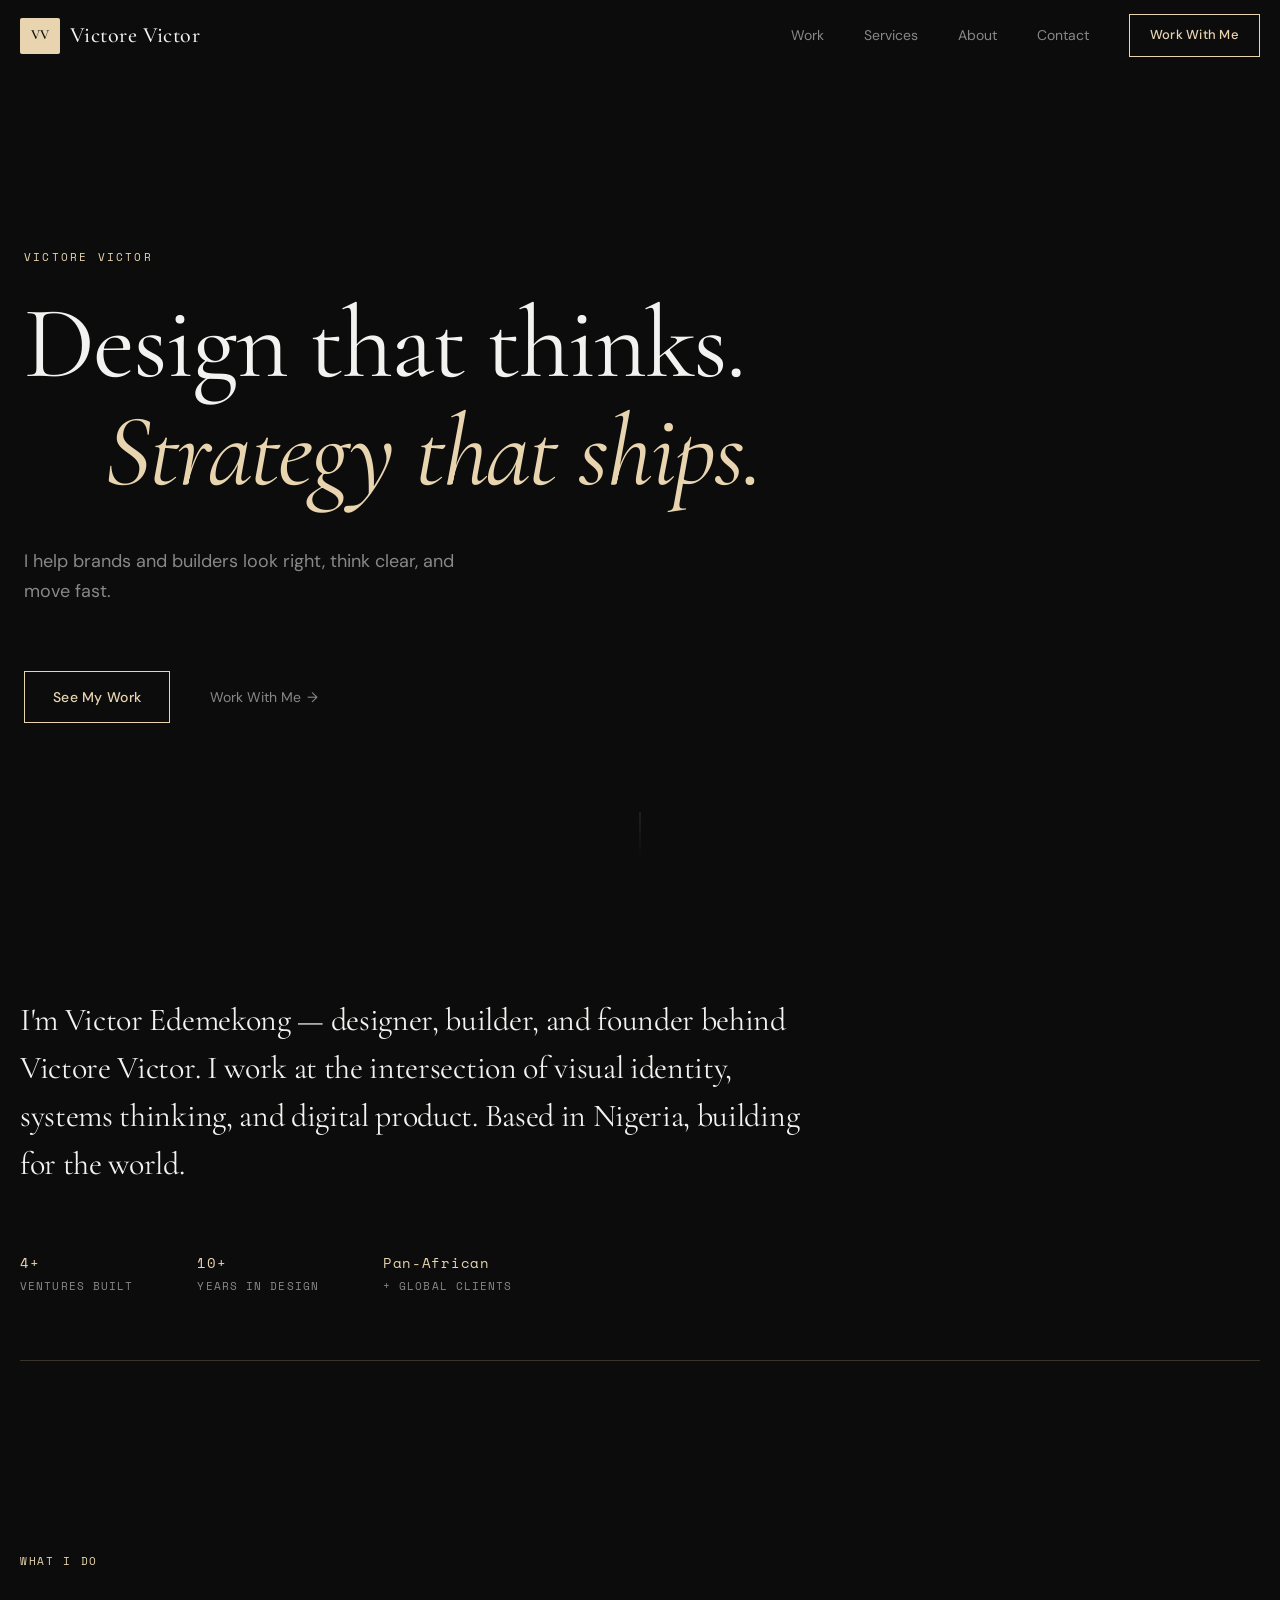
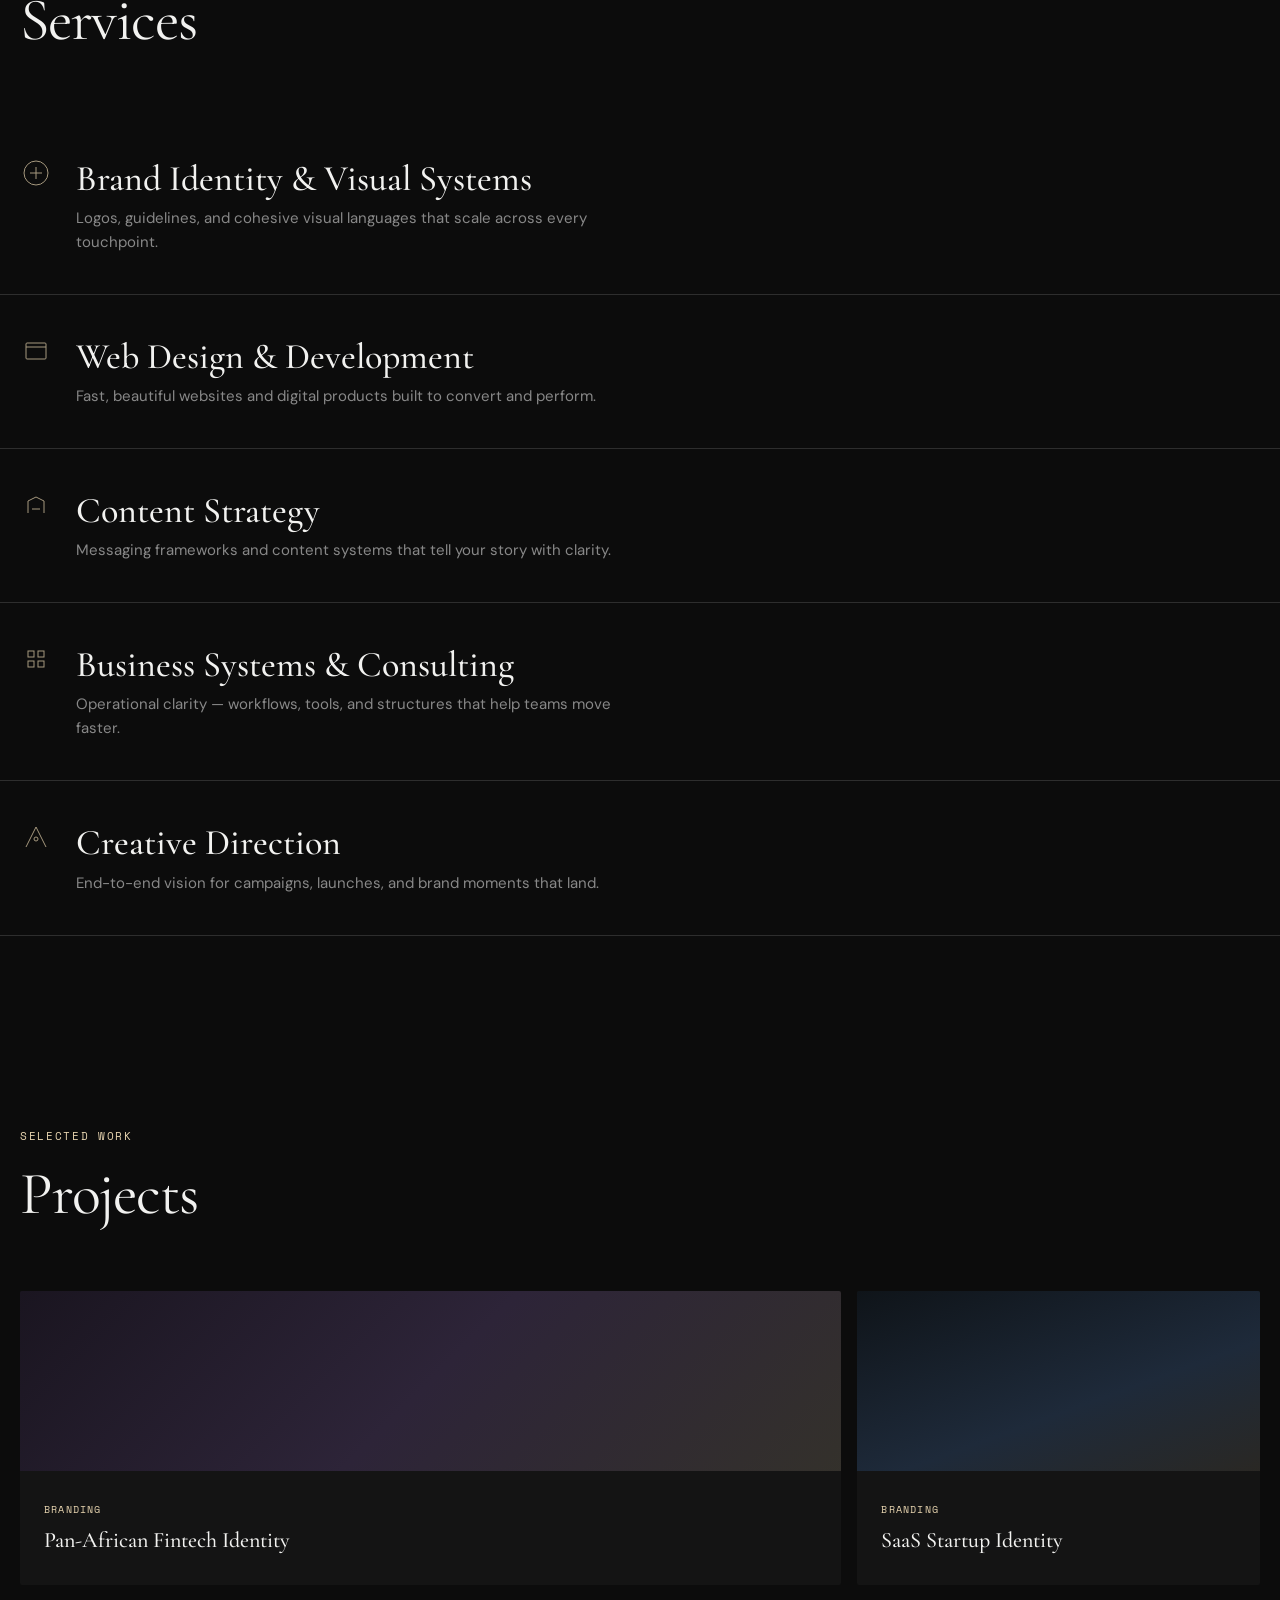
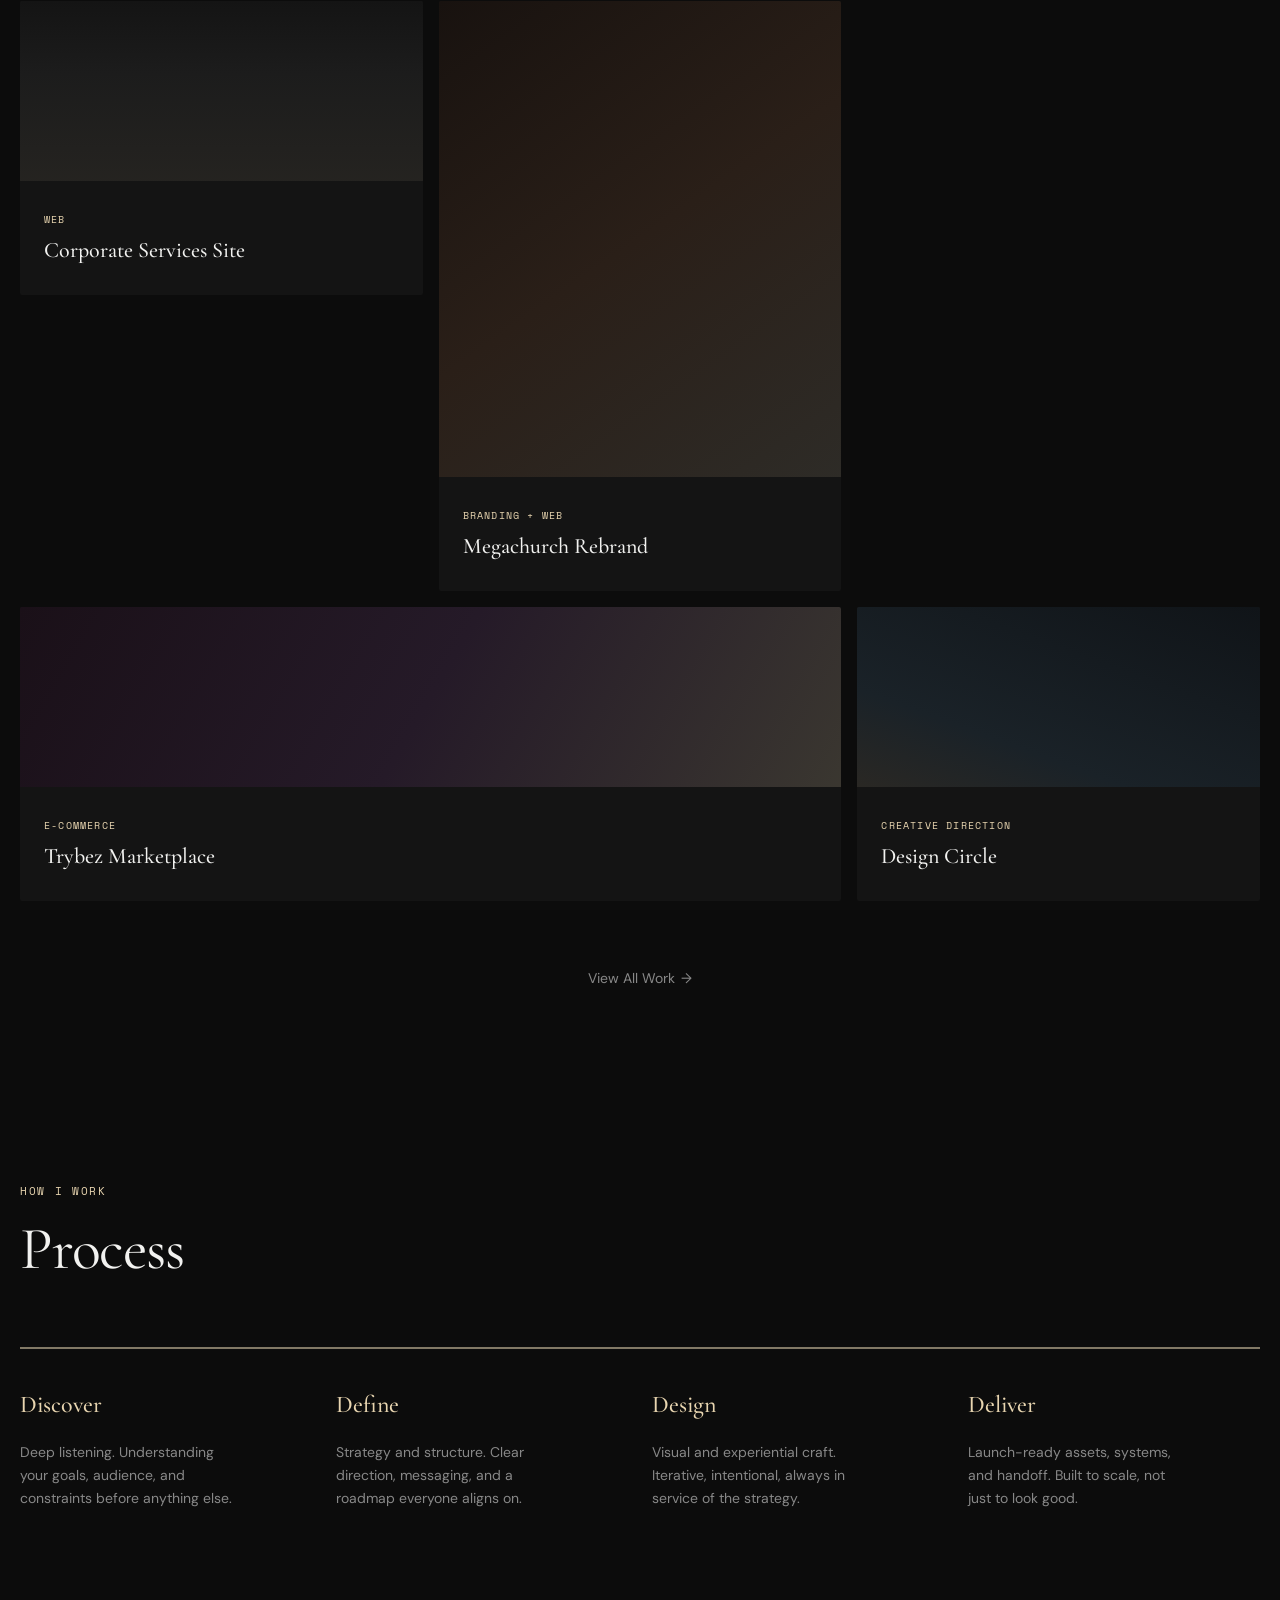
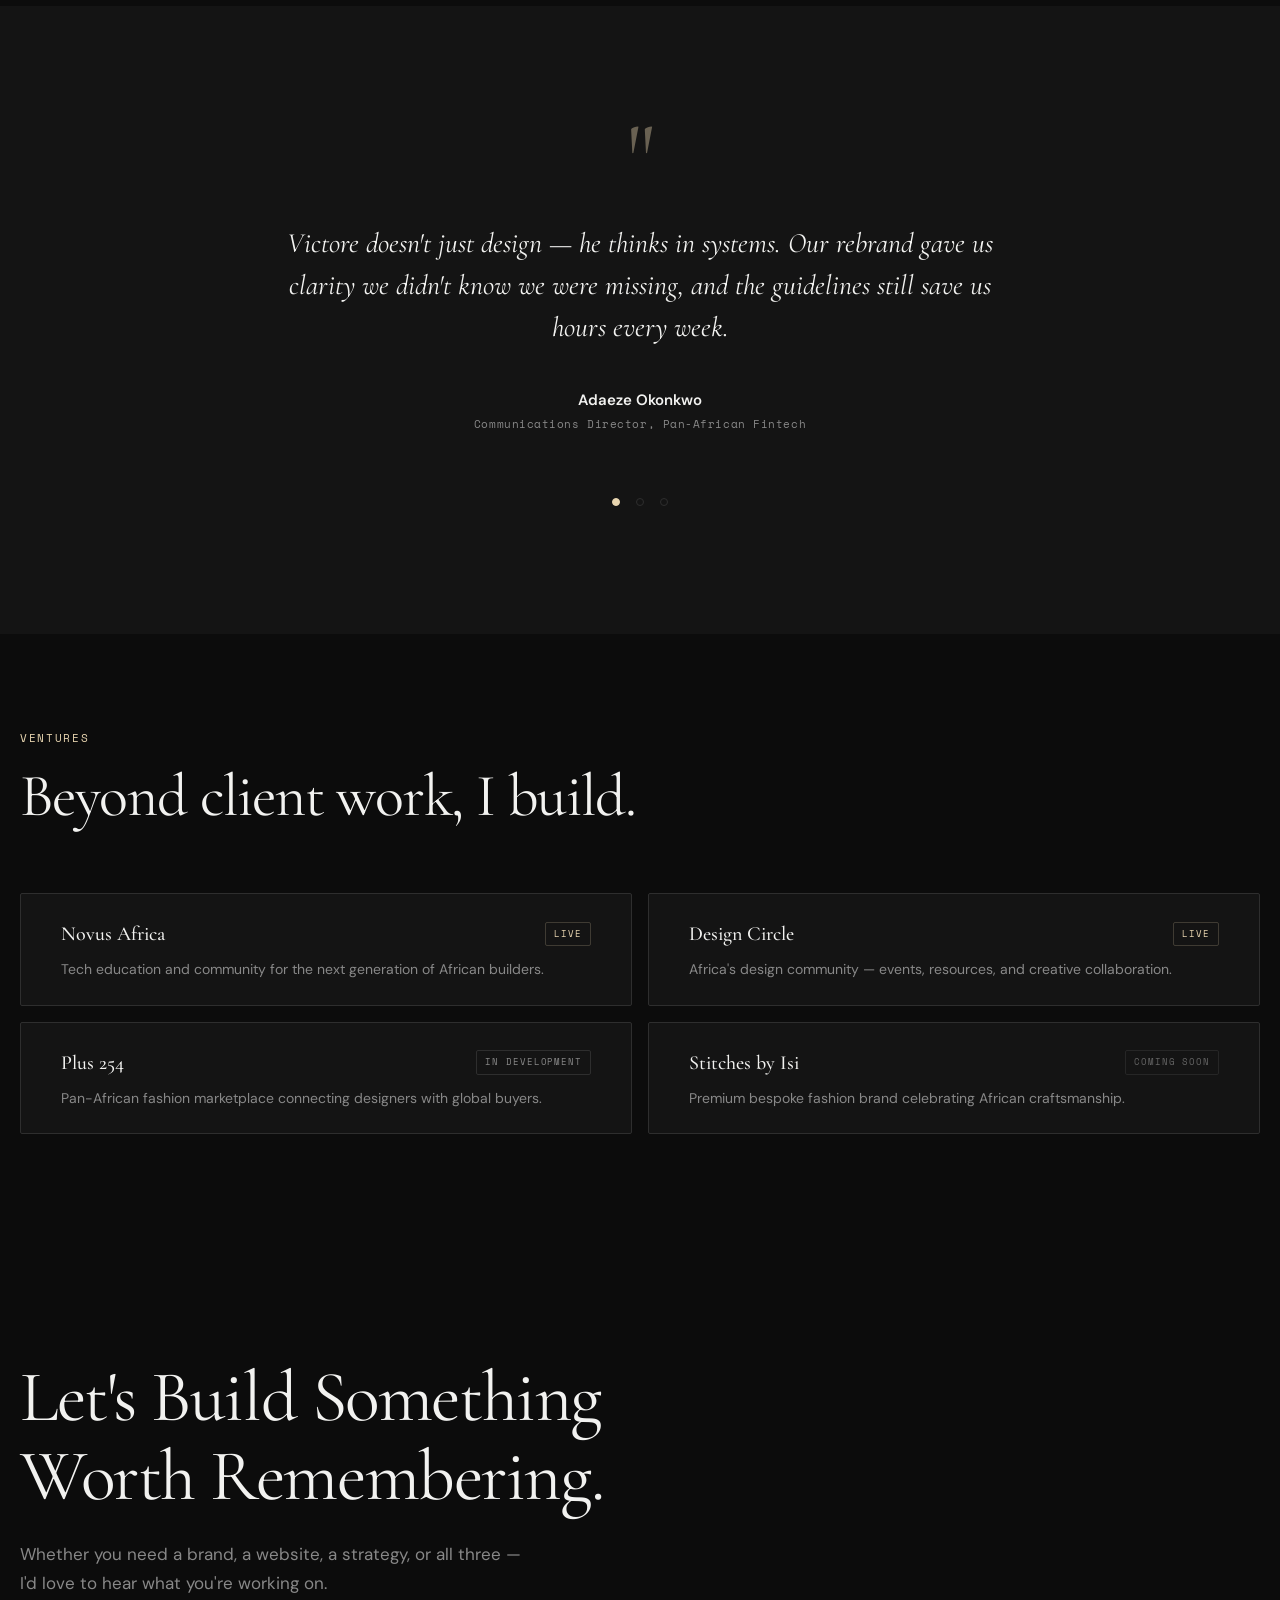
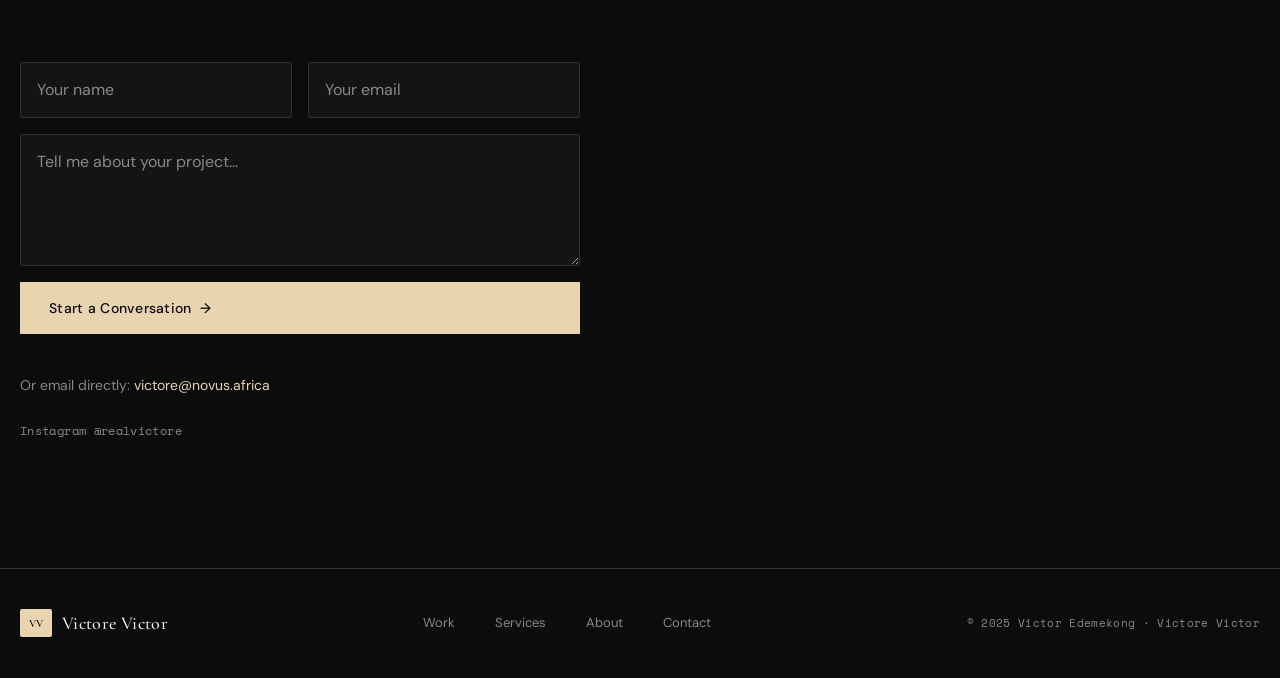
==== commit 0e401b10: "Revert to original site design before Kolibri layout changes." ====
--- a/index.html
+++ b/index.html
@@ -20,36 +20,25 @@
         <span class="logo-mark">VV</span>
         <span class="logo-text">Victore Victor</span>
       </a>
-      <button class="menu-toggle" id="menuToggle" aria-label="Open menu" aria-expanded="false" aria-controls="menuOverlay">
-        <span class="menu-toggle-text">Menu</span>
+      <button class="menu-toggle" id="menuToggle" aria-label="Toggle menu" aria-expanded="false">
+        <span class="menu-bar"></span>
+        <span class="menu-bar"></span>
       </button>
+      <nav class="nav" id="nav">
+        <a href="#work" class="nav-link">Work</a>
+        <a href="#services" class="nav-link">Services</a>
+        <a href="#about" class="nav-link">About</a>
+        <a href="#contact" class="nav-link">Contact</a>
+        <a href="#contact" class="btn btn--ghost btn--sm">Work With Me</a>
+      </nav>
     </div>
   </header>
-
-  <div class="menu-overlay" id="menuOverlay" aria-hidden="true">
-    <div class="menu-overlay-top">
-      <span class="menu-overlay-label">Navigation</span>
-      <button class="menu-close" id="menuClose" aria-label="Close menu">
-        <span class="menu-toggle-text">Close</span>
-      </button>
-    </div>
-    <nav class="menu-nav" id="nav" aria-label="Main">
-      <a href="#work" class="menu-nav-link">Work</a>
-      <a href="#services" class="menu-nav-link">Services</a>
-      <a href="#about" class="menu-nav-link">About</a>
-      <a href="#contact" class="menu-nav-link">Contact</a>
-    </nav>
-    <div class="menu-overlay-footer">
-      <a href="mailto:victore@novus.africa" class="menu-overlay-email">victore@novus.africa</a>
-      <a href="https://instagram.com/realvictore" target="_blank" rel="noopener noreferrer" class="menu-overlay-social">Instagram</a>
-    </div>
-  </div>
 
   <main id="main">
     <!-- Hero -->
     <section class="hero" id="hero" aria-label="Introduction">
       <div class="hero-spotlight" id="heroSpotlight" aria-hidden="true"></div>
-      <div class="hero-inner container">
+      <div class="hero-inner">
         <p class="hero-label reveal" data-delay="0">Victore Victor</p>
         <h1 class="hero-headline reveal" data-delay="1">
           <span class="line">Design that thinks.</span>
@@ -154,69 +143,68 @@
           <span class="section-tag">Selected Work</span>
           <h2 class="section-title" id="work-heading">Projects</h2>
         </div>
-
-        <article class="project-featured reveal">
-          <a href="#" class="project-featured-link">
-            <div class="project-featured-visual bento-visual--fintech" aria-hidden="true"></div>
-            <div class="project-featured-body">
-              <div class="project-featured-meta">
-                <span class="project-featured-tag">Case Study</span>
-                <span class="project-featured-year">2025</span>
-              </div>
-              <h3 class="project-featured-title">Pan-African Fintech Identity</h3>
-              <p class="project-featured-desc">Full brand system for a trust-first fintech launch across West Africa.</p>
-            </div>
-          </a>
-        </article>
-
-        <ul class="project-list">
-          <li class="project-item reveal">
-            <a href="#" class="project-item-link">
-              <h3 class="project-item-title">SaaS Startup Identity</h3>
-              <p class="project-item-meta">
-                <span class="project-item-desc">Memorable B2B brand used through fundraise and product launch.</span>
-                <span class="project-item-year">2024</span>
-              </p>
-            </a>
-          </li>
-          <li class="project-item reveal">
-            <a href="#" class="project-item-link">
-              <h3 class="project-item-title">Corporate Services Site</h3>
-              <p class="project-item-meta">
-                <span class="project-item-desc">Lead-generating website with 3× form submissions post-launch.</span>
-                <span class="project-item-year">2024</span>
-              </p>
-            </a>
-          </li>
-          <li class="project-item reveal">
-            <a href="#" class="project-item-link">
-              <h3 class="project-item-title">Megachurch Rebrand</h3>
-              <p class="project-item-meta">
-                <span class="project-item-desc">Complete rebrand, guidelines, and digital presence for a 10,000+ congregation.</span>
-                <span class="project-item-year">2023</span>
-              </p>
-            </a>
-          </li>
-          <li class="project-item reveal">
-            <a href="#" class="project-item-link">
-              <h3 class="project-item-title">Trybez Marketplace</h3>
-              <p class="project-item-meta">
-                <span class="project-item-desc">Brand, UX, and storefront design for a Pan-African fashion platform.</span>
-                <span class="project-item-year">2023</span>
-              </p>
-            </a>
-          </li>
-          <li class="project-item reveal">
-            <a href="#" class="project-item-link">
-              <h3 class="project-item-title">Design Circle</h3>
-              <p class="project-item-meta">
-                <span class="project-item-desc">Visual identity and content system for Africa's design community.</span>
-                <span class="project-item-year">2025</span>
-              </p>
-            </a>
-          </li>
-        </ul>
-
+        <div class="bento-grid">
+          <article class="bento-item bento-item--wide reveal">
+            <a href="#" class="bento-link">
+              <div class="bento-visual bento-visual--fintech" aria-hidden="true"></div>
+              <div class="bento-info">
+                <span class="bento-tag">Branding</span>
+                <h3 class="bento-name">Pan-African Fintech Identity</h3>
+                <p class="bento-desc">Full brand system for a trust-first fintech launch across West Africa.</p>
+              </div>
+            </a>
+          </article>
+          <article class="bento-item reveal">
+            <a href="#" class="bento-link">
+              <div class="bento-visual bento-visual--saas" aria-hidden="true"></div>
+              <div class="bento-info">
+                <span class="bento-tag">Branding</span>
+                <h3 class="bento-name">SaaS Startup Identity</h3>
+                <p class="bento-desc">Memorable B2B brand used through fundraise and product launch.</p>
+              </div>
+            </a>
+          </article>
+          <article class="bento-item reveal">
+            <a href="#" class="bento-link">
+              <div class="bento-visual bento-visual--corp" aria-hidden="true"></div>
+              <div class="bento-info">
+                <span class="bento-tag">Web</span>
+                <h3 class="bento-name">Corporate Services Site</h3>
+                <p class="bento-desc">Lead-generating website with 3× form submissions post-launch.</p>
+              </div>
+            </a>
+          </article>
+          <article class="bento-item bento-item--tall reveal">
+            <a href="#" class="bento-link">
+              <div class="bento-visual bento-visual--church" aria-hidden="true"></div>
+              <div class="bento-info">
+                <span class="bento-tag">Branding + Web</span>
+                <h3 class="bento-name">Megachurch Rebrand</h3>
+                <p class="bento-desc">Complete rebrand, guidelines, and digital presence for a 10,000+ congregation.</p>
+              </div>
+            </a>
+          </article>
+          <article class="bento-item bento-item--wide reveal">
+            <a href="#" class="bento-link">
+              <div class="bento-visual bento-visual--ecom" aria-hidden="true"></div>
+              <div class="bento-info">
+                <span class="bento-tag">E-commerce</span>
+                <h3 class="bento-name">Trybez Marketplace</h3>
+                <p class="bento-desc">Brand, UX, and storefront design for a Pan-African fashion platform.</p>
+              </div>
+            </a>
+          </article>
+          <article class="bento-item reveal">
+            <a href="#" class="bento-link">
+              <div class="bento-visual bento-visual--media" aria-hidden="true"></div>
+              <div class="bento-info">
+                <span class="bento-tag">Creative Direction</span>
+                <h3 class="bento-name">Design Circle</h3>
+                <p class="bento-desc">Visual identity and content system for Africa's design community.</p>
+              </div>
+            </a>
+          </article>
+        </div>
         <div class="work-cta reveal">
           <a href="#" class="link-arrow">View All Work <span aria-hidden="true">→</span></a>
         </div>
@@ -340,10 +328,6 @@
       <div class="container">
         <h2 class="cta-headline reveal" id="cta-heading">Let's Build Something<br>Worth Remembering.</h2>
         <p class="cta-sub reveal">Whether you need a brand, a website, a strategy, or all three — I'd love to hear what you're working on.</p>
-        <div class="cta-actions reveal">
-          <a href="#contactForm" class="btn btn--primary btn--lg btn--shimmer">Start a Conversation <span aria-hidden="true">→</span></a>
-          <p class="cta-alt">...or <a href="mailto:victore@novus.africa">send me an email</a></p>
-        </div>
         <form class="contact-form reveal" id="contactForm" action="mailto:victore@novus.africa" method="post" enctype="text/plain">
           <div class="form-row">
             <label for="name" class="visually-hidden">Your name</label>
@@ -353,8 +337,11 @@
           </div>
           <label for="message" class="visually-hidden">Your message</label>
           <textarea id="message" name="message" rows="4" placeholder="Tell me about your project..." required></textarea>
-          <button type="submit" class="btn btn--ghost">Send Message <span aria-hidden="true">→</span></button>
+          <button type="submit" class="btn btn--primary btn--shimmer">Start a Conversation <span aria-hidden="true">→</span></button>
         </form>
+        <p class="cta-email reveal">
+          Or email directly: <a href="mailto:victore@novus.africa">victore@novus.africa</a>
+        </p>
         <div class="social-links reveal">
           <a href="https://instagram.com/realvictore" target="_blank" rel="noopener noreferrer" class="social-link">Instagram @realvictore</a>
         </div>
@@ -363,47 +350,17 @@
   </main>
 
   <footer class="site-footer">
-    <div class="footer-grid container">
-      <div class="footer-col">
-        <h3 class="footer-col-title">Recent projects</h3>
-        <ul class="footer-list">
-          <li><a href="#work">Pan-African Fintech Identity</a></li>
-          <li><a href="#work">SaaS Startup Identity</a></li>
-          <li><a href="#work">Design Circle</a></li>
-          <li><a href="#work">Megachurch Rebrand</a></li>
-        </ul>
-      </div>
-      <div class="footer-col">
-        <h3 class="footer-col-title">Services</h3>
-        <ul class="footer-list">
-          <li><a href="#services">Brand Identity</a></li>
-          <li><a href="#services">Web Design & Development</a></li>
-          <li><a href="#services">Content Strategy</a></li>
-          <li><a href="#services">Creative Direction</a></li>
-        </ul>
-      </div>
-      <div class="footer-col">
-        <h3 class="footer-col-title">About</h3>
-        <ul class="footer-list">
-          <li><a href="#about">Victor Edemekong</a></li>
-          <li><a href="#ventures">Ventures</a></li>
-          <li><a href="#process">Process</a></li>
-          <li><a href="#contact">Contact</a></li>
-        </ul>
-      </div>
-      <div class="footer-col">
-        <h3 class="footer-col-title">Follow</h3>
-        <ul class="footer-list">
-          <li><a href="https://instagram.com/realvictore" target="_blank" rel="noopener noreferrer">Instagram</a></li>
-          <li><a href="mailto:victore@novus.africa">victore@novus.africa</a></li>
-        </ul>
-      </div>
-    </div>
-    <div class="footer-bottom container">
+    <div class="footer-inner">
       <a href="#" class="logo logo--footer" aria-label="Victore Victor home">
         <span class="logo-mark">VV</span>
         <span class="logo-text">Victore Victor</span>
       </a>
+      <nav class="footer-nav" aria-label="Footer">
+        <a href="#work">Work</a>
+        <a href="#services">Services</a>
+        <a href="#about">About</a>
+        <a href="#contact">Contact</a>
+      </nav>
       <p class="footer-copy">© 2025 Victor Edemekong · Victore Victor</p>
     </div>
   </footer>
--- a/css/styles.css
+++ b/css/styles.css
@@ -194,6 +194,12 @@
   letter-spacing: 0.02em;
 }
 
+.nav {
+  display: flex;
+  align-items: center;
+  gap: var(--space-lg);
+}
+
 .nav-link {
   position: relative;
   font-size: 0.875rem;
@@ -201,124 +207,53 @@
   transition: color 0.3s var(--ease);
 }
 
-/* Menu toggle — Kolibri-style text button */
-.menu-toggle,
-.menu-close {
-  display: flex;
-  align-items: center;
+.nav-link::after {
+  content: "";
+  position: absolute;
+  left: 0;
+  bottom: -4px;
+  width: 100%;
+  height: 1px;
+  background: var(--accent);
+  transform: scaleX(0);
+  transform-origin: left;
+  transition: transform 0.35s var(--ease-out);
+}
+
+.nav-link:hover,
+.nav-link:focus-visible {
+  color: var(--text);
+}
+
+.nav-link:hover::after,
+.nav-link:focus-visible::after {
+  transform: scaleX(1);
+}
+
+.menu-toggle {
+  display: none;
+  flex-direction: column;
+  justify-content: center;
+  gap: 6px;
+  width: 32px;
+  height: 32px;
   cursor: pointer;
-  padding: 0.25rem 0;
-  color: var(--text);
-  transition: color 0.3s var(--ease);
-}
-
-.menu-toggle:hover,
-.menu-close:hover,
-.menu-toggle:focus-visible,
-.menu-close:focus-visible {
-  color: var(--accent);
-}
-
-.menu-toggle-text {
-  font-family: var(--font-mono);
-  font-size: 0.75rem;
-  letter-spacing: 0.12em;
-  text-transform: uppercase;
-}
-
-/* Fullscreen menu overlay */
-.menu-overlay {
-  position: fixed;
-  inset: 0;
-  z-index: 200;
-  display: flex;
-  flex-direction: column;
-  padding: var(--space-md) max(1.25rem, calc((100% - 1280px) / 2 + 1.25rem));
-  background: var(--bg);
-  opacity: 0;
-  visibility: hidden;
-  transition: opacity 0.45s var(--ease-out), visibility 0.45s var(--ease-out);
-}
-
-.menu-overlay.open {
-  opacity: 1;
-  visibility: visible;
-}
-
-.menu-overlay-top {
-  display: flex;
-  align-items: center;
-  justify-content: space-between;
-  padding-block: var(--space-sm);
-  margin-bottom: var(--space-2xl);
-}
-
-.menu-overlay-label {
-  font-family: var(--font-mono);
-  font-size: 0.6875rem;
-  letter-spacing: 0.15em;
-  text-transform: uppercase;
-  color: var(--text-muted);
-}
-
-.menu-nav {
-  display: flex;
-  flex-direction: column;
-  gap: var(--space-md);
-  flex: 1;
-}
-
-.menu-nav-link {
-  font-family: var(--font-display);
-  font-size: clamp(2.5rem, 8vw, 4.5rem);
-  font-weight: 400;
-  line-height: 1.1;
-  letter-spacing: -0.02em;
-  color: var(--text);
-  transform: translateY(20px);
-  opacity: 0;
-  transition: color 0.3s var(--ease), transform 0.5s var(--ease-out), opacity 0.5s var(--ease-out);
-}
-
-.menu-overlay.open .menu-nav-link {
-  transform: translateY(0);
-  opacity: 1;
-}
-
-.menu-overlay.open .menu-nav-link:nth-child(1) { transition-delay: 0.05s; }
-.menu-overlay.open .menu-nav-link:nth-child(2) { transition-delay: 0.1s; }
-.menu-overlay.open .menu-nav-link:nth-child(3) { transition-delay: 0.15s; }
-.menu-overlay.open .menu-nav-link:nth-child(4) { transition-delay: 0.2s; }
-
-.menu-nav-link:hover,
-.menu-nav-link:focus-visible {
-  color: var(--accent);
-}
-
-.menu-overlay-footer {
-  display: flex;
-  flex-wrap: wrap;
-  gap: var(--space-md) var(--space-xl);
-  padding-top: var(--space-xl);
-  border-top: 1px solid var(--border);
-}
-
-.menu-overlay-email,
-.menu-overlay-social {
-  font-family: var(--font-mono);
-  font-size: 0.75rem;
-  letter-spacing: 0.05em;
-  color: var(--text-muted);
-  transition: color 0.3s var(--ease);
-}
-
-.menu-overlay-email:hover,
-.menu-overlay-social:hover {
-  color: var(--accent);
-}
-
-body.menu-open {
-  overflow: hidden;
+}
+
+.menu-bar {
+  display: block;
+  width: 100%;
+  height: 1px;
+  background: var(--text);
+  transition: transform 0.3s var(--ease), opacity 0.3s var(--ease);
+}
+
+.menu-toggle[aria-expanded="true"] .menu-bar:first-child {
+  transform: translateY(3.5px) rotate(45deg);
+}
+
+.menu-toggle[aria-expanded="true"] .menu-bar:last-child {
+  transform: translateY(-3.5px) rotate(-45deg);
 }
 
 /* Buttons */
@@ -339,11 +274,6 @@
   font-size: 0.8125rem;
 }
 
-.btn--lg {
-  padding: 1rem 2rem;
-  font-size: 0.9375rem;
-}
-
 .btn--ghost {
   border: 1px solid var(--accent);
   color: var(--accent);
@@ -437,8 +367,7 @@
 .hero-inner {
   position: relative;
   z-index: 1;
-  max-width: 100%;
-  padding-block: var(--space-xl);
+  max-width: 900px;
 }
 
 .hero-label {
@@ -459,9 +388,8 @@
 
 .hero-headline .line {
   display: block;
-  font-size: clamp(3rem, 9vw, 7rem);
-  letter-spacing: -0.03em;
-  max-width: 14ch;
+  font-size: clamp(3rem, 8vw, 6.5rem);
+  letter-spacing: -0.02em;
 }
 
 .hero-headline .line--offset {
@@ -471,11 +399,11 @@
 }
 
 .hero-sub {
-  max-width: 520px;
-  font-size: clamp(1.0625rem, 2vw, 1.25rem);
+  max-width: 480px;
+  font-size: clamp(1rem, 2vw, 1.125rem);
   color: var(--text-muted);
   margin-bottom: var(--space-xl);
-  line-height: 1.75;
+  line-height: 1.7;
 }
 
 .hero-cta {
@@ -668,53 +596,81 @@
 }
 
 /* ==========================================================================
-   Portfolio — Featured + List (Kolibri-inspired)
+   Portfolio — Bento Grid
    ========================================================================== */
 
-.project-featured {
-  margin-bottom: var(--space-xl);
-}
-
-.project-featured-link {
+.bento-grid {
   display: grid;
-  grid-template-columns: 1.2fr 1fr;
-  gap: var(--space-md);
+  grid-template-columns: repeat(3, 1fr);
+  grid-auto-rows: minmax(280px, auto);
+  gap: var(--space-sm);
+}
+
+.bento-item {
+  position: relative;
   background: var(--surface);
-  border: 1px solid var(--border);
   border-radius: 2px;
   overflow: hidden;
-  transition: border-color 0.35s var(--ease);
-}
-
-.project-featured-link:hover,
-.project-featured-link:focus-visible {
-  border-color: var(--accent-muted);
-}
-
-.project-featured-visual {
-  min-height: 320px;
+  min-height: 280px;
+}
+
+.bento-item--wide {
+  grid-column: span 2;
+}
+
+.bento-item--tall {
+  grid-row: span 2;
+}
+
+.bento-link {
+  display: flex;
+  flex-direction: column;
+  height: 100%;
+}
+
+.bento-visual {
+  flex: 1;
+  min-height: 180px;
   transition: transform 0.6s var(--ease-out);
-}
-
-.project-featured-link:hover .project-featured-visual {
-  transform: scale(1.02);
-}
-
-.project-featured-body {
-  display: flex;
-  flex-direction: column;
-  justify-content: center;
-  padding: var(--space-lg);
-}
-
-.project-featured-meta {
-  display: flex;
-  align-items: center;
-  gap: var(--space-sm);
-  margin-bottom: var(--space-sm);
-}
-
-.project-featured-tag {
+  background-size: cover;
+  background-position: center;
+}
+
+.bento-link:hover .bento-visual,
+.bento-link:focus-visible .bento-visual {
+  transform: scale(1.03);
+}
+
+.bento-visual--fintech {
+  background: linear-gradient(135deg, #1a1520 0%, #2d2438 50%, rgba(232, 213, 176, 0.15) 100%);
+}
+
+.bento-visual--saas {
+  background: linear-gradient(160deg, #0f1419 0%, #1e2a3a 60%, rgba(232, 213, 176, 0.1) 100%);
+}
+
+.bento-visual--corp {
+  background: linear-gradient(180deg, #141414 0%, #1c1c1c 40%, rgba(232, 213, 176, 0.08) 100%);
+}
+
+.bento-visual--church {
+  background: linear-gradient(145deg, #18120f 0%, #2a1f18 50%, rgba(232, 213, 176, 0.12) 100%);
+}
+
+.bento-visual--ecom {
+  background: linear-gradient(120deg, #1a1018 0%, #251a28 50%, rgba(232, 213, 176, 0.18) 100%);
+}
+
+.bento-visual--media {
+  background: linear-gradient(200deg, #101418 0%, #1a2228 70%, rgba(232, 213, 176, 0.1) 100%);
+}
+
+.bento-info {
+  padding: var(--space-md);
+  position: relative;
+}
+
+.bento-tag {
   font-family: var(--font-mono);
   font-size: 0.625rem;
   letter-spacing: 0.12em;
@@ -722,111 +678,35 @@
   color: var(--accent);
 }
 
-.project-featured-year {
-  font-family: var(--font-mono);
-  font-size: 0.625rem;
-  color: var(--text-muted);
-}
-
-.project-featured-title {
+.bento-name {
   font-family: var(--font-display);
-  font-size: clamp(1.75rem, 4vw, 2.75rem);
+  font-size: 1.375rem;
   font-weight: 500;
-  line-height: 1.15;
-  margin-bottom: var(--space-sm);
-}
-
-.project-featured-desc {
-  font-size: 0.9375rem;
-  color: var(--text-muted);
-  line-height: 1.65;
-  max-width: 42ch;
-}
-
-.project-list {
-  list-style: none;
-  border-top: 1px solid var(--border);
-}
-
-.project-item {
-  border-bottom: 1px solid var(--border);
-}
-
-.project-item-link {
-  display: block;
-  padding: var(--space-lg) 0;
-  transition: padding-left 0.35s var(--ease-out);
-}
-
-.project-item-link:hover,
-.project-item-link:focus-visible {
-  padding-left: var(--space-sm);
-}
-
-.project-item-title {
-  font-family: var(--font-display);
-  font-size: clamp(1.5rem, 4vw, 2.5rem);
-  font-weight: 500;
-  line-height: 1.15;
-  margin-bottom: 0.5rem;
-  transition: color 0.3s var(--ease);
-}
-
-.project-item-link:hover .project-item-title,
-.project-item-link:focus-visible .project-item-title {
-  color: var(--accent);
-}
-
-.project-item-meta {
-  display: flex;
-  flex-wrap: wrap;
-  align-items: baseline;
-  justify-content: space-between;
-  gap: var(--space-sm) var(--space-md);
-}
-
-.project-item-desc {
-  font-size: 0.9375rem;
-  color: var(--text-muted);
-  max-width: 56ch;
-  line-height: 1.6;
-}
-
-.project-item-year {
-  font-family: var(--font-mono);
-  font-size: 0.6875rem;
-  letter-spacing: 0.08em;
-  color: var(--text-muted);
-  flex-shrink: 0;
+  margin-top: 0.375rem;
+  line-height: 1.2;
+}
+
+.bento-desc {
+  font-size: 0.8125rem;
+  color: var(--text-muted);
+  margin-top: 0.5rem;
+  max-height: 0;
+  opacity: 0;
+  overflow: hidden;
+  transform: translateY(8px);
+  transition: max-height 0.4s var(--ease-out), opacity 0.4s var(--ease-out), transform 0.4s var(--ease-out);
+}
+
+.bento-link:hover .bento-desc,
+.bento-link:focus-visible .bento-desc {
+  max-height: 80px;
+  opacity: 1;
+  transform: translateY(0);
 }
 
 .work-cta {
   margin-top: var(--space-xl);
-}
-
-/* Shared project visuals */
-.bento-visual--fintech {
-  background: linear-gradient(135deg, #1a1520 0%, #2d2438 50%, rgba(232, 213, 176, 0.15) 100%);
-}
-
-.bento-visual--saas {
-  background: linear-gradient(160deg, #0f1419 0%, #1e2a3a 60%, rgba(232, 213, 176, 0.1) 100%);
-}
-
-.bento-visual--corp {
-  background: linear-gradient(180deg, #141414 0%, #1c1c1c 40%, rgba(232, 213, 176, 0.08) 100%);
-}
-
-.bento-visual--church {
-  background: linear-gradient(145deg, #18120f 0%, #2a1f18 50%, rgba(232, 213, 176, 0.12) 100%);
-}
-
-.bento-visual--ecom {
-  background: linear-gradient(120deg, #1a1018 0%, #251a28 50%, rgba(232, 213, 176, 0.18) 100%);
-}
-
-.bento-visual--media {
-  background: linear-gradient(200deg, #101418 0%, #1a2228 70%, rgba(232, 213, 176, 0.1) 100%);
+  text-align: center;
 }
 
 /* ==========================================================================
@@ -1072,27 +952,8 @@
   font-size: 1.0625rem;
   color: var(--text-muted);
   max-width: 520px;
-  margin-bottom: var(--space-lg);
+  margin-bottom: var(--space-xl);
   line-height: 1.7;
-}
-
-.cta-actions {
-  margin-bottom: var(--space-2xl);
-}
-
-.cta-alt {
-  margin-top: var(--space-md);
-  font-size: 0.9375rem;
-  color: var(--text-muted);
-}
-
-.cta-alt a {
-  color: var(--accent);
-  transition: opacity 0.3s var(--ease);
-}
-
-.cta-alt a:hover {
-  opacity: 0.8;
 }
 
 .contact-form {
@@ -1100,8 +961,7 @@
   display: flex;
   flex-direction: column;
   gap: var(--space-sm);
-  padding-top: var(--space-xl);
-  border-top: 1px solid var(--border);
+  margin-bottom: var(--space-lg);
 }
 
 .form-row {
@@ -1155,7 +1015,6 @@
 .social-links {
   display: flex;
   gap: var(--space-md);
-  margin-top: var(--space-lg);
 }
 
 .social-link {
@@ -1176,51 +1035,32 @@
 
 .site-footer {
   border-top: 1px solid var(--accent-muted);
-  padding: var(--space-2xl) 0 var(--space-lg);
-}
-
-.footer-grid {
-  display: grid;
-  grid-template-columns: repeat(4, 1fr);
-  gap: var(--space-xl) var(--space-lg);
-  margin-bottom: var(--space-2xl);
-}
-
-.footer-col-title {
-  font-family: var(--font-mono);
-  font-size: 0.6875rem;
-  letter-spacing: 0.12em;
-  text-transform: uppercase;
-  color: var(--text-muted);
-  margin-bottom: var(--space-md);
-  font-weight: 400;
-}
-
-.footer-list {
-  list-style: none;
-  display: flex;
-  flex-direction: column;
-  gap: 0.625rem;
-}
-
-.footer-list a {
-  font-size: 0.875rem;
-  color: var(--text);
-  transition: color 0.3s var(--ease);
-}
-
-.footer-list a:hover {
-  color: var(--accent);
-}
-
-.footer-bottom {
+  padding: var(--space-lg) 0;
+}
+
+.footer-inner {
   display: flex;
   align-items: center;
   justify-content: space-between;
   flex-wrap: wrap;
   gap: var(--space-md);
-  padding-top: var(--space-lg);
-  border-top: 1px solid var(--border);
+  width: var(--container);
+  margin-inline: auto;
+}
+
+.footer-nav {
+  display: flex;
+  gap: var(--space-lg);
+}
+
+.footer-nav a {
+  font-size: 0.8125rem;
+  color: var(--text-muted);
+  transition: color 0.3s var(--ease);
+}
+
+.footer-nav a:hover {
+  color: var(--text);
 }
 
 .footer-copy {
@@ -1245,16 +1085,16 @@
    ========================================================================== */
 
 @media (max-width: 1023px) {
-  .project-featured-link {
-    grid-template-columns: 1fr;
-  }
-
-  .project-featured-visual {
-    min-height: 240px;
-  }
-
-  .footer-grid {
+  .bento-grid {
     grid-template-columns: repeat(2, 1fr);
+  }
+
+  .bento-item--wide {
+    grid-column: span 2;
+  }
+
+  .bento-item--tall {
+    grid-row: span 1;
   }
 
   .timeline {
@@ -1273,23 +1113,45 @@
     --space-3xl: 5rem;
   }
 
+  .menu-toggle {
+    display: flex;
+  }
+
+  .nav {
+    position: fixed;
+    top: var(--header-h);
+    left: 0;
+    right: 0;
+    bottom: 0;
+    flex-direction: column;
+    align-items: flex-start;
+    justify-content: flex-start;
+    gap: var(--space-md);
+    padding: var(--space-xl) var(--space-md);
+    background: var(--bg);
+    border-top: 1px solid var(--border);
+    transform: translateX(100%);
+    transition: transform 0.4s var(--ease-out);
+  }
+
+  .nav.open {
+    transform: translateX(0);
+  }
+
+  .nav .btn {
+    margin-top: var(--space-sm);
+  }
+
   .hero-headline .line--offset {
     margin-left: 0;
   }
 
-  .project-item-meta {
-    flex-direction: column;
-    align-items: flex-start;
-  }
-
-  .footer-grid {
+  .bento-grid {
     grid-template-columns: 1fr;
-    gap: var(--space-lg);
-  }
-
-  .footer-bottom {
-    flex-direction: column;
-    align-items: flex-start;
+  }
+
+  .bento-item--wide {
+    grid-column: span 1;
   }
 
   .timeline {
@@ -1315,6 +1177,21 @@
   .form-row {
     grid-template-columns: 1fr;
   }
+
+  .footer-inner {
+    flex-direction: column;
+    text-align: center;
+  }
+
+  .footer-nav {
+    order: 2;
+    flex-wrap: wrap;
+    justify-content: center;
+  }
+
+  .footer-copy {
+    order: 3;
+  }
 }
 
 /* ==========================================================================
@@ -1350,12 +1227,7 @@
     stroke-dashoffset: 0;
   }
 
-  .project-featured-link:hover .project-featured-visual {
+  .bento-link:hover .bento-visual {
     transform: none;
   }
-
-  .menu-nav-link {
-    transform: none;
-    opacity: 1;
-  }
-}
+}
